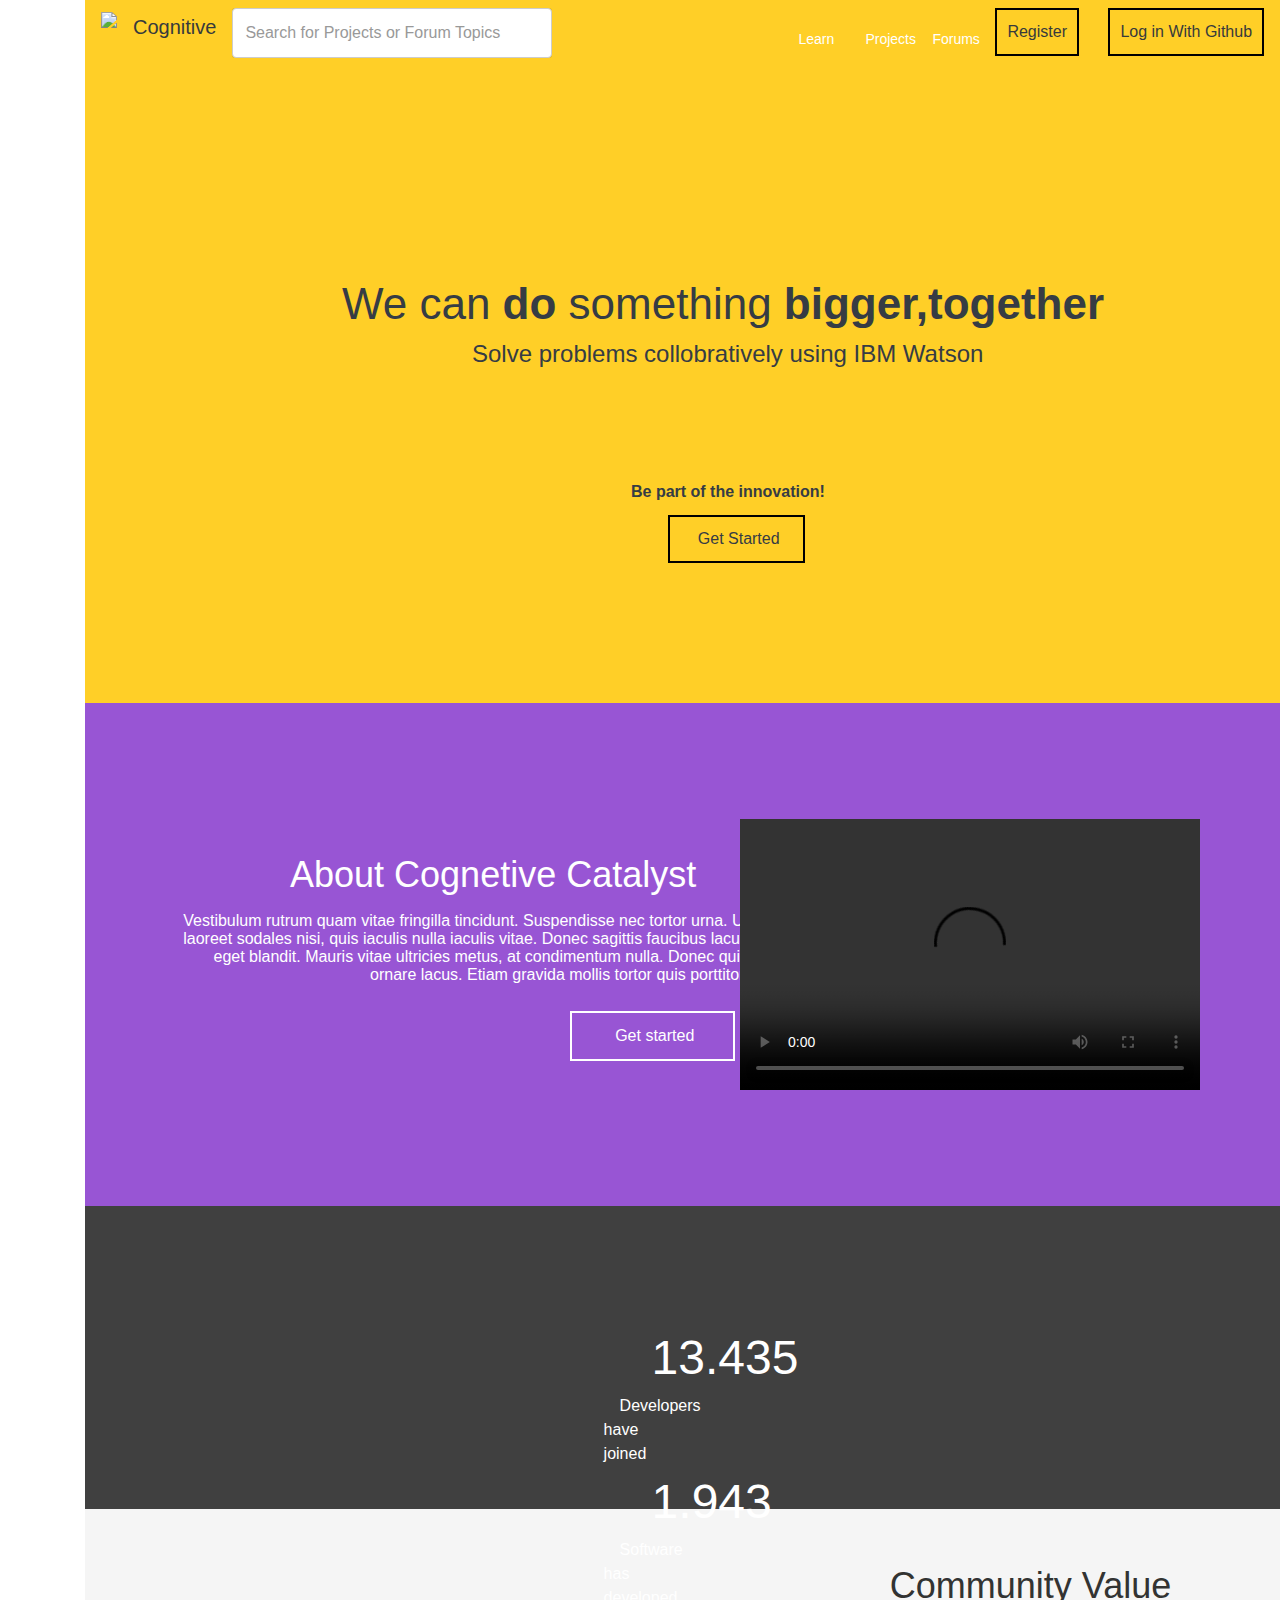
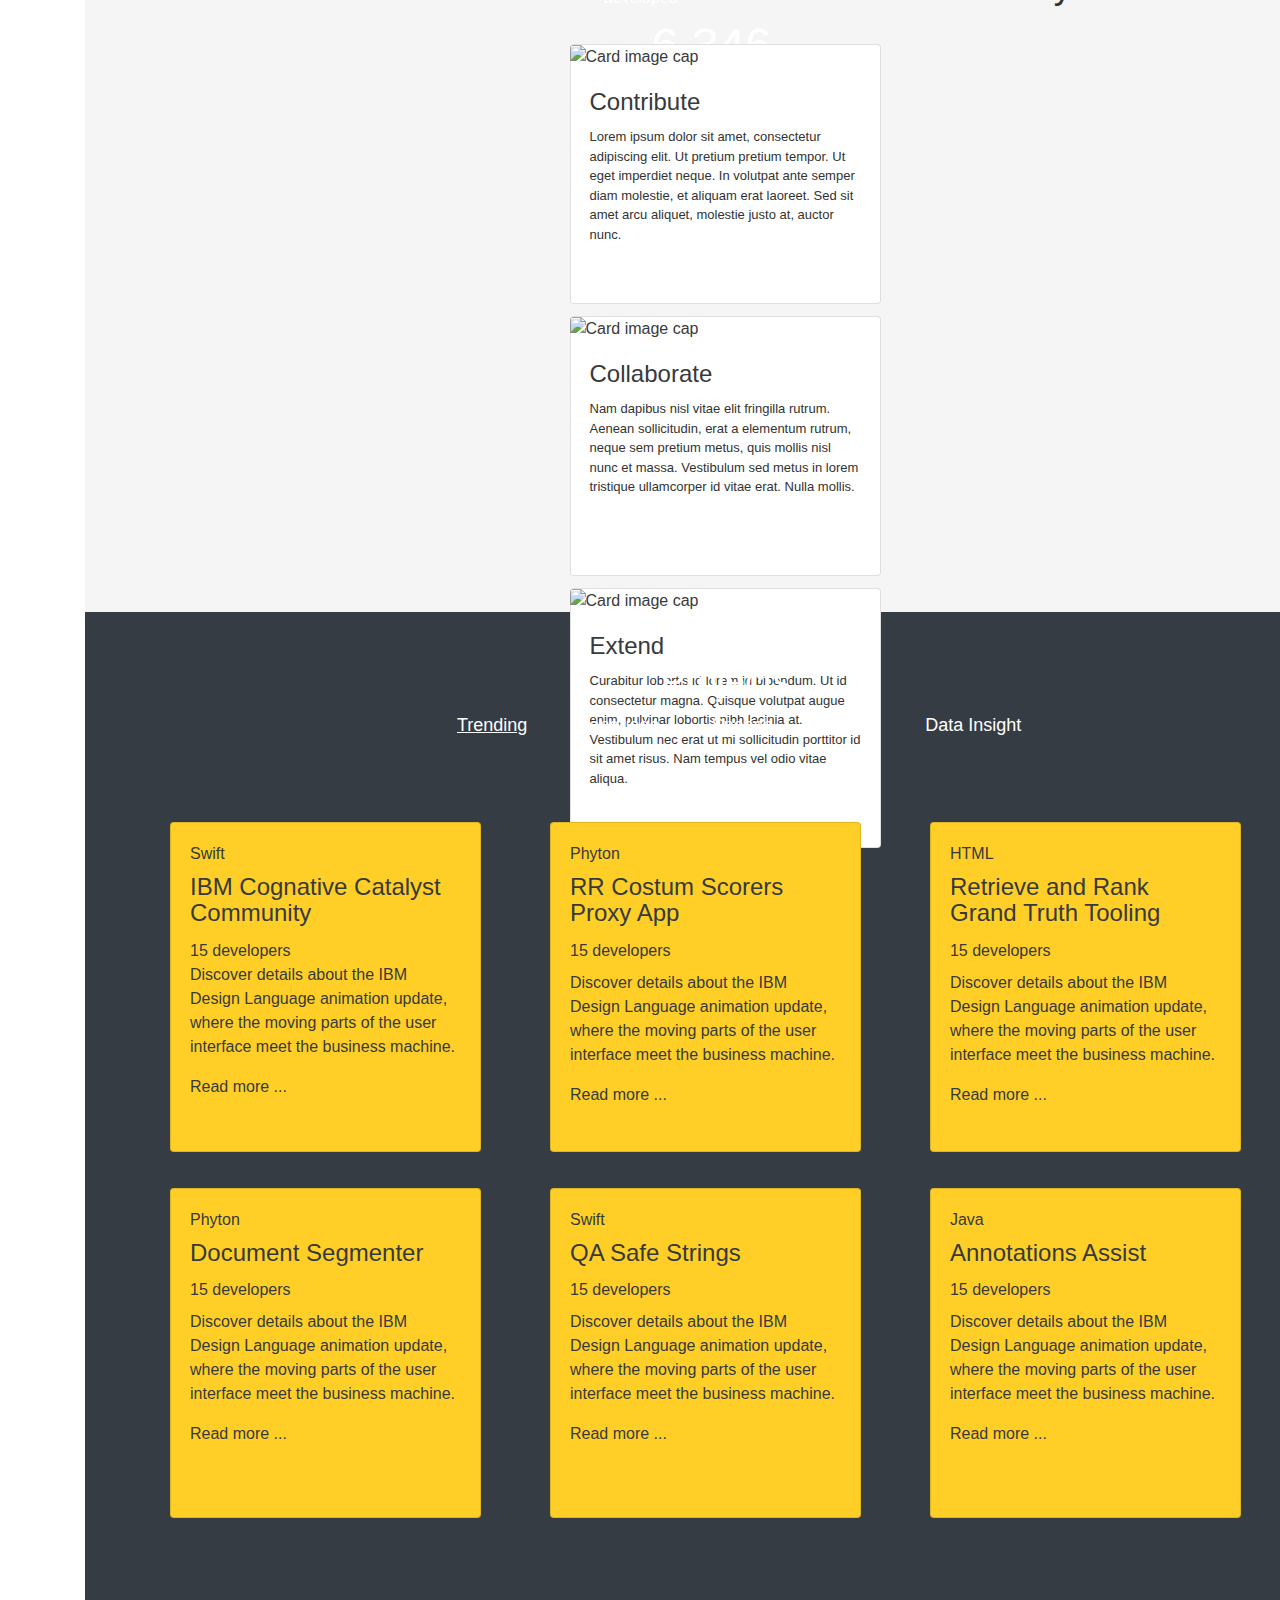
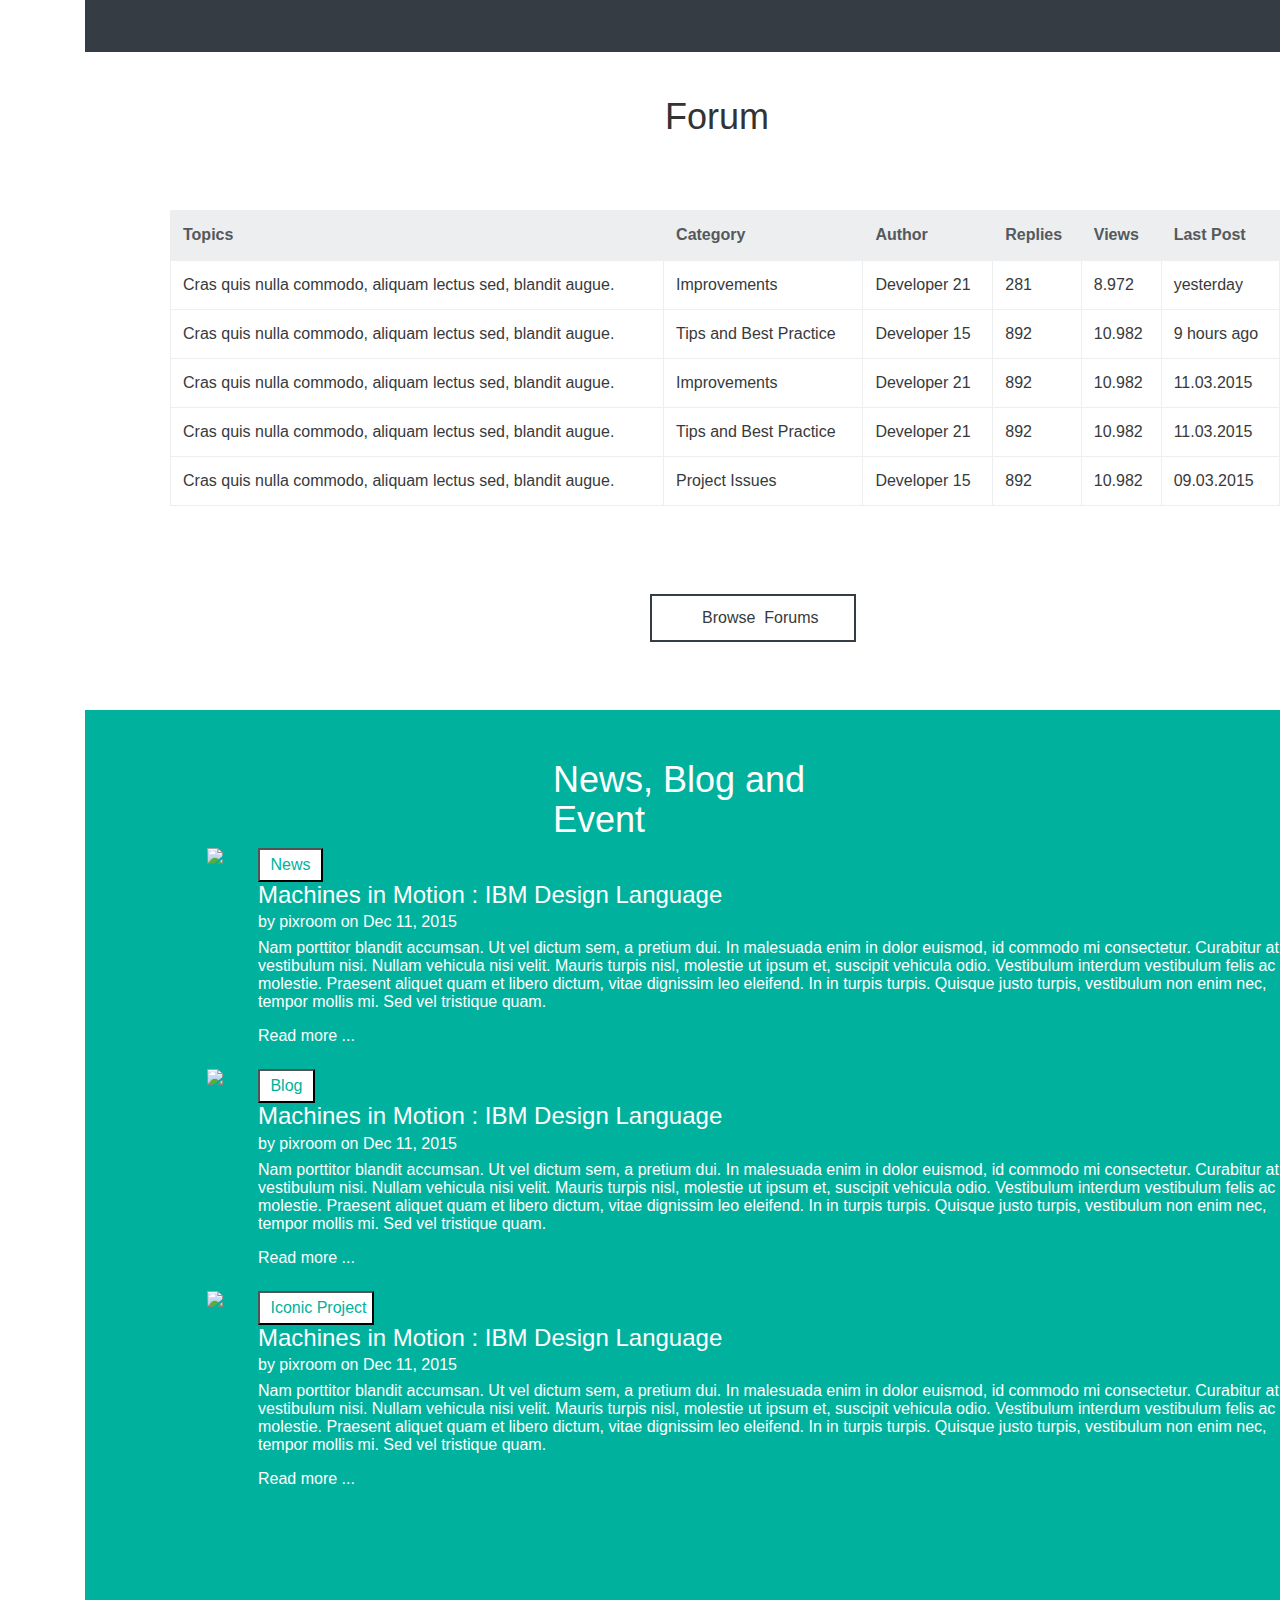
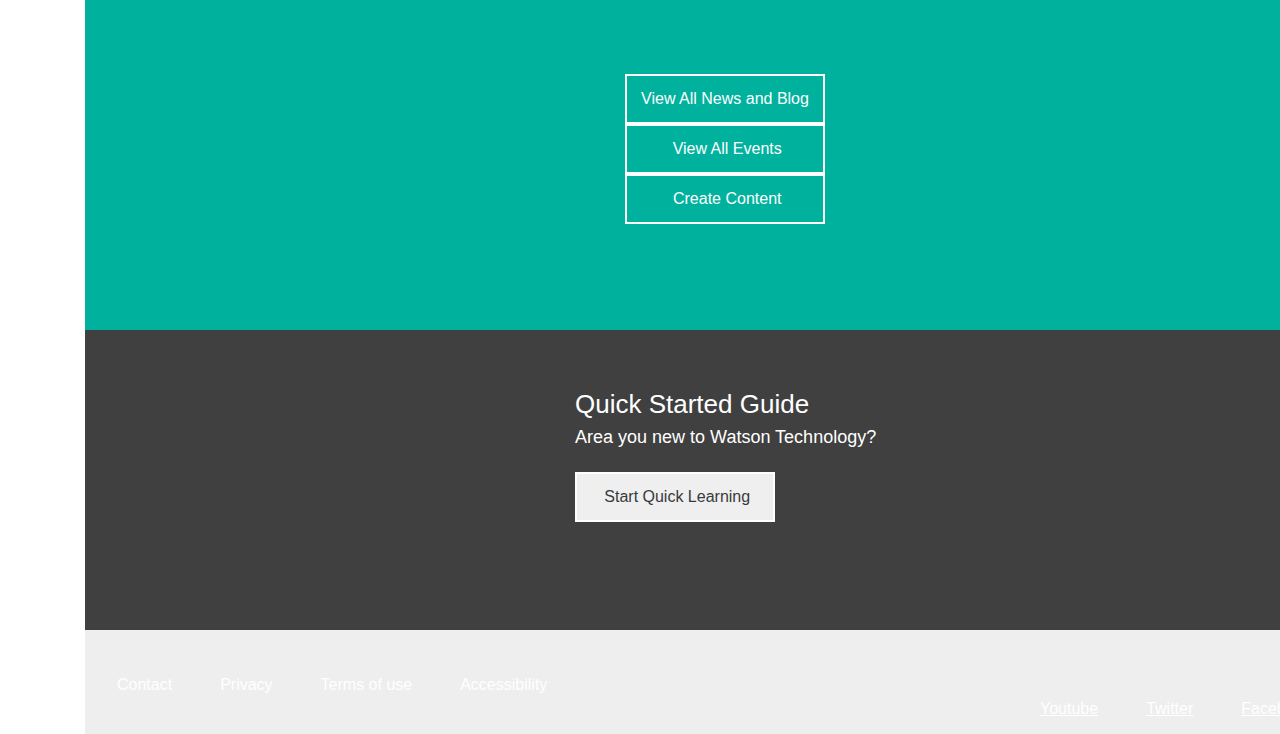
==== cognitive.html @ 129643a5 "files added" ====
<!DOCTYPE html>
<html lang="en">
<head>
	<meta charset="UTF-8">
	<title>Cognitive</title>
	<meta name="viewport" content="width=device-width, initial-scale=1">
    <meta http-equiv="x-ua-compatible" content="ie=edge">
    <!-- Bootstrap CSS -->
    <link rel="stylesheet" href="https://maxcdn.bootstrapcdn.com/bootstrap/4.0.0-alpha.2/css/bootstrap.min.css" integrity="sha384-y3tfxAZXuh4HwSYylfB+J125MxIs6mR5FOHamPBG064zB+AFeWH94NdvaCBm8qnd" crossorigin="anonymous"> 
    <link rel="stylesheet" type="text/css" href="css/cognitive.css">
    <link rel="stylesheet" type="text/css" href="css/main.css">

</head>
<body >
<div class="container">
	<section class="page1">
	<nav class="navbar static-top header" >
	  <ul class="nav navbar-nav ">
	  	<li class="navbar-brand"><img src="img/cognitive/c_logo.png"> </li>
	  	<li class="navbar-brand"> Cognitive </li>
	  	<li class="nav-item  search">
		   	<div class="input-group search">
			      <input type="text" class="form-control " placeholder="Search for Projects or Forum Topics">
		    </div>
		</li> 
		<li class="nav-item learn"></li>
		<li class="nav-item learn"></li>
		<li class="nav-item learn"></li>

	  	<li class="nav-item learn"> <a class="nav-link" href="#">Learn</a></li>
	    <li class="nav-item learn"><a class="nav-link" href="#">Projects</a> </li>
	    <li class="nav-item learn"> <a class="nav-link" href="#">Forums</a></li>
	     
	    <li class="nav-item ">
	    	<input type="button" class="button_border" value="Register">
	     	<input type="button" class="button_border" value="Log in With Github">
	    </li>


	  </ul>


	</nav>
		<div class="we-can-do-something" >
			<span >We can <b>do </b> something<b> bigger,together</b></span><br></div>
			<div class="solve-problems-colla">
			<center><span >Solve problems collobratively using IBM Watson</span></center>
		</div>
		<div class="be-part-of-the-innov ">Be part of the innovation! </div>
		<div class="text1"><center><input type="button" class="button_border" value="    Get Started   "></center></div>

</section>
<!-- page2 -->
		<section class="page2">
			<div class="row">
				<div class="col-md-6 ">
				<span class="about-cognetive-cata">About Cognetive Catalyst</span>
				<blockquote class="blockquote-reverse">
				<p class="lorem-text">
				Vestibulum rutrum quam vitae fringilla tincidunt. Suspendisse nec tortor urna. Ut laoreet sodales nisi, quis iaculis nulla iaculis vitae. Donec sagittis faucibus lacus eget blandit. Mauris vitae ultricies metus, at condimentum nulla. Donec quis ornare lacus. Etiam gravida mollis tortor quis porttitor.</p>
				</blockquote>
				<input type="button" class="get" value="  Get started ">
					
				</div>
				<div class="col-md-5 col-md-push-1 video ">
				<p class="introducing-cognitiv">Introducing Cognitive catalyst</p>
					<video width="460" height="271"  controls >

						  <source src="movie.mp4" type="video/mp4" >
					</video>
				</div>
			</div>
		</section>

 <!--  page3 -->
 <section class="page3">
 
 <div class="row ">
<div class="container">
 	<div class="col-lg-4 box">
 		<span class="number">13.435</span><br>
 		<span class="sub_text1">Developers have joined</span>
 	</div>
 	<div class="col-lg-4 box">
 		<span class="number">1.943</span><br>
 		<span class="sub_text1">Software has developed</span>
 	</div>
 	<div class="col-lg-4 box">
 		<span class="number">6.346</span><br>
 		<span class="sub_text1">Topics has been discussed</span>
 	</div>
 	</div>
 </div>
 
 </section>

		 
<!-- page4-->
 <section class="page4">
	<center><span class="community-value">Community Value</span></center>
	<div class="row">
	<div class="container ">
	<div class="col-lg-4">
		<div class="card thumbnail ">
		  	<img class="card-img-top " src="/img/cognitive/img1.png" alt="Card image cap">
		  	<div class="card-block ">
		    <h4 class="card-title">Contribute</h4>
		    <p class="card-text card_text ">Lorem ipsum dolor sit amet, consectetur adipiscing elit. Ut pretium pretium tempor. Ut eget imperdiet neque. In volutpat ante semper diam molestie, et aliquam erat laoreet. Sed sit amet arcu aliquet, molestie justo at, auctor nunc.</p>
 		 	</div>
 		 </div>
	</div>
	<div class="col-lg-4">
		<div class="card thumbnail">
		  	<img class="card-img-top " src="/img/cognitive/img1.png" alt="Card image cap">
		  	<div class="card-block">
		    <h4 class="card-title">Collaborate</h4>
		    <p class="card-text card_text ">Nam dapibus nisl vitae elit fringilla rutrum. Aenean sollicitudin, erat a elementum rutrum, neque sem pretium metus, quis mollis nisl nunc et massa. Vestibulum sed metus in lorem tristique ullamcorper id vitae erat. Nulla mollis.</p>
 		 	</div>
		</div>
	</div>
	<div class="col-lg-4">
		<div class="card thumbnail">
		  	<img class="card-img-top " src="/img/cognitive/img1.png" alt="Card image cap">
		  	<div class="card-block">
		    <h4 class="card-title">Extend</h4>
		    <p class="card-text card_text ">Curabitur lobortis id lorem id bibendum. Ut id consectetur magna. Quisque volutpat augue enim, pulvinar lobortis nibh lacinia at. Vestibulum nec erat ut mi sollicitudin porttitor id sit amet risus. Nam tempus vel odio vitae aliqua.</p>
 		 </div>
		</div>
	</div>

	</div>
</div>
</section>
<!--  page5 -->

<section class="page5">
<h1 class="projects"> Projects</h1>

 
<div class="links">
<ul class="nav navbar-nav ">
	<li class="nav-item "> <a  href="#"><u> Trending </u></a></li>
	<li class="nav-item"> <a   href="#">Language</a></li>
	<li class="nav-item "> <a   href="#">Speech</a></li>
	<li class="nav-item "> <a  href="#">Vision</a></li>
	<li class="nav-item ">  <a    href="#">Data Insight</a></li>
</ul>
	</div>
	

<!-- 	first row -->
	<div class="container">
<div class="row">
	<div class="col-lg-4 "> 
		
		<div class="card card-block base" style="background-color: #ffcf27;">
			<label>Swift</label>
		  	<h4 class="card-title">IBM Cognative Catalyst Community</h4>
		  	<span> 15 developers</span>
		  <p class="card-text">Discover details about the IBM Design Language animation update, where the moving parts of the user interface meet the business machine.</p>
		  <label>Read more ...</label>
  
  
		</div>
	</div>
	<div class="col-lg-4 "> 
		
		<div class="card card-block base" style="background-color: #ffcf27;">
			<label>Phyton</label>
		  	<h4 class="card-title">RR Costum Scorers Proxy App</h4>
		  	<label> 15 developers</label>
		  <p class="card-text">Discover details about the IBM Design Language animation update, where the moving parts of the user interface meet the business machine.</p>
		  <label>Read more ...</label>
  
  
		</div>
	</div>
	<div class="col-lg-4 "> 
		
		<div class="card card-block base" style="background-color: #ffcf27;">
			<label>HTML</label>
		  	<h4 class="card-title">Retrieve and Rank Grand Truth Tooling</h4>
		  	<label> 15 developers</label>
		  <p class="card-text">Discover details about the IBM Design Language animation update, where the moving parts of the user interface meet the business machine.</p>
		  <label>Read more ...</label>
  
		</div>
	</div>

</div><br>
<!-- second row
 -->
<div class="row">
	<div class="col-lg-4 "> 
		
		<div class="card card-block base"style="background-color: #ffcf27;">
			<label>Phyton</label>
		  	<h4 class="card-title">Document Segmenter</h4>
		  	<label> 15 developers</label>
		  <p class="card-text">Discover details about the IBM Design Language animation update, where the moving parts of the user interface meet the business machine.</p>
		  <label>Read more ...</label>
  
  
		</div>
	</div>
	<div class="col-lg-4 "> 
		
		<div class="card card-block base" style="background-color: #ffcf27;">
			<label>Swift</label>
		  	<h4 class="card-title">QA Safe Strings</h4>
		  	<label> 15 developers</label>
		  <p class="card-text">Discover details about the IBM Design Language animation update, where the moving parts of the user interface meet the business machine.</p>
		  <label>Read more ...</label>
  
  
		</div>
	</div>
	<div class="col-lg-4 "> 
		
		<div class="card card-block base" style="background-color: #ffcf27;">
			<label>Java</label>
		  	<h4 class="card-title">Annotations Assist</h4>
		  	<label> 15 developers</label>
		  <p class="card-text">Discover details about the IBM Design Language animation update, where the moving parts of the user interface meet the business machine.</p>
		  <label>Read more ...</label>
  
		</div>
	</div>

</div>

</div>

</section>
<!-- page 6 -->
<section class="page6">
<span class="forum">Forum</span>
	

<div class="container">

	<table class="table table-bordered  tab" >
  	<thead class="thead-default">
	  <th >Topics</th>
	  <th >Category</th>
	    <th >Author</th>
	    <th >Replies</th>
	    <th >Views</th>
	     <th >Last Post</th>
	  </thead>
  <tbody>
    <tr>
      <td>Cras quis nulla commodo, aliquam lectus sed, blandit augue.</td>
      <td>Improvements</td>
      <td>Developer 21</td>
      <td>281</td>
      <td>8.972</td>
      <td>yesterday</td>
      
    </tr>
    <tr>
      <td>Cras quis nulla commodo, aliquam lectus sed, blandit augue.</td>
      <td>Tips and Best Practice</td>
      <td>Developer 15</td>
      <td>892</td>
      <td>10.982</td>
      <td>9 hours ago</td>
    </tr>
    <tr>
      <td>Cras quis nulla commodo, aliquam lectus sed, blandit augue.</td>
      <td>Improvements</td>
      <td>Developer 21</td>
      <td>892</td>
      <td>10.982</td>
      <td>11.03.2015</td>
    </tr>
	 <tr>
     <td>Cras quis nulla commodo, aliquam lectus sed, blandit augue.</td>
      <td>Tips and Best Practice</td>
      <td>Developer 21</td>
      <td>892</td>
      <td>10.982</td>
      <td> 11.03.2015</td>
    </tr>
    <tr>
      <td>Cras quis nulla commodo, aliquam lectus sed, blandit augue.</td>
      <td>Project Issues</td>
      <td>Developer 15</td>
      <td>892</td>
      <td>10.982</td>
      <td>09.03.2015</td>
    </tr>

  </tbody>
</table>
<br><br><br>
<input type="button" class="border" value="	 Browse  Forums	 ">
</div>	


</section>
<!-- page7 -->
<section class="page7">
	<h1 class="news-blog-and-event"> News, Blog and Event</h1>
	<div class="row container ">
		<div class="col-md-12 img2">
			<div class="media">
  				<div class="media-left">
					    <a href="#">
					      <img class="media-object" src="/img/cognitive/img2.png" >
					    </a>
  				</div>
 				 <div class="media-body shift">
 				 	<input type="button" class="b-g " value=" News ">
   				 	<h4 class="media-heading"> Machines in Motion : IBM Design Language</h4>
   				 	<label>by pixroom on Dec 11, 2015</label>
   				 	<p>Nam porttitor blandit accumsan. Ut vel dictum sem, a pretium dui. In malesuada enim in dolor euismod, id commodo mi consectetur. Curabitur at vestibulum nisi. Nullam vehicula nisi velit. Mauris turpis nisl, molestie ut ipsum et, suscipit vehicula odio. Vestibulum interdum vestibulum 
   				 	felis ac molestie. Praesent aliquet quam et libero dictum, vitae dignissim leo eleifend. In in turpis turpis. Quisque justo turpis, vestibulum non enim nec, tempor mollis mi. Sed vel tristique quam.</p>
   				 	<label> Read more ...</label>
  				</div>
			</div>
		</div><br><br><br><br>
		<!--    -->
<div class="col-md-12 img2">
			<div class="media">
  				<div class="media-left">
					    <a href="#">
					      <img class="media-object" src="/img/cognitive/img2.png" >
					    </a>
  				</div>
 				 <div class="media-body shift">
 				 	<input type="button" class="b-g " value=" Blog ">
   				 	<h4 class="media-heading"> Machines in Motion : IBM Design Language</h4>
   				 	<label>by pixroom on Dec 11, 2015</label>
   				 	<p>Nam porttitor blandit accumsan. Ut vel dictum sem, a pretium dui. In malesuada enim in dolor euismod, id commodo mi consectetur. Curabitur at vestibulum nisi. Nullam vehicula nisi velit. Mauris turpis nisl, molestie ut ipsum et, suscipit vehicula odio. Vestibulum interdum vestibulum felis ac molestie. Praesent aliquet quam et libero dictum, vitae dignissim leo eleifend. In in turpis turpis. Quisque justo turpis, vestibulum non enim nec, tempor mollis mi. Sed vel tristique quam.</p>
   				 	<label> Read more ...</label>
  				</div>
			</div>
		</div><br><br><br><br>
<!--  -->
<div class="col-md-12 img2">
			<div class="media">
  				<div class="media-left">
					    <a href="#">
					      <img class="media-object" src="/img/cognitive/img2.png" >
					    </a>
  				</div>
 				 <div class="media-body shift">
 				 	<input type="button" class="b-g " value=" Iconic Project">
   				 	<h4 class="media-heading"> Machines in Motion : IBM Design Language</h4>
   				 	<label>by pixroom on Dec 11, 2015</label>
   				 	<p>Nam porttitor blandit accumsan. Ut vel dictum sem, a pretium dui. In malesuada enim in dolor euismod, id commodo mi consectetur. Curabitur at vestibulum nisi. Nullam vehicula nisi velit. Mauris turpis nisl, molestie ut ipsum et, suscipit vehicula odio. Vestibulum interdum vestibulum felis ac molestie. Praesent aliquet quam et libero dictum, vitae dignissim leo eleifend. In in turpis turpis. Quisque justo turpis, vestibulum non enim nec, tempor mollis mi. Sed vel tristique quam.</p>
   				 	<label> Read more ...</label>
  				</div>
			</div>
		</div>

	
	</div>

	<div class="row ">
	<div class="container view">
		<div class="col-lg-4 ">
			<input type="button" class="view_all" value=" View All News and Blog ">
		</div>
		<div class="col-lg-4 ">
			<input type="button"  class="view_all" value=" View All Events">
		</div>
		<div class="col-lg-4">
			<input type="button" class="view_all" value=" Create Content">
		</div>
		</div>
	</div>

</section>
<!-- page 8 -->
<section class="page8">
<div class="last">
	<span class="quick-started-guide">Quick Started Guide</span><br>
	<span class="area-you-new-to-wats ">Area you new to Watson Technology? </span><br><br>
	<input type="button" value=" Start Quick Learning" class="start_quick_learning">
</div>
	
</section>
<!-- page 9 -->
<section class="page9">
	<div class="last1">
	<nav class="navbar " >
	 	<ul class="nav navbar-nav ">
	 	
			<li class="nav-item" ><a href="#"> Contact </a></li>
			<li class="nav-item"><a href="#"> Privacy </a></li>
			<li class="nav-item"><a href="#"> Terms of use </a></li>
			<li class="nav-item"><a href="#"> Accessibility</a></li>
		
			<li class="nav-item pull-right"><a href="#"> <u>Youtube</u> </a></li>
			<li class="nav-item "><a href="#"> <u>Twitter</u></a></li>
			<li class="nav-item "><a href="#"> <u>Facebook</u></a></li>

		</ul>
		
	</nav>


	</div>

</section>





</div>
		<script src="https://ajax.googleapis.com/ajax/libs/jquery/2.1.4/jquery.min.js"></script>
	<script src="https://maxcdn.bootstrapcdn.com/bootstrap/4.0.0-alpha.2/js/bootstrap.min.js" integrity="sha384-vZ2WRJMwsjRMW/8U7i6PWi6AlO1L79snBrmgiDpgIWJ82z8eA5lenwvxbMV1PAh7" crossorigin="anonymous"></script>
		</body>

		</html>
---- css/cognitive.css ----
.header{
	position: fixed;
	top:0px;
	height: auto;
}
.button_border{
	border:2px solid black;
	padding: 10px 10px;
	margin-left: 25px;
	background-color: #ffcf27;
}
.search {
	width: 320px;
	height: 50px;
	border-radius: 3px;
	background-color: #e6bb22;
}
.learn {
	padding-left: 15px;
	margin-right: 15px;
	width: 36px;
	height: 17px;
	font-size: 14px;
	font-face: HelveticaNeue;
	color: #363c44;
}

.border {
	position: absolute;
	margin: -0px 540px 0px 480px;
    padding: 10px;
	background-color: #ffffff;
	border: solid 2px #363c44;
}
.page1{

	width: 1280px;
	height: 703px;
	background-color: #ffcf27;
}

.text {
	position: absolute;
	padding-left: 257px;
	padding-top: 205px; 
	font-size: 44px;
	font-face: HelveticaNeue-Light;
	color: #363c44;
}

.text1{
	position: absolute;
	padding-left: 558px;
	padding-top: 449px; 
	font-size: 16px;
	font-face: HelveticaNeue-Medium;
	color: #363c44;
}
.solve-problems-colla {
	position: absolute;
	padding-left: 387px;
	padding-top: 270px;
	font-size: 24px;
	font-face: HelveticaNeue-Light;
	color: #363c44;
}
.we-can-do-something {
	position: absolute;
	padding-left: 257px;
	padding-top: 205px;
	font-size: 44px;
	font-face: HelveticaNeue-Light;
	color: #363c44;
}
.be-part-of-the-innov {
	position: absolute;
	padding-left: 546px;
	padding-top: 414px; 
	font-size: 16px;
	font-weight: bold;
	font-face: HelveticaNeue-Medium;
	color: #363c44;
}

/*--------------------------*/
.page2 {
	width: 1280px;
	height: 503px;
	background-color: #9855d4;
}
.about-cognetive-cata {
	position: absolute;
	
	top:145px;
	left:220px;
	font-size: 36px;
	font-face: HelveticaNeue-Light;
	color: #ffffff;
}
.lorem-text {
	position: absolute;
	top:209px;
	left:98px;
	width: 580px;
	height: 73.9px;
	font-size: 16px;
	font-face: HelveticaNeue-Light;
	line-height: 18px;
	color: #ffffff;
}
.video {
	position: absolute;
	top:116px;
}
.introducing-cognitiv {
	position: absolute;
	top:20px;
	margin-left: 20px;
	margin-top: 20px;
	width: 260px;
	height: 23px;
	font-size: 18px;
	font-face: HelveticaNeue-Bold;
	color: #ffffff;
}
.get{
	position: absolute;
	color: white;
	top: 308px ;
	left:500px ;
	width: 165px;
	height: 50px;
	background-color: #9855d4;
	border: solid 2px #ffffff;
}
/*--------------------
*/	

.page3 {
	width: 1280px;
	height: 303px;
	background-color: rgba(0, 0, 0, 0.75);
	
}
.box{
	top: 116px;
	bottom: 118px;
}
.number{
	margin: 1em;
	width: 147px;
	height: 59px;
	font-size: 48px;
	font-face: HelveticaNeue-Bold;
	color: #ffffff;
}
.sub_text1 {
	/*top: 175px;
	bottom: 109px;*/
	width: 200px;
	height: 19px;
	text-align:right;
	margin: 1em;
	font-size: 16px;
	font-face: HelveticaNeue-Light;
	color: #ffffff;
	
}
.numbers{
	position: absolute;
	padding-top:116px;
	padding-left: 270px;
	font-size: 48px;
	font-face: HelveticaNeue-Bold;
	color: #ffffff;
	

}
.sub_text{
	position: absolute;
	text-align: left;
	padding-top: 170px;
	padding-left: 270px;
	width:40px;
	font-size: 16px;
	font-face: HelveticaNeue-Light;
	color: #ffffff;
	margin: 1em;
	
}
/*--------------*/
.page4 {
	width: 1280px;
	height: 703px;
	background-color: #f5f5f5;
	
}
.community-value {
	position: absolute;
	padding-top: 50px;
	left:880px;
	width: 301px;
	height: 45px;
	font-size: 36px;
	font-face: HelveticaNeue-Light;
	color: #323332;
}
.community-value1{
	position: absolute;
	padding-top: 50px 504px 608px 505px;
	
	width: 300px;
	height: 45px;
	font-size: 36px;
	font-face: HelveticaNeue-Light;
	color: #323332;
}
.thumbnail {
	position: absolute;
	top:135px;
	
	width: 311px;
	height: 260px;
	background-color: #c7c7c7;
}
.card_text {
	
	width: 271px;
	height: 92.2px;
	font-size: 13px;
	font-face: HelveticaNeue;
	color: #323332;

}
/*-------------*/
.page5 {
	width: 1280px;
	height: 1040px;
	background-color: #363c44;
}
.projects {
	position: absolute;
	padding: 50px 576px 945px 576px;
	width: 126px;
	height: 45px;
	font-size: 36px;
	font-face: HelveticaNeue-Light;
	color: #ffffff;
}
.links {
	position: absolute;
	padding: 100px 89px 898px 354px;
	
	font-size: 18px;
	
	
}
 ul li a{ color: white;
	margin: 1em;

}
ul li a:hover{
	color:black;
}
.base {
	position: absolute;
	top: 210px;
	width: 311px;
	height: 330px;
	background-color: #ffcf27;
}
.browse-all-projects {
	position: absolute;
	top:930px;
	background-color: #363c44;
	border: solid 2px #ffffff;
}
/*-------------------*/
.page6 {
	width: 1280px;
	height: 500px;
	background-color: #ffffff;

}
.tab{
	margin-top: 158px;

	
}
.forums {
	position: absolute;
	text-align: center;
	margin-top: 50px;
	width: 118px;
	height: 45px;
	font-size: 36px;
	font-face: HelveticaNeue-Light;
	color: #323332;
}
.forum {
	position: absolute;
	    margin: -120px 580px 590px 580px;
	width: 118px;
	height: 45px;
	font-size: 36px;
	font-face: HelveticaNeue-Light;
	color: #323332;
}

/*---------------------*/
.page7 {
	width: 1280px;
	height: 1220px;
	background-color: #00b29e;
}
.news-blog-and-event {
	position: absolute;
	padding:50px 467px 1125px 468px;
	
	font-size: 36px;
	font-face: HelveticaNeue-Light;
	color: #ffffff;
}
.shift{
	padding-left: 25px;
    line-height: initial;
    color:white;
}
.img2{
	position: absolute;
	top: 138px;
	left: 107px;

}
.b-g {
	width: auto;
	height: 34px;
	color: #00b29e;
	background-color: #ffffff;
}
.box1 {
	width: 200px;
	height: 50px;
	background-color: #00b29e;
	border: solid 2px #ffffff;
}

.border_color{
	position: absolute;
	background-color: #ffffff;
	border: solid 2px #363c44;
}
.view{
	    padding-left: 1em;
    padding-top: 300px;

}
.view_all {
	width: 200px;
	height: 50px;
	color: white;
	background-color: #00b29e;
	border: solid 2px #ffffff;
}
/*----------------*/
.page8{
	width: 1280px;
	height: 300px;
	background-color: rgba(0, 0, 0, 0.75);
}
.quick-started-guide {
	width: 244px;
	height: 32px;
	padding-bottom: 30px;

	font-size: 26px;
	font-face: HelveticaNeue-Medium;
	color: #ffffff;
}
.area-you-new-to-wats {
	position: absolute;

	width: 321px;
	height: 26px;
	font-size: 18px;
	margin-bottom: 56px;
	font-face: HelveticaNeue;
	color: #ffffff;
}
.start_quick_learning {
	top:117px;
	width: 200px;
	height: 50px;
	border: solid 2px #ffffff;
}

.last{
	padding: 55px 489px 0px 490px;


}
/*--------------*/
.page9{
	width: 1280px;
	height: 104px;
	background-color: #eeeeee;
}
.last1{
	padding-top:35px;
	padding-left: 0px;

}
.pull-right{
	padding-left:907px;

}
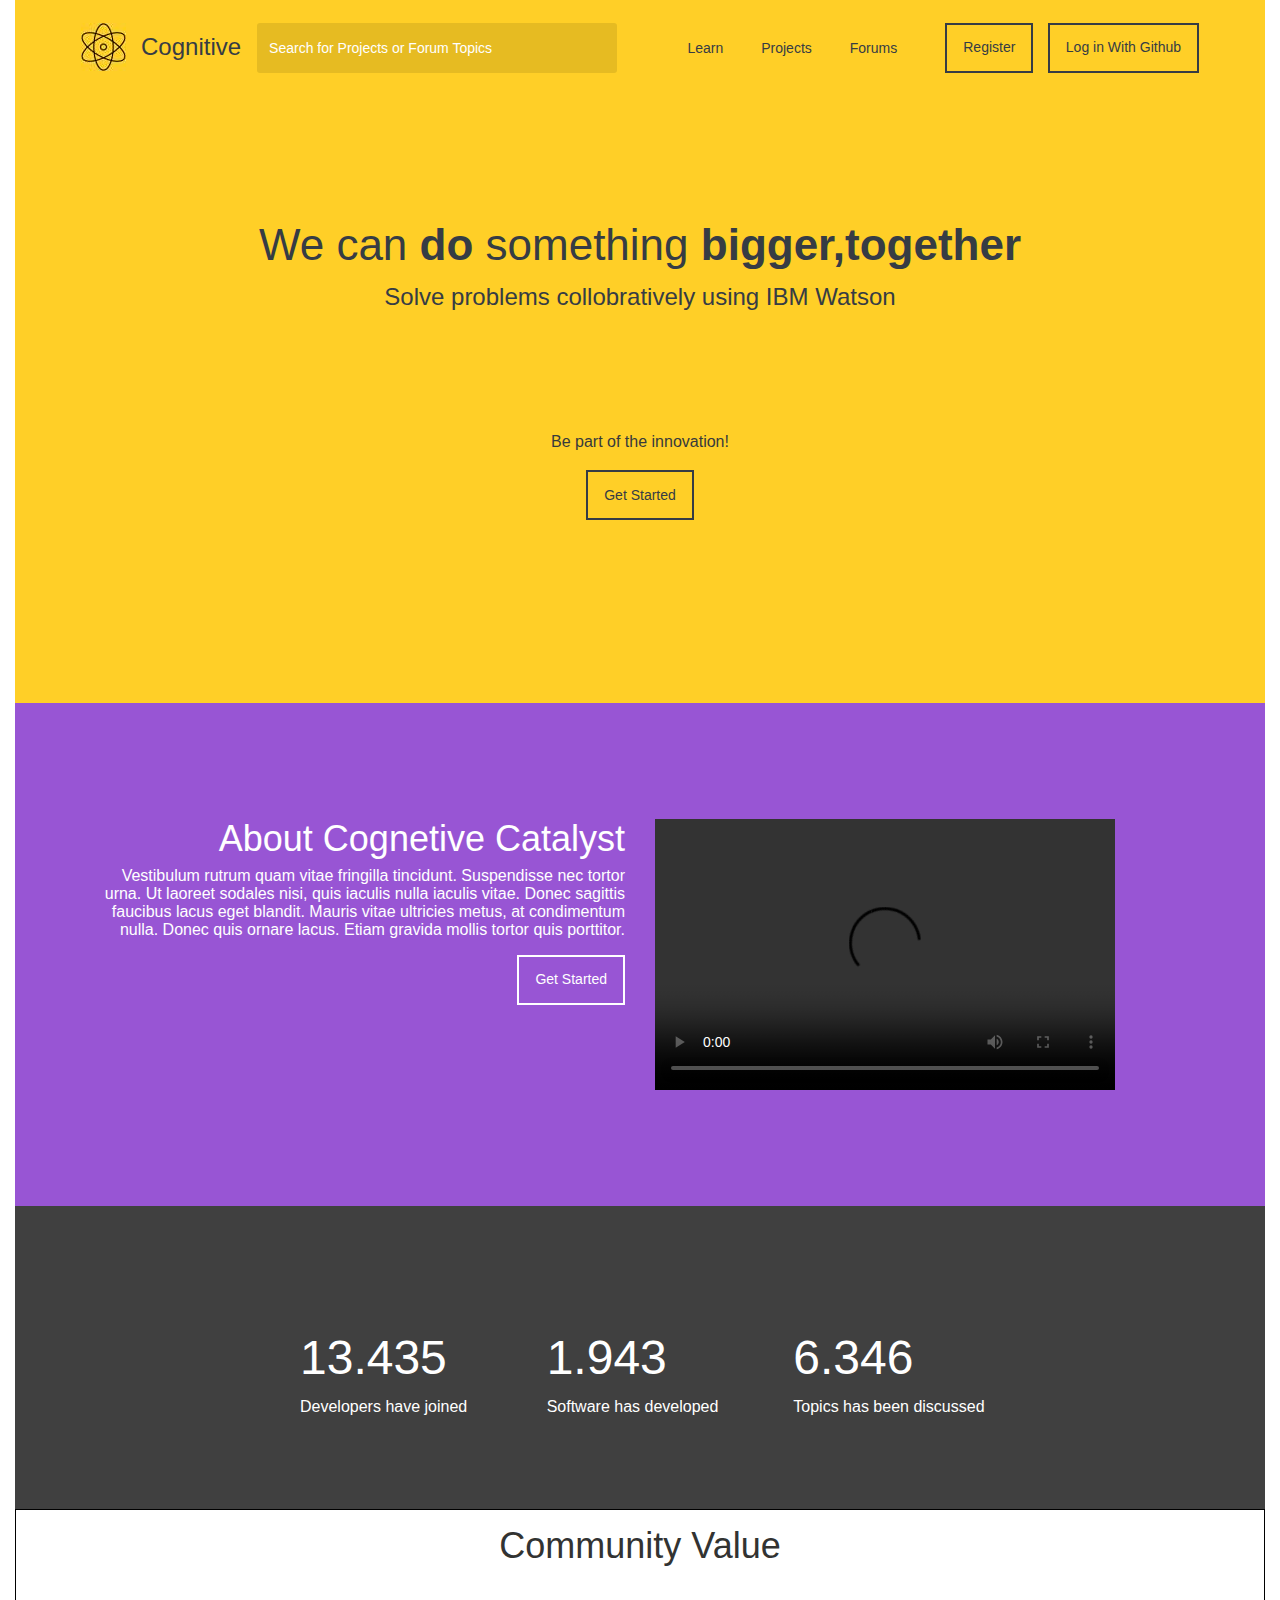
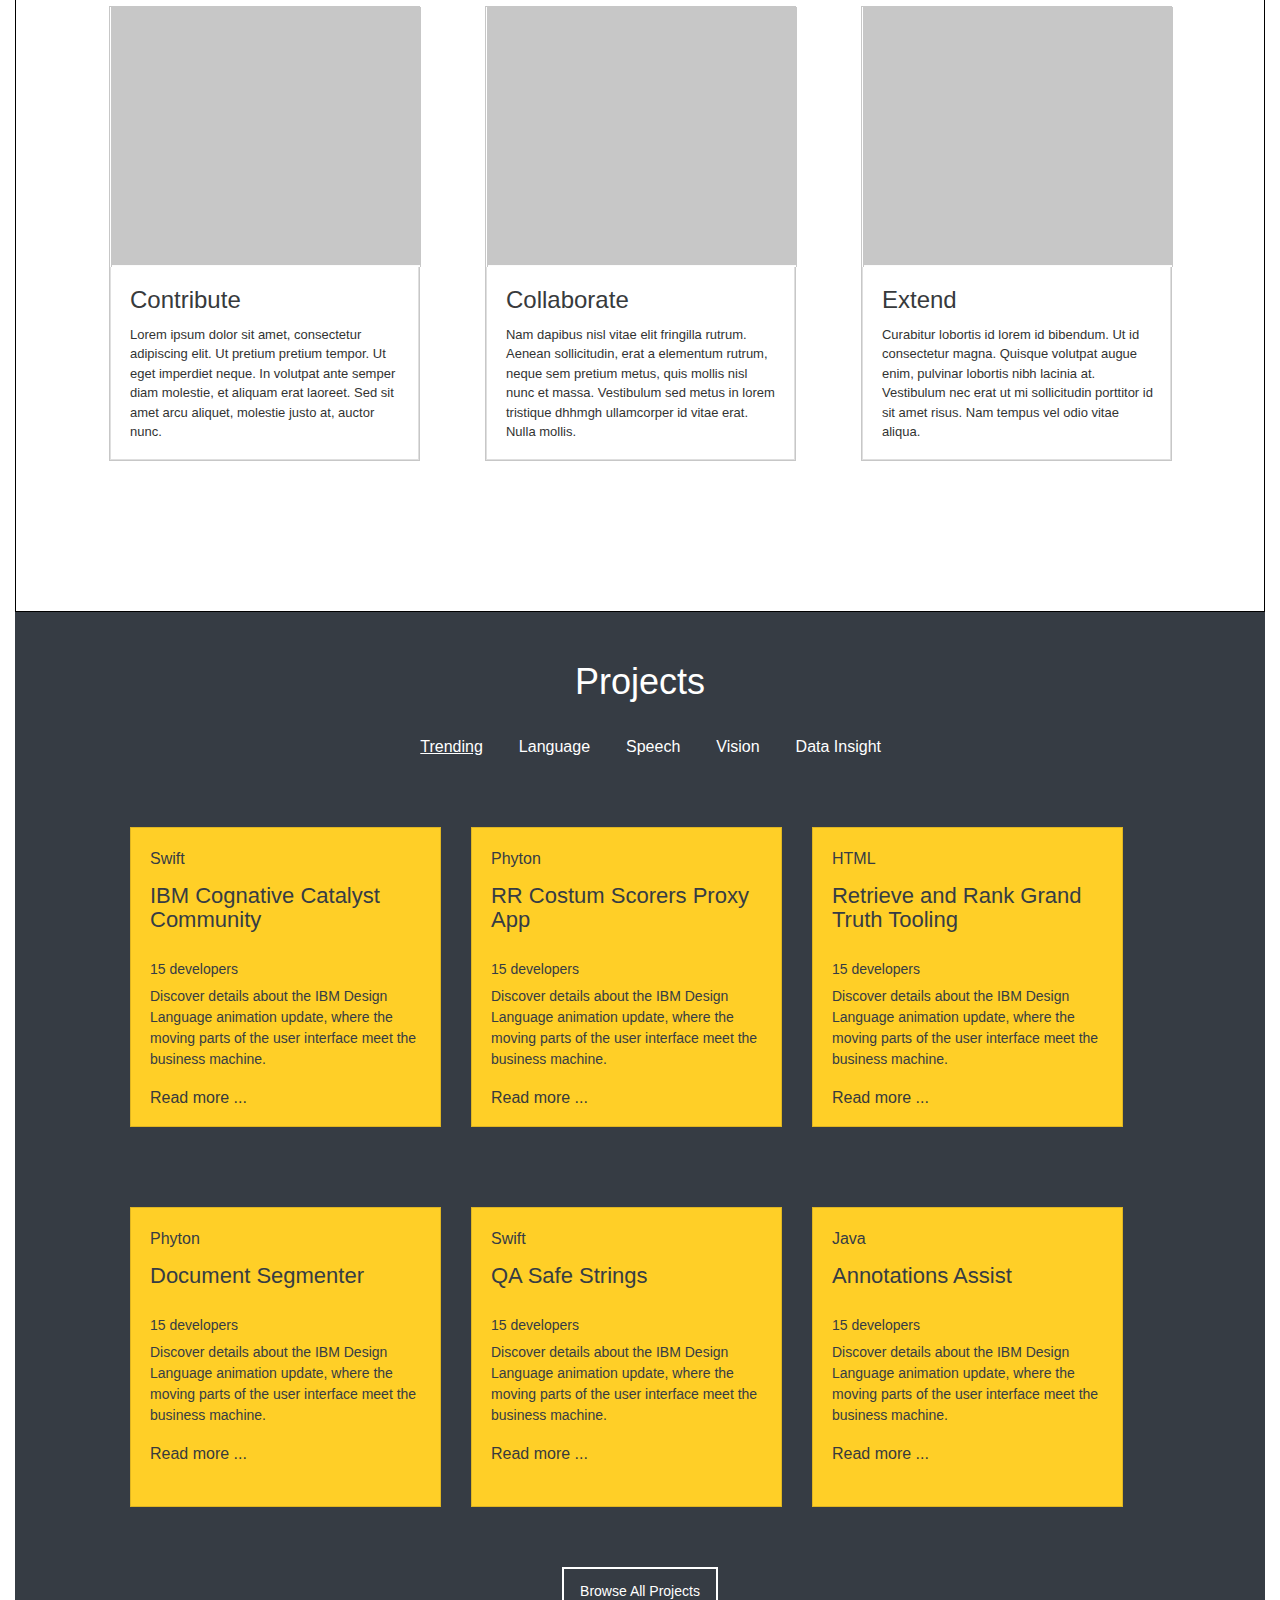
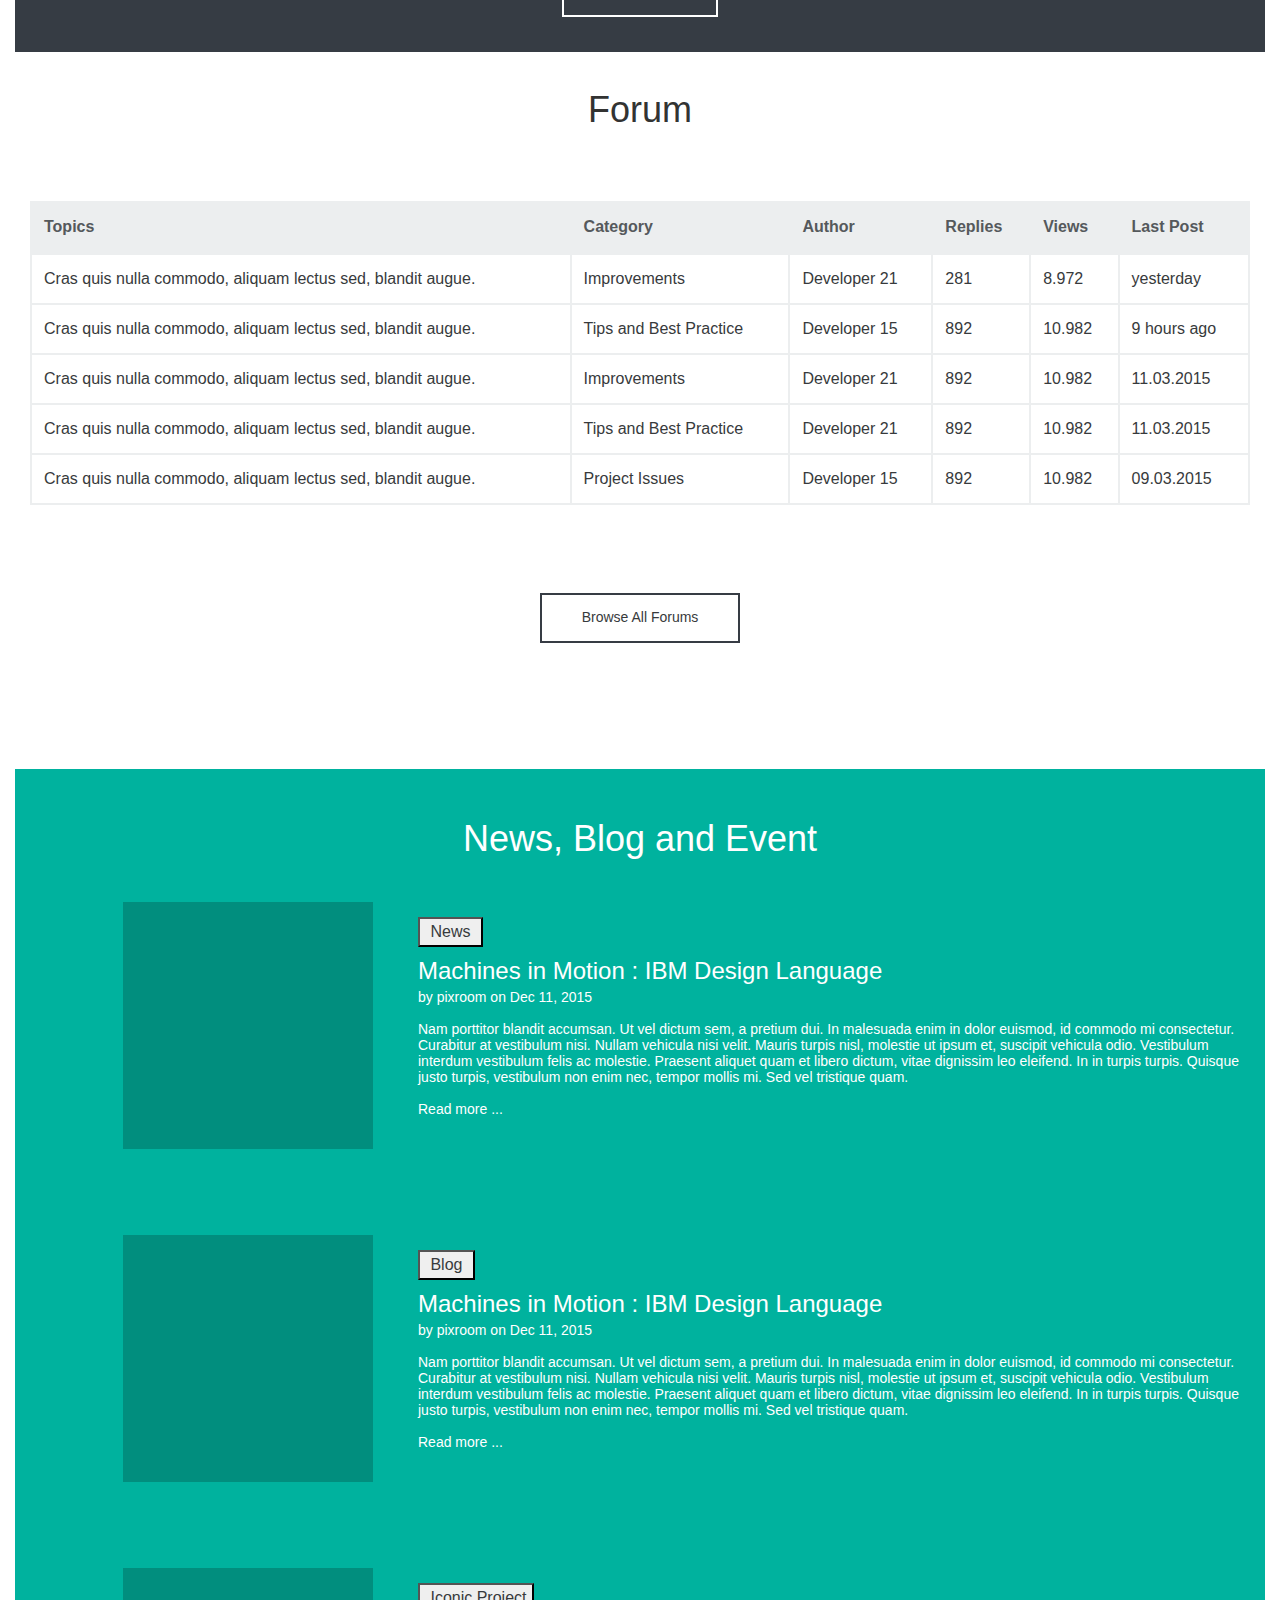
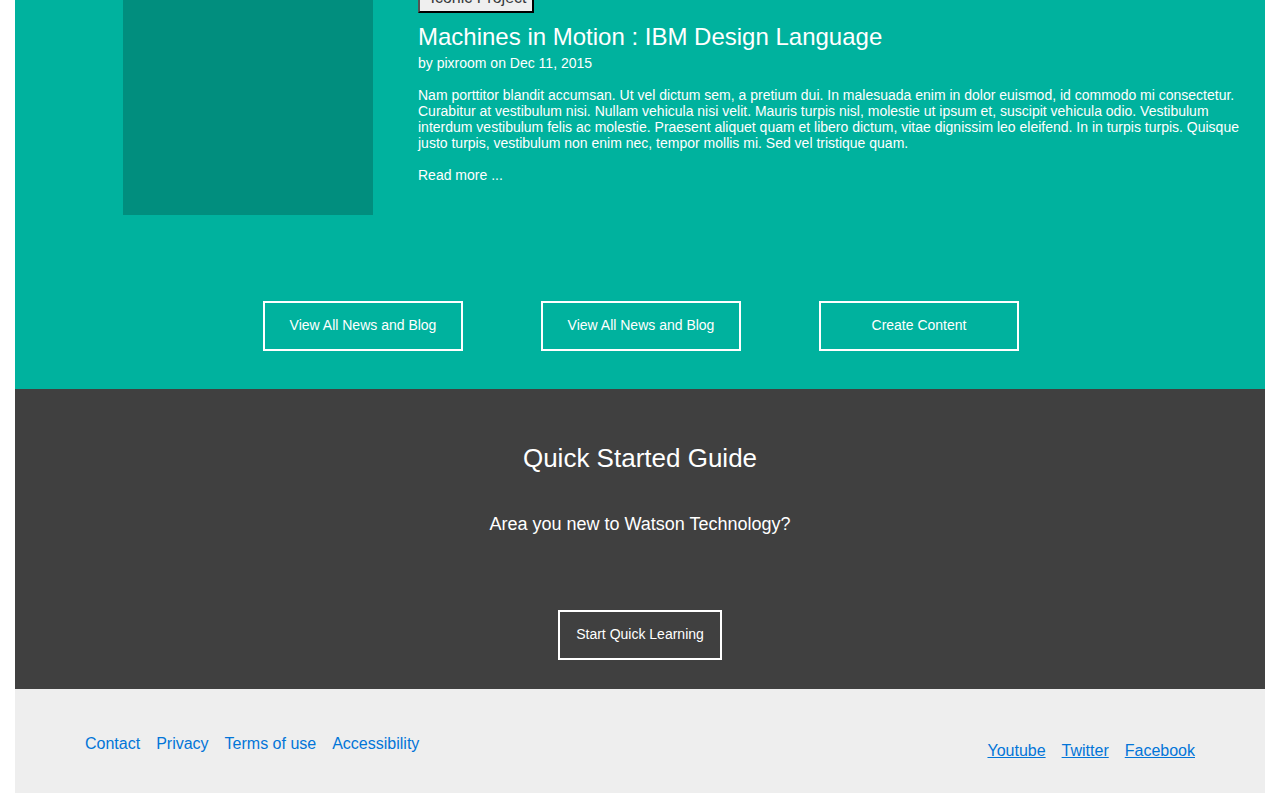
==== commit 3fd85ee0: "changes" ====
--- a/cognitive.html
+++ b/cognitive.html
@@ -7,124 +7,105 @@
 	<meta name="viewport" content="width=device-width, initial-scale=1">
     <meta http-equiv="x-ua-compatible" content="ie=edge">
     <!-- Bootstrap CSS -->
-    <link rel="stylesheet" href="https://maxcdn.bootstrapcdn.com/bootstrap/4.0.0-alpha.2/css/bootstrap.min.css" integrity="sha384-y3tfxAZXuh4HwSYylfB+J125MxIs6mR5FOHamPBG064zB+AFeWH94NdvaCBm8qnd" crossorigin="anonymous"> 
     <link rel="stylesheet" type="text/css" href="css/cognitive.css">
-    <link rel="stylesheet" type="text/css" href="css/main.css">
 
 </head>
 <body >
-<div class="container">
-	<section class="page1">
-	<nav class="navbar static-top header" >
-	  <ul class="nav navbar-nav ">
-	  	<li class="navbar-brand"><img src="img/cognitive/c_logo.png"> </li>
-	  	<li class="navbar-brand"> Cognitive </li>
-	  	<li class="nav-item  search">
-		   	<div class="input-group search">
-			      <input type="text" class="form-control " placeholder="Search for Projects or Forum Topics">
-		    </div>
-		</li> 
-		<li class="nav-item learn"></li>
-		<li class="nav-item learn"></li>
-		<li class="nav-item learn"></li>
-
-	  	<li class="nav-item learn"> <a class="nav-link" href="#">Learn</a></li>
-	    <li class="nav-item learn"><a class="nav-link" href="#">Projects</a> </li>
-	    <li class="nav-item learn"> <a class="nav-link" href="#">Forums</a></li>
-	     
-	    <li class="nav-item ">
-	    	<input type="button" class="button_border" value="Register">
-	     	<input type="button" class="button_border" value="Log in With Github">
-	    </li>
-
-
-	  </ul>
-
-
-	</nav>
-		<div class="we-can-do-something" >
-			<span >We can <b>do </b> something<b> bigger,together</b></span><br></div>
-			<div class="solve-problems-colla">
-			<center><span >Solve problems collobratively using IBM Watson</span></center>
-		</div>
-		<div class="be-part-of-the-innov ">Be part of the innovation! </div>
-		<div class="text1"><center><input type="button" class="button_border" value="    Get Started   "></center></div>
-
-</section>
-<!-- page2 -->
-		<section class="page2">
+	<div class="container">
+		<section class="hero-sec">
+			<nav class="navbar">
+				<a class="navbar-brand" href="#">Cognitive</a>
+				<ul class="nav navbar-nav ">
+				  	<li class="nav-item">
+						<input type="text" class="form-control search" placeholder="Search for Projects or Forum Topics">
+					</li> 
+				</ul>
+				<ul class="nav navbar-nav pull-md-right">
+				  	<li class="nav-item"> <a class="nav-link" href="#">Learn</a></li>
+				    <li class="nav-item"> <a class="nav-link" href="#">Projects</a> </li>
+				    <li class="nav-item"> <a class="nav-link" href="#">Forums</a></li>
+				    <li class="nav-item">
+				    	<button class="btn btn-primary">Register</button>
+				    	<button class="btn btn-primary">Log in With Github</button>
+				    </li>
+			  </ul>
+			</nav>
+			<h1 class="text-md-center">We can <b>do </b> something<b> bigger,together</b></h1>
+			<p class="h1-sub text-md-center">
+				Solve problems collobratively using IBM Watson
+			</p>
+			<p class="get-startes-help text-md-center">Be part of the innovation!</p>
+			<p class="text-md-center"><button class="btn btn-primary">Get Started</button></p>
+		</section>
+
+		<!-- page2 -->
+		<section class="about">
 			<div class="row">
 				<div class="col-md-6 ">
-				<span class="about-cognetive-cata">About Cognetive Catalyst</span>
-				<blockquote class="blockquote-reverse">
-				<p class="lorem-text">
-				Vestibulum rutrum quam vitae fringilla tincidunt. Suspendisse nec tortor urna. Ut laoreet sodales nisi, quis iaculis nulla iaculis vitae. Donec sagittis faucibus lacus eget blandit. Mauris vitae ultricies metus, at condimentum nulla. Donec quis ornare lacus. Etiam gravida mollis tortor quis porttitor.</p>
-				</blockquote>
-				<input type="button" class="get" value="  Get started ">
-					
-				</div>
-				<div class="col-md-5 col-md-push-1 video ">
-				<p class="introducing-cognitiv">Introducing Cognitive catalyst</p>
-					<video width="460" height="271"  controls >
-
-						  <source src="movie.mp4" type="video/mp4" >
-					</video>
+					<h2 class="text-md-right">About Cognetive Catalyst</h2>
+					<p class="text-md-right">Vestibulum rutrum quam vitae fringilla tincidunt. Suspendisse nec tortor urna. Ut laoreet sodales nisi, quis iaculis nulla iaculis vitae. Donec sagittis faucibus lacus eget blandit. Mauris vitae ultricies metus, at condimentum nulla. Donec quis ornare lacus. Etiam gravida mollis tortor quis porttitor.</p>
+					<p class="text-md-right"><button class="btn btn-secondary">Get Started</button></p>
+				</div>
+				<div class="col-md-5 col-md-push-1 video">
+					<p class="cog-intro">Introducing Cognitive catalyst</p>
+					<video width="460" height="271"  controls ><source src="movie.mp4" type="video/mp4"  ></video>
 				</div>
 			</div>
 		</section>
 
  <!--  page3 -->
- <section class="page3">
- 
- <div class="row ">
-<div class="container">
- 	<div class="col-lg-4 box">
- 		<span class="number">13.435</span><br>
- 		<span class="sub_text1">Developers have joined</span>
- 	</div>
- 	<div class="col-lg-4 box">
- 		<span class="number">1.943</span><br>
- 		<span class="sub_text1">Software has developed</span>
- 	</div>
- 	<div class="col-lg-4 box">
- 		<span class="number">6.346</span><br>
- 		<span class="sub_text1">Topics has been discussed</span>
- 	</div>
- 	</div>
- </div>
- 
- </section>
+		 <section class="base">
+		 <div class="container">
+		 	<div class="row ">
+				
+				 	<div class="col-md-4 ">
+				 		<p class="number">13.435</p>
+				 		<p class="sub_text">Developers have joined</p>
+				 	</div>
+				 	<div class="col-md-4 ">
+				 		<p class="number">1.943</p>
+				 		<p class="sub_text">Software has developed</p>
+				 	</div>
+				 	<div class="col-md-4 ">
+				 		<p class="number">6.346</p>
+				 		<p class="sub_text">Topics has been discussed</p>
+				 	</div>
+				</div>
+ 			</div>
+		 
+		</section>
 
 		 
 <!-- page4-->
- <section class="page4">
-	<center><span class="community-value">Community Value</span></center>
+	
+ <section class="community">
+	<p class="text-md-right"><h3> Community Value</h3></p>
+	<div class="container ">
 	<div class="row">
-	<div class="container ">
-	<div class="col-lg-4">
-		<div class="card thumbnail ">
-		  	<img class="card-img-top " src="/img/cognitive/img1.png" alt="Card image cap">
+	<div class="col-md-4">
+		<div class="card ">
+		  	<img class="card-img-top " src="/img/cognitive/img1.png" width="311" height="260" alt="Card image cap">
 		  	<div class="card-block ">
-		    <h4 class="card-title">Contribute</h4>
-		    <p class="card-text card_text ">Lorem ipsum dolor sit amet, consectetur adipiscing elit. Ut pretium pretium tempor. Ut eget imperdiet neque. In volutpat ante semper diam molestie, et aliquam erat laoreet. Sed sit amet arcu aliquet, molestie justo at, auctor nunc.</p>
+			    <h4 class="card-title">Contribute</h4>
+			    <p class="card-text ">Lorem ipsum dolor sit amet, consectetur adipiscing elit. Ut pretium pretium tempor. Ut eget imperdiet neque. In volutpat ante semper diam molestie, et aliquam erat laoreet. Sed sit amet arcu aliquet, molestie justo at, auctor nunc.</p>
  		 	</div>
- 		 </div>
-	</div>
-	<div class="col-lg-4">
-		<div class="card thumbnail">
-		  	<img class="card-img-top " src="/img/cognitive/img1.png" alt="Card image cap">
+ 		</div>
+	</div>
+	<div class="col-md-4">
+		<div class="card ">
+		  	<img class="card-img-top " src="/img/cognitive/img1.png" width="311" height="260" alt="Card image cap">
 		  	<div class="card-block">
 		    <h4 class="card-title">Collaborate</h4>
-		    <p class="card-text card_text ">Nam dapibus nisl vitae elit fringilla rutrum. Aenean sollicitudin, erat a elementum rutrum, neque sem pretium metus, quis mollis nisl nunc et massa. Vestibulum sed metus in lorem tristique ullamcorper id vitae erat. Nulla mollis.</p>
+		    <p class="card-text ">Nam dapibus nisl vitae elit fringilla rutrum. Aenean sollicitudin, erat a elementum rutrum, neque sem pretium metus, quis mollis nisl nunc et massa. Vestibulum sed metus in lorem tristique dhhmgh ullamcorper id vitae erat. Nulla mollis.</p>
  		 	</div>
 		</div>
 	</div>
-	<div class="col-lg-4">
-		<div class="card thumbnail">
-		  	<img class="card-img-top " src="/img/cognitive/img1.png" alt="Card image cap">
+	<div class="col-md-4">
+		<div class="card ">
+		  	<img class="card-img-top " src="/img/cognitive/img1.png" width="311" height="260" alt="Card image cap">
 		  	<div class="card-block">
 		    <h4 class="card-title">Extend</h4>
-		    <p class="card-text card_text ">Curabitur lobortis id lorem id bibendum. Ut id consectetur magna. Quisque volutpat augue enim, pulvinar lobortis nibh lacinia at. Vestibulum nec erat ut mi sollicitudin porttitor id sit amet risus. Nam tempus vel odio vitae aliqua.</p>
+		    <p class="card-text ">Curabitur lobortis id lorem id bibendum. Ut id consectetur magna. Quisque volutpat augue enim, pulvinar lobortis nibh lacinia at. Vestibulum nec erat ut mi sollicitudin porttitor id sit amet risus. Nam tempus vel odio vitae aliqua.</p>
  		 </div>
 		</div>
 	</div>
@@ -134,111 +115,89 @@
 </section>
 <!--  page5 -->
 
-<section class="page5">
-<h1 class="projects"> Projects</h1>
-
- 
-<div class="links">
-<ul class="nav navbar-nav ">
-	<li class="nav-item "> <a  href="#"><u> Trending </u></a></li>
-	<li class="nav-item"> <a   href="#">Language</a></li>
-	<li class="nav-item "> <a   href="#">Speech</a></li>
-	<li class="nav-item "> <a  href="#">Vision</a></li>
-	<li class="nav-item ">  <a    href="#">Data Insight</a></li>
-</ul>
-	</div>
-	
-
+		<section class="projects">
+			<h4> Projects</h4>
+
+			<ul class="nav navbar-nav pull-md-right ">
+				<li class="nav-item "> <a  href="#"><u> Trending </u></a></li>
+				<li class="nav-item"> <a   href="#">Language</a></li>
+				<li class="nav-item "> <a   href="#">Speech</a></li>
+				<li class="nav-item "> <a  href="#">Vision</a></li>
+				<li class="nav-item ">  <a    href="#">Data Insight</a></li>
+			</ul>
+	
 <!-- 	first row -->
-	<div class="container">
-<div class="row">
-	<div class="col-lg-4 "> 
-		
-		<div class="card card-block base" style="background-color: #ffcf27;">
-			<label>Swift</label>
-		  	<h4 class="card-title">IBM Cognative Catalyst +	
+		<div class="row">
+			<div class="col-md-4 ">
+				<div class="card card-block  base1" >
+					<label>Swift</label>
+				  	<h4 class="card-title">IBM Cognative Catalyst  Community</h4>
-		  	<span> 15 developers</span>
-		  <p class="card-text">Discover details about the IBM Design Language animation update, where the moving parts of the user interface meet the business machine.</p>
-		  <label>Read more ...</label>
-  
-  
-		</div>
-	</div>
-	<div class="col-lg-4 "> 
-		
-		<div class="card card-block base" style="background-color: #ffcf27;">
-			<label>Phyton</label>
-		  	<h4 class="card-title">RR Costum Scorers Proxy App</h4>
-		  	<label> 15 developers</label>
-		  <p class="card-text">Discover details about the IBM Design Language animation update, where the moving parts of the user interface meet the business machine.</p>
-		  <label>Read more ...</label>
-  
-  
-		</div>
-	</div>
-	<div class="col-lg-4 "> 
-		
-		<div class="card card-block base" style="background-color: #ffcf27;">
-			<label>HTML</label>
-		  	<h4 class="card-title">Retrieve and Rank Grand Truth Tooling</h4>
-		  	<label> 15 developers</label>
-		  <p class="card-text">Discover details about the IBM Design Language animation update, where the moving parts of the user interface meet the business machine.</p>
-		  <label>Read more ...</label>
-  
-		</div>
-	</div>
-
-</div><br>
-<!-- second row
- -->
-<div class="row">
-	<div class="col-lg-4 "> 
-		
-		<div class="card card-block base"style="background-color: #ffcf27;">
-			<label>Phyton</label>
-		  	<h4 class="card-title">Document Segmenter</h4>
-		  	<label> 15 developers</label>
-		  <p class="card-text">Discover details about the IBM Design Language animation update, where the moving parts of the user interface meet the business machine.</p>
-		  <label>Read more ...</label>
-  
-  
-		</div>
-	</div>
-	<div class="col-lg-4 "> 
-		
-		<div class="card card-block base" style="background-color: #ffcf27;">
-			<label>Swift</label>
-		  	<h4 class="card-title">QA Safe Strings</h4>
-		  	<label> 15 developers</label>
-		  <p class="card-text">Discover details about the IBM Design Language animation update, where the moving parts of the user interface meet the business machine.</p>
-		  <label>Read more ...</label>
-  
-  
-		</div>
-	</div>
-	<div class="col-lg-4 "> 
-		
-		<div class="card card-block base" style="background-color: #ffcf27;">
-			<label>Java</label>
-		  	<h4 class="card-title">Annotations Assist</h4>
-		  	<label> 15 developers</label>
-		  <p class="card-text">Discover details about the IBM Design Language animation update, where the moving parts of the user interface meet the business machine.</p>
-		  <label>Read more ...</label>
-  
-		</div>
-	</div>
-
-</div>
-
-</div>
+				  	 <p>15 developers </p>
+					<p class="card-text">Discover details about the IBM Design Language animation update, where the moving parts of the user interface meet the business machine.</p>
+					<span>Read more ...</span>
+				</div>
+			</div>
+
+			<div class="col-md-4 "> 
+				<div class="card card-block base1 " >
+					<label>Phyton</label>
+				  	<h4 class="card-title">RR Costum Scorers Proxy App</h4>
+				  	<p>15 developers </p>
+				  	<p class="card-text">Discover details about the IBM Design Language animation update, where the moving parts of the user interface meet the business machine.</p>
+				  	<span>Read more ...</span>
+				</div>
+			</div>
+			<div class="col-md-4 "> 
+				<div class="card card-block base1" >
+					<label>HTML</label>
+				  	<h4 class="card-title">Retrieve and Rank Grand Truth Tooling</h4>
+				  	 <p>15 developers </p>
+				  	<p class="card-text">Discover details about the IBM Design Language animation update, where the moving parts of the user interface meet the business machine.</p>
+				  	<span>Read more ...</span>
+				</div>
+			</div>
+
+	</div>
+<!-- second row -->
+
+ 	<div class="row">
+		<div class="col-md-4 "> 
+			<div class="card card-block base1 ">
+				<label>Phyton</label>
+			  	<h4 class="card-title">Document Segmenter</h4>
+			  	<p>15 developers </p>
+			  	<p class="card-text">Discover details about the IBM Design Language animation update, where the moving parts of the user interface meet the business machine.</p>
+			    <span>Read more ...</span>
+			</div>
+		</div>
+		<div class="col-md-4 "> 
+			<div class="card card-block base1" >
+				<label>Swift</label>
+			  	<h4 class="card-title">QA Safe Strings</h4>
+			  	<p>15 developers </p>
+			  	<p class="card-text">Discover details about the IBM Design Language animation update, where the moving parts of the user interface meet the business machine.</p>
+			  	<span>Read more ...</span>
+  			</div>
+		</div>
+		<div class="col-md-4 "> 
+			<div class="card card-block base1 " >
+				<label>Java</label>
+			  	<h4 class="card-title">Annotations Assist</h4>
+			  	<p>15 developers </p>
+			  	<p class="card-text">Discover details about the IBM Design Language animation update, where the moving parts of the user interface meet the business machine.</p>
+			    <span>Read more ...</span>
+			</div>
+		</div>
+
+	</div><br><br><br>
+<p class="text-md-center"><button class="btn btn-secondary ">Browse All Projects</button></p>
 
 </section>
 <!-- page 6 -->
-<section class="page6">
-<span class="forum">Forum</span>
-	
-
+<section class="forum">
+<h4 > Forum</h4>
 <div class="container">
 
 	<table class="table table-bordered  tab" >
@@ -296,97 +255,98 @@
   </tbody>
 </table>
 <br><br><br>
-<input type="button" class="border" value="	 Browse  Forums	 ">
+<p class="text-md-center"><button class="btn btn-tritary">Browse All Forums</button></p>
 </div>	
 
 
 </section>
 <!-- page7 -->
-<section class="page7">
-	<h1 class="news-blog-and-event"> News, Blog and Event</h1>
+<section class="blog">
+	<h5> News, Blog and Event</h5>
 	<div class="row container ">
-		<div class="col-md-12 img2">
+		<div class="col-md-12 ">
 			<div class="media">
   				<div class="media-left">
 					    <a href="#">
 					      <img class="media-object" src="/img/cognitive/img2.png" >
 					    </a>
   				</div>
- 				 <div class="media-body shift">
- 				 	<input type="button" class="b-g " value=" News ">
+ 				 <div class="media-body ">
+ 				 	<input type="button"  value=" News ">
    				 	<h4 class="media-heading"> Machines in Motion : IBM Design Language</h4>
-   				 	<label>by pixroom on Dec 11, 2015</label>
+   				 	<p>by pixroom on Dec 11, 2015</p>
    				 	<p>Nam porttitor blandit accumsan. Ut vel dictum sem, a pretium dui. In malesuada enim in dolor euismod, id commodo mi consectetur. Curabitur at vestibulum nisi. Nullam vehicula nisi velit. Mauris turpis nisl, molestie ut ipsum et, suscipit vehicula odio. Vestibulum interdum vestibulum 
    				 	felis ac molestie. Praesent aliquet quam et libero dictum, vitae dignissim leo eleifend. In in turpis turpis. Quisque justo turpis, vestibulum non enim nec, tempor mollis mi. Sed vel tristique quam.</p>
-   				 	<label> Read more ...</label>
-  				</div>
-			</div>
-		</div><br><br><br><br>
-		<!--    -->
-<div class="col-md-12 img2">
+   				 	<p> Read more ...</p>
+  				</div>
+			</div>
+		</div><br>
+		
+ <div class="col-md-12 ">
 			<div class="media">
   				<div class="media-left">
 					    <a href="#">
 					      <img class="media-object" src="/img/cognitive/img2.png" >
 					    </a>
   				</div>
- 				 <div class="media-body shift">
- 				 	<input type="button" class="b-g " value=" Blog ">
+ 				 <div class="media-body ">
+ 				 	<input type="button" value=" Blog ">
    				 	<h4 class="media-heading"> Machines in Motion : IBM Design Language</h4>
-   				 	<label>by pixroom on Dec 11, 2015</label>
+   				 	<p>by pixroom on Dec 11, 2015</p>
    				 	<p>Nam porttitor blandit accumsan. Ut vel dictum sem, a pretium dui. In malesuada enim in dolor euismod, id commodo mi consectetur. Curabitur at vestibulum nisi. Nullam vehicula nisi velit. Mauris turpis nisl, molestie ut ipsum et, suscipit vehicula odio. Vestibulum interdum vestibulum felis ac molestie. Praesent aliquet quam et libero dictum, vitae dignissim leo eleifend. In in turpis turpis. Quisque justo turpis, vestibulum non enim nec, tempor mollis mi. Sed vel tristique quam.</p>
-   				 	<label> Read more ...</label>
-  				</div>
-			</div>
-		</div><br><br><br><br>
-<!--  -->
-<div class="col-md-12 img2">
+   				 	<p> Read more ...</p>
+  				</div>
+			</div>
+		</div><br>
+<div class="col-md-12 ">
 			<div class="media">
   				<div class="media-left">
 					    <a href="#">
 					      <img class="media-object" src="/img/cognitive/img2.png" >
 					    </a>
   				</div>
- 				 <div class="media-body shift">
- 				 	<input type="button" class="b-g " value=" Iconic Project">
+ 				 <div class="media-body ">
+ 				 	<input type="button"  value=" Iconic Project">
    				 	<h4 class="media-heading"> Machines in Motion : IBM Design Language</h4>
-   				 	<label>by pixroom on Dec 11, 2015</label>
+   				 	<p>by pixroom on Dec 11, 2015</p>
    				 	<p>Nam porttitor blandit accumsan. Ut vel dictum sem, a pretium dui. In malesuada enim in dolor euismod, id commodo mi consectetur. Curabitur at vestibulum nisi. Nullam vehicula nisi velit. Mauris turpis nisl, molestie ut ipsum et, suscipit vehicula odio. Vestibulum interdum vestibulum felis ac molestie. Praesent aliquet quam et libero dictum, vitae dignissim leo eleifend. In in turpis turpis. Quisque justo turpis, vestibulum non enim nec, tempor mollis mi. Sed vel tristique quam.</p>
-   				 	<label> Read more ...</label>
-  				</div>
-			</div>
-		</div>
-
-	
-	</div>
-
+   				 	<p> Read more ...</p>
+  				</div>
+			</div>
+		</div>
+
+	
+	</div>
+	
 	<div class="row ">
-	<div class="container view">
-		<div class="col-lg-4 ">
-			<input type="button" class="view_all" value=" View All News and Blog ">
-		</div>
-		<div class="col-lg-4 ">
-			<input type="button"  class="view_all" value=" View All Events">
-		</div>
-		<div class="col-lg-4">
-			<input type="button" class="view_all" value=" Create Content">
-		</div>
-		</div>
+
+		<div class="col-md-4 ">
+			<button class="btn btn-secondary">View All News and Blog </button>
+		</div>
+		<div class="col-md-4 ">
+			<button class="btn btn-secondary">View All News and Blog </button>
+
+		</div>
+		<div class="col-md-4">
+			<button class="btn btn-secondary">Create Content </button>
+			
+		</div>
+		
 	</div>
 
 </section>
 <!-- page 8 -->
-<section class="page8">
-<div class="last">
-	<span class="quick-started-guide">Quick Started Guide</span><br>
-	<span class="area-you-new-to-wats ">Area you new to Watson Technology? </span><br><br>
-	<input type="button" value=" Start Quick Learning" class="start_quick_learning">
-</div>
+<section class="quick">
+
+	<h3 >Quick Started Guide</h3>
+	<p>Area you new to Watson Technology? </p>
+	<p class="text-md-center"><button class="btn btn-secondary"> Start Quick Learning </button></p>
+
 	
 </section>
 <!-- page 9 -->
-<section class="page9">
-	<div class="last1">
+<section class="footer_sec">
+	
 	<nav class="navbar " >
 	 	<ul class="nav navbar-nav ">
 	 	
@@ -394,10 +354,11 @@
 			<li class="nav-item"><a href="#"> Privacy </a></li>
 			<li class="nav-item"><a href="#"> Terms of use </a></li>
 			<li class="nav-item"><a href="#"> Accessibility</a></li>
-		
-			<li class="nav-item pull-right"><a href="#"> <u>Youtube</u> </a></li>
-			<li class="nav-item "><a href="#"> <u>Twitter</u></a></li>
-			<li class="nav-item "><a href="#"> <u>Facebook</u></a></li>
+		</ul>
+		<ul class="nav navbar-nav pull-md-right">
+			<li class="nav-item "><a class="nav-link" href="#"> <u>Youtube</u> </a></li>
+			<li class="nav-item "><a class="nav-link" href="#"> <u>Twitter</u></a></li>
+			<li class="nav-item "><a  class="nav-link" href="#"> <u>Facebook</u></a></li>
 
 		</ul>
 		
@@ -413,8 +374,7 @@
 
 
 </div>
-		<script src="https://ajax.googleapis.com/ajax/libs/jquery/2.1.4/jquery.min.js"></script>
-	<script src="https://maxcdn.bootstrapcdn.com/bootstrap/4.0.0-alpha.2/js/bootstrap.min.js" integrity="sha384-vZ2WRJMwsjRMW/8U7i6PWi6AlO1L79snBrmgiDpgIWJ82z8eA5lenwvxbMV1PAh7" crossorigin="anonymous"></script>
+
 		</body>
 
 		</html>--- a/css/cognitive.css
+++ b/css/cognitive.css
@@ -1,416 +1,5148 @@
-.header{
-	position: fixed;
-	top:0px;
-	height: auto;
-}
-.button_border{
-	border:2px solid black;
-	padding: 10px 10px;
-	margin-left: 25px;
-	background-color: #ffcf27;
-}
-.search {
-	width: 320px;
-	height: 50px;
-	border-radius: 3px;
-	background-color: #e6bb22;
-}
-.learn {
-	padding-left: 15px;
-	margin-right: 15px;
-	width: 36px;
-	height: 17px;
-	font-size: 14px;
-	font-face: HelveticaNeue;
-	color: #363c44;
-}
-
-.border {
-	position: absolute;
-	margin: -0px 540px 0px 480px;
-    padding: 10px;
-	background-color: #ffffff;
-	border: solid 2px #363c44;
-}
-.page1{
-
-	width: 1280px;
-	height: 703px;
-	background-color: #ffcf27;
-}
-
-.text {
-	position: absolute;
-	padding-left: 257px;
-	padding-top: 205px; 
-	font-size: 44px;
-	font-face: HelveticaNeue-Light;
-	color: #363c44;
-}
-
-.text1{
-	position: absolute;
-	padding-left: 558px;
-	padding-top: 449px; 
-	font-size: 16px;
-	font-face: HelveticaNeue-Medium;
-	color: #363c44;
-}
-.solve-problems-colla {
-	position: absolute;
-	padding-left: 387px;
-	padding-top: 270px;
-	font-size: 24px;
-	font-face: HelveticaNeue-Light;
-	color: #363c44;
-}
-.we-can-do-something {
-	position: absolute;
-	padding-left: 257px;
-	padding-top: 205px;
-	font-size: 44px;
-	font-face: HelveticaNeue-Light;
-	color: #363c44;
-}
-.be-part-of-the-innov {
-	position: absolute;
-	padding-left: 546px;
-	padding-top: 414px; 
-	font-size: 16px;
-	font-weight: bold;
-	font-face: HelveticaNeue-Medium;
-	color: #363c44;
-}
-
-/*--------------------------*/
-.page2 {
-	width: 1280px;
-	height: 503px;
-	background-color: #9855d4;
-}
-.about-cognetive-cata {
-	position: absolute;
-	
-	top:145px;
-	left:220px;
-	font-size: 36px;
-	font-face: HelveticaNeue-Light;
-	color: #ffffff;
-}
-.lorem-text {
-	position: absolute;
-	top:209px;
-	left:98px;
-	width: 580px;
-	height: 73.9px;
-	font-size: 16px;
-	font-face: HelveticaNeue-Light;
-	line-height: 18px;
-	color: #ffffff;
-}
-.video {
-	position: absolute;
-	top:116px;
-}
-.introducing-cognitiv {
-	position: absolute;
-	top:20px;
-	margin-left: 20px;
-	margin-top: 20px;
-	width: 260px;
-	height: 23px;
-	font-size: 18px;
-	font-face: HelveticaNeue-Bold;
-	color: #ffffff;
-}
-.get{
-	position: absolute;
-	color: white;
-	top: 308px ;
-	left:500px ;
-	width: 165px;
-	height: 50px;
-	background-color: #9855d4;
-	border: solid 2px #ffffff;
-}
-/*--------------------
-*/	
-
-.page3 {
-	width: 1280px;
-	height: 303px;
-	background-color: rgba(0, 0, 0, 0.75);
-	
-}
-.box{
-	top: 116px;
-	bottom: 118px;
-}
-.number{
-	margin: 1em;
-	width: 147px;
-	height: 59px;
-	font-size: 48px;
-	font-face: HelveticaNeue-Bold;
-	color: #ffffff;
-}
-.sub_text1 {
-	/*top: 175px;
-	bottom: 109px;*/
-	width: 200px;
-	height: 19px;
-	text-align:right;
-	margin: 1em;
-	font-size: 16px;
-	font-face: HelveticaNeue-Light;
-	color: #ffffff;
-	
-}
-.numbers{
-	position: absolute;
-	padding-top:116px;
-	padding-left: 270px;
-	font-size: 48px;
-	font-face: HelveticaNeue-Bold;
-	color: #ffffff;
-	
-
-}
-.sub_text{
-	position: absolute;
-	text-align: left;
-	padding-top: 170px;
-	padding-left: 270px;
-	width:40px;
-	font-size: 16px;
-	font-face: HelveticaNeue-Light;
-	color: #ffffff;
-	margin: 1em;
-	
-}
-/*--------------*/
-.page4 {
-	width: 1280px;
-	height: 703px;
-	background-color: #f5f5f5;
-	
-}
-.community-value {
-	position: absolute;
-	padding-top: 50px;
-	left:880px;
-	width: 301px;
-	height: 45px;
-	font-size: 36px;
-	font-face: HelveticaNeue-Light;
-	color: #323332;
-}
-.community-value1{
-	position: absolute;
-	padding-top: 50px 504px 608px 505px;
-	
-	width: 300px;
-	height: 45px;
-	font-size: 36px;
-	font-face: HelveticaNeue-Light;
-	color: #323332;
-}
-.thumbnail {
-	position: absolute;
-	top:135px;
-	
-	width: 311px;
-	height: 260px;
-	background-color: #c7c7c7;
-}
-.card_text {
-	
-	width: 271px;
-	height: 92.2px;
-	font-size: 13px;
-	font-face: HelveticaNeue;
-	color: #323332;
-
-}
-/*-------------*/
-.page5 {
-	width: 1280px;
-	height: 1040px;
-	background-color: #363c44;
-}
+/*!
+ * Bootstrap v4.0.0-alpha.2 (http://getbootstrap.com)
+ * Copyright 2011-2016 Twitter, Inc.
+ * Licensed under MIT (https://github.com/twbs/bootstrap/blob/master/LICENSE)
+ */
+/*! normalize.css commit fe56763 | MIT License | github.com/necolas/normalize.css */
+html {
+  font-family: sans-serif;
+  -ms-text-size-adjust: 100%;
+  -webkit-text-size-adjust: 100%; }
+
+body {
+  margin: 0; }
+
+article,
+aside,
+details,
+figcaption,
+figure,
+footer,
+header,
+main,
+menu,
+nav,
+section,
+summary {
+  display: block; }
+
+audio,
+canvas,
+progress,
+video {
+  display: inline-block;
+  vertical-align: baseline; }
+
+audio:not([controls]) {
+  display: none;
+  height: 0; }
+
+[hidden],
+template {
+  display: none; }
+
+a {
+  background-color: transparent; }
+
+a:active {
+  outline: 0; }
+a:hover {
+  outline: 0; }
+
+abbr[title] {
+  border-bottom: 1px dotted; }
+
+b,
+strong {
+  font-weight: bold; }
+
+dfn {
+  font-style: italic; }
+
+h1 {
+  font-size: 2em;
+  margin: 0.67em 0; }
+
+mark {
+  background: #ff0;
+  color: #000; }
+
+small {
+  font-size: 80%; }
+
+sub,
+sup {
+  font-size: 75%;
+  line-height: 0;
+  position: relative;
+  vertical-align: baseline; }
+
+sup {
+  top: -0.5em; }
+
+sub {
+  bottom: -0.25em; }
+
+img {
+  border: 0; }
+
+svg:not(:root) {
+  overflow: hidden; }
+
+figure {
+  margin: 1em 40px; }
+
+hr {
+  box-sizing: content-box;
+  height: 0; }
+
+pre {
+  overflow: auto; }
+
+code,
+kbd,
+pre,
+samp {
+  font-family: monospace, monospace;
+  font-size: 1em; }
+
+button,
+input,
+optgroup,
+select,
+textarea {
+  color: inherit;
+  font: inherit;
+  margin: 0; }
+
+button {
+  overflow: visible; }
+
+button,
+select {
+  text-transform: none; }
+
+button,
+html input[type="button"],
+input[type="reset"],
+input[type="submit"] {
+  -webkit-appearance: button;
+  cursor: pointer; }
+
+button[disabled],
+html input[disabled] {
+  cursor: default; }
+
+button::-moz-focus-inner,
+input::-moz-focus-inner {
+  border: 0;
+  padding: 0; }
+
+input {
+  line-height: normal; }
+
+input[type="checkbox"],
+input[type="radio"] {
+  box-sizing: border-box;
+  padding: 0; }
+
+input[type="number"]::-webkit-inner-spin-button,
+input[type="number"]::-webkit-outer-spin-button {
+  height: auto; }
+
+input[type="search"] {
+  -webkit-appearance: textfield; }
+
+input[type="search"]::-webkit-search-cancel-button,
+input[type="search"]::-webkit-search-decoration {
+  -webkit-appearance: none; }
+
+fieldset {
+  border: 1px solid #c0c0c0;
+  margin: 0 2px;
+  padding: 0.35em 0.625em 0.75em; }
+
+legend {
+  border: 0;
+  padding: 0; }
+
+textarea {
+  overflow: auto; }
+
+optgroup {
+  font-weight: bold; }
+
+table {
+  border-collapse: collapse;
+  border-spacing: 0; }
+
+td,
+th {
+  padding: 0; }
+
+@media print {
+  *,
+  *::before,
+  *::after,
+  *::first-letter,
+  *::first-line {
+    text-shadow: none !important;
+    box-shadow: none !important; }
+
+  a,
+  a:visited {
+    text-decoration: underline; }
+
+  abbr[title]::after {
+    content: " (" attr(title) ")"; }
+
+  pre,
+  blockquote {
+    border: 2px solid #999;
+    page-break-inside: avoid; }
+
+  thead {
+    display: table-header-group; }
+
+  tr,
+  img {
+    page-break-inside: avoid; }
+
+  p,
+  h2,
+  h3 {
+    orphans: 3;
+    widows: 3; }
+
+  h2,
+  h3 {
+    page-break-after: avoid; }
+
+  .navbar {
+    display: none; }
+
+  .btn > .caret,
+  .dropup > .btn > .caret {
+    border-top-color: #000 !important; }
+
+  .label {
+    border: 2px solid #000; }
+
+  .table {
+    border-collapse: collapse !important; }
+    .table td,
+    .table th {
+      background-color: #fff !important; }
+
+  .table-bordered th,
+  .table-bordered td {
+    border: 1px solid #ddd !important; } }
+html {
+  box-sizing: border-box; }
+
+*,
+*::before,
+*::after {
+  box-sizing: inherit; }
+
+@-ms-viewport {
+  width: device-width; }
+html {
+  font-size: 16px;
+  -ms-overflow-style: scrollbar;
+  -webkit-tap-highlight-color: transparent; }
+
+body {
+  font-family: -apple-system, BlinkMacSystemFont, "Segoe UI", "Roboto", "Oxygen", "Ubuntu", "Cantarell", "Fira Sans", "Droid Sans", "Helvetica Neue", Arial, sans-serif;
+  font-size: 1rem;
+  line-height: 1.5;
+  color: #373a3c;
+  background-color: #fff; }
+
+[tabindex="-1"]:focus {
+  outline: none !important; }
+
+h1, h2, h3, h4, h5, h6 {
+  margin-top: 0;
+  margin-bottom: .5rem; }
+
+p {
+  margin-top: 0;
+  margin-bottom: 1rem; }
+
+abbr[title],
+abbr[data-original-title] {
+  cursor: help;
+  border-bottom: 1px dotted #818a91; }
+
+address {
+  margin-bottom: 1rem;
+  font-style: normal;
+  line-height: inherit; }
+
+ol,
+ul,
+dl {
+  margin-top: 0;
+  margin-bottom: 1rem; }
+
+ol ol,
+ul ul,
+ol ul,
+ul ol {
+  margin-bottom: 0; }
+
+dt {
+  font-weight: bold; }
+
+dd {
+  margin-bottom: .5rem;
+  margin-left: 0; }
+
+blockquote {
+  margin: 0 0 1rem; }
+
+a {
+  color: #0275d8;
+  text-decoration: none; }
+  a:focus, a:hover {
+    color: #014c8c;
+    text-decoration: underline; }
+  a:focus {
+    outline: thin dotted;
+    outline: 5px auto -webkit-focus-ring-color;
+    outline-offset: -2px; }
+
+pre {
+  margin-top: 0;
+  margin-bottom: 1rem; }
+
+figure {
+  margin: 0 0 1rem; }
+
+img {
+  vertical-align: middle; }
+
+[role="button"] {
+  cursor: pointer; }
+
+a,
+area,
+button,
+[role="button"],
+input,
+label,
+select,
+summary,
+textarea {
+  touch-action: manipulation; }
+
+table {
+  background-color: transparent; }
+
+caption {
+  padding-top: 0.75rem;
+  padding-bottom: 0.75rem;
+  color: #818a91;
+  text-align: left;
+  caption-side: bottom; }
+
+th {
+  text-align: left; }
+
+label {
+  display: inline-block;
+  margin-bottom: .5rem; }
+
+button:focus {
+  outline: 1px dotted;
+  outline: 5px auto -webkit-focus-ring-color; }
+
+input,
+button,
+select,
+textarea {
+  margin: 0;
+  line-height: inherit;
+  border-radius: 0; }
+
+textarea {
+  resize: vertical; }
+
+fieldset {
+  min-width: 0;
+  padding: 0;
+  margin: 0;
+  border: 0; }
+
+legend {
+  display: block;
+  width: 100%;
+  padding: 0;
+  margin-bottom: .5rem;
+  font-size: 1.5rem;
+  line-height: inherit; }
+
+input[type="search"] {
+  -webkit-appearance: none; }
+
+output {
+  display: inline-block; }
+
+[hidden] {
+  display: none !important; }
+
+h1, h2, h3, h4, h5, h6,
+.h1, .h2, .h3, .h4, .h5, .h6 {
+  margin-bottom: 0.5rem;
+  font-family: inherit;
+  font-weight: 500;
+  line-height: 1.1;
+  color: inherit; }
+
+h1, .h1 {
+  font-size: 2.5rem; }
+
+h2, .h2 {
+  font-size: 2rem; }
+
+h3, .h3 {
+  font-size: 1.75rem; }
+
+h4, .h4 {
+  font-size: 1.5rem; }
+
+h5, .h5 {
+  font-size: 1.25rem; }
+
+h6, .h6 {
+  font-size: 1rem; }
+
+.lead {
+  font-size: 1.25rem;
+  font-weight: 300; }
+
+.display-1 {
+  font-size: 6rem;
+  font-weight: 300; }
+
+.display-2 {
+  font-size: 5.5rem;
+  font-weight: 300; }
+
+.display-3 {
+  font-size: 4.5rem;
+  font-weight: 300; }
+
+.display-4 {
+  font-size: 3.5rem;
+  font-weight: 300; }
+
+hr {
+  margin-top: 1rem;
+  margin-bottom: 1rem;
+  border: 0;
+  border-top: 2px solid rgba(0, 0, 0, 0.1); }
+
+small,
+.small {
+  font-size: 80%;
+  font-weight: normal; }
+
+mark,
+.mark {
+  padding: .2em;
+  background-color: #fcf8e3; }
+
+.list-unstyled {
+  padding-left: 0;
+  list-style: none; }
+
+.list-inline {
+  padding-left: 0;
+  list-style: none; }
+
+.list-inline-item {
+  display: inline-block; }
+  .list-inline-item:not(:last-child) {
+    margin-right: 5px; }
+
+.initialism {
+  font-size: 90%;
+  text-transform: uppercase; }
+
+.blockquote {
+  padding: 0.5rem 1rem;
+  margin-bottom: 1rem;
+  font-size: 1.25rem;
+  border-left: 0.25rem solid #eceeef; }
+
+.blockquote-footer {
+  display: block;
+  font-size: 80%;
+  color: #818a91; }
+  .blockquote-footer::before {
+    content: "\2014 \00A0"; }
+
+.blockquote-reverse {
+  padding-right: 1rem;
+  padding-left: 0;
+  text-align: right;
+  border-right: 0.25rem solid #eceeef;
+  border-left: 0; }
+
+.blockquote-reverse .blockquote-footer::before {
+  content: ""; }
+.blockquote-reverse .blockquote-footer::after {
+  content: "\00A0 \2014"; }
+
+.img-fluid, .carousel-inner > .carousel-item > img,
+.carousel-inner > .carousel-item > a > img {
+  display: block;
+  max-width: 100%;
+  height: auto; }
+
+.img-thumbnail {
+  padding: 0.25rem;
+  background-color: #fff;
+  border: 2px solid #ddd;
+  border-radius: 0.25rem;
+  transition: all .2s ease-in-out;
+  display: inline-block;
+  max-width: 100%;
+  height: auto; }
+
+.img-circle {
+  border-radius: 50%; }
+
+.figure {
+  display: inline-block; }
+
+.figure-img {
+  margin-bottom: 0.5rem;
+  line-height: 1; }
+
+.figure-caption {
+  font-size: 90%;
+  color: #818a91; }
+
+code,
+kbd,
+pre,
+samp {
+  font-family: Menlo, Monaco, Consolas, "Liberation Mono", "Courier New", monospace; }
+
+code {
+  padding: .2rem .4rem;
+  font-size: 90%;
+  color: #bd4147;
+  background-color: #f7f7f9; }
+
+kbd {
+  padding: .2rem .4rem;
+  font-size: 90%;
+  color: #fff;
+  background-color: #333; }
+  kbd kbd {
+    padding: 0;
+    font-size: 100%;
+    font-weight: bold; }
+
+pre {
+  display: block;
+  margin-top: 0;
+  margin-bottom: 1rem;
+  font-size: 90%;
+  color: #373a3c; }
+  pre code {
+    padding: 0;
+    font-size: inherit;
+    color: inherit;
+    background-color: transparent;
+    border-radius: 0; }
+
+.pre-scrollable {
+  max-height: 340px;
+  overflow-y: scroll; }
+
+.container {
+  margin-left: auto;
+  margin-right: auto;
+  padding-left: 15px;
+  padding-right: 15px; }
+  @media (min-width: 544px) {
+    .container {
+      max-width: 576px; } }
+  @media (min-width: 768px) {
+    .container {
+      max-width: 720px; } }
+  @media (min-width: 992px) {
+    .container {
+      max-width: 940px; } }
+  @media (min-width: 1200px) {
+    .container {
+      max-width: 1140px; } }
+
+.container-fluid {
+  margin-left: auto;
+  margin-right: auto;
+  padding-left: 15px;
+  padding-right: 15px; }
+
+.row {
+  display: flex;
+  flex-wrap: wrap;
+  margin-left: -15px;
+  margin-right: -15px; }
+
+.col-xs {
+  position: relative;
+  flex-basis: 0;
+  flex-grow: 1;
+  max-width: 100%;
+  min-height: 1px;
+  padding-right: 15px;
+  padding-left: 15px; }
+
+.col-xs-1 {
+  position: relative;
+  min-height: 1px;
+  padding-right: 15px;
+  padding-left: 15px;
+  flex: 0 0 8.33333%;
+  max-width: 8.33333%; }
+
+.col-xs-2 {
+  position: relative;
+  min-height: 1px;
+  padding-right: 15px;
+  padding-left: 15px;
+  flex: 0 0 16.66667%;
+  max-width: 16.66667%; }
+
+.col-xs-3 {
+  position: relative;
+  min-height: 1px;
+  padding-right: 15px;
+  padding-left: 15px;
+  flex: 0 0 25%;
+  max-width: 25%; }
+
+.col-xs-4 {
+  position: relative;
+  min-height: 1px;
+  padding-right: 15px;
+  padding-left: 15px;
+  flex: 0 0 33.33333%;
+  max-width: 33.33333%; }
+
+.col-xs-5 {
+  position: relative;
+  min-height: 1px;
+  padding-right: 15px;
+  padding-left: 15px;
+  flex: 0 0 41.66667%;
+  max-width: 41.66667%; }
+
+.col-xs-6 {
+  position: relative;
+  min-height: 1px;
+  padding-right: 15px;
+  padding-left: 15px;
+  flex: 0 0 50%;
+  max-width: 50%; }
+
+.col-xs-7 {
+  position: relative;
+  min-height: 1px;
+  padding-right: 15px;
+  padding-left: 15px;
+  flex: 0 0 58.33333%;
+  max-width: 58.33333%; }
+
+.col-xs-8 {
+  position: relative;
+  min-height: 1px;
+  padding-right: 15px;
+  padding-left: 15px;
+  flex: 0 0 66.66667%;
+  max-width: 66.66667%; }
+
+.col-xs-9 {
+  position: relative;
+  min-height: 1px;
+  padding-right: 15px;
+  padding-left: 15px;
+  flex: 0 0 75%;
+  max-width: 75%; }
+
+.col-xs-10 {
+  position: relative;
+  min-height: 1px;
+  padding-right: 15px;
+  padding-left: 15px;
+  flex: 0 0 83.33333%;
+  max-width: 83.33333%; }
+
+.col-xs-11 {
+  position: relative;
+  min-height: 1px;
+  padding-right: 15px;
+  padding-left: 15px;
+  flex: 0 0 91.66667%;
+  max-width: 91.66667%; }
+
+.col-xs-12 {
+  position: relative;
+  min-height: 1px;
+  padding-right: 15px;
+  padding-left: 15px;
+  flex: 0 0 100%;
+  max-width: 100%; }
+
+.pull-xs-0 {
+  right: auto; }
+
+.pull-xs-1 {
+  right: 8.33333%; }
+
+.pull-xs-2 {
+  right: 16.66667%; }
+
+.pull-xs-3 {
+  right: 25%; }
+
+.pull-xs-4 {
+  right: 33.33333%; }
+
+.pull-xs-5 {
+  right: 41.66667%; }
+
+.pull-xs-6 {
+  right: 50%; }
+
+.pull-xs-7 {
+  right: 58.33333%; }
+
+.pull-xs-8 {
+  right: 66.66667%; }
+
+.pull-xs-9 {
+  right: 75%; }
+
+.pull-xs-10 {
+  right: 83.33333%; }
+
+.pull-xs-11 {
+  right: 91.66667%; }
+
+.pull-xs-12 {
+  right: 100%; }
+
+.push-xs-0 {
+  left: auto; }
+
+.push-xs-1 {
+  left: 8.33333%; }
+
+.push-xs-2 {
+  left: 16.66667%; }
+
+.push-xs-3 {
+  left: 25%; }
+
+.push-xs-4 {
+  left: 33.33333%; }
+
+.push-xs-5 {
+  left: 41.66667%; }
+
+.push-xs-6 {
+  left: 50%; }
+
+.push-xs-7 {
+  left: 58.33333%; }
+
+.push-xs-8 {
+  left: 66.66667%; }
+
+.push-xs-9 {
+  left: 75%; }
+
+.push-xs-10 {
+  left: 83.33333%; }
+
+.push-xs-11 {
+  left: 91.66667%; }
+
+.push-xs-12 {
+  left: 100%; }
+
+.offset-xs-1 {
+  margin-left: 8.33333%; }
+
+.offset-xs-2 {
+  margin-left: 16.66667%; }
+
+.offset-xs-3 {
+  margin-left: 25%; }
+
+.offset-xs-4 {
+  margin-left: 33.33333%; }
+
+.offset-xs-5 {
+  margin-left: 41.66667%; }
+
+.offset-xs-6 {
+  margin-left: 50%; }
+
+.offset-xs-7 {
+  margin-left: 58.33333%; }
+
+.offset-xs-8 {
+  margin-left: 66.66667%; }
+
+.offset-xs-9 {
+  margin-left: 75%; }
+
+.offset-xs-10 {
+  margin-left: 83.33333%; }
+
+.offset-xs-11 {
+  margin-left: 91.66667%; }
+
+@media (min-width: 544px) {
+  .col-sm {
+    position: relative;
+    flex-basis: 0;
+    flex-grow: 1;
+    max-width: 100%;
+    min-height: 1px;
+    padding-right: 15px;
+    padding-left: 15px; }
+
+  .col-sm-1 {
+    position: relative;
+    min-height: 1px;
+    padding-right: 15px;
+    padding-left: 15px;
+    flex: 0 0 8.33333%;
+    max-width: 8.33333%; }
+
+  .col-sm-2 {
+    position: relative;
+    min-height: 1px;
+    padding-right: 15px;
+    padding-left: 15px;
+    flex: 0 0 16.66667%;
+    max-width: 16.66667%; }
+
+  .col-sm-3 {
+    position: relative;
+    min-height: 1px;
+    padding-right: 15px;
+    padding-left: 15px;
+    flex: 0 0 25%;
+    max-width: 25%; }
+
+  .col-sm-4 {
+    position: relative;
+    min-height: 1px;
+    padding-right: 15px;
+    padding-left: 15px;
+    flex: 0 0 33.33333%;
+    max-width: 33.33333%; }
+
+  .col-sm-5 {
+    position: relative;
+    min-height: 1px;
+    padding-right: 15px;
+    padding-left: 15px;
+    flex: 0 0 41.66667%;
+    max-width: 41.66667%; }
+
+  .col-sm-6 {
+    position: relative;
+    min-height: 1px;
+    padding-right: 15px;
+    padding-left: 15px;
+    flex: 0 0 50%;
+    max-width: 50%; }
+
+  .col-sm-7 {
+    position: relative;
+    min-height: 1px;
+    padding-right: 15px;
+    padding-left: 15px;
+    flex: 0 0 58.33333%;
+    max-width: 58.33333%; }
+
+  .col-sm-8 {
+    position: relative;
+    min-height: 1px;
+    padding-right: 15px;
+    padding-left: 15px;
+    flex: 0 0 66.66667%;
+    max-width: 66.66667%; }
+
+  .col-sm-9 {
+    position: relative;
+    min-height: 1px;
+    padding-right: 15px;
+    padding-left: 15px;
+    flex: 0 0 75%;
+    max-width: 75%; }
+
+  .col-sm-10 {
+    position: relative;
+    min-height: 1px;
+    padding-right: 15px;
+    padding-left: 15px;
+    flex: 0 0 83.33333%;
+    max-width: 83.33333%; }
+
+  .col-sm-11 {
+    position: relative;
+    min-height: 1px;
+    padding-right: 15px;
+    padding-left: 15px;
+    flex: 0 0 91.66667%;
+    max-width: 91.66667%; }
+
+  .col-sm-12 {
+    position: relative;
+    min-height: 1px;
+    padding-right: 15px;
+    padding-left: 15px;
+    flex: 0 0 100%;
+    max-width: 100%; }
+
+  .pull-sm-0 {
+    right: auto; }
+
+  .pull-sm-1 {
+    right: 8.33333%; }
+
+  .pull-sm-2 {
+    right: 16.66667%; }
+
+  .pull-sm-3 {
+    right: 25%; }
+
+  .pull-sm-4 {
+    right: 33.33333%; }
+
+  .pull-sm-5 {
+    right: 41.66667%; }
+
+  .pull-sm-6 {
+    right: 50%; }
+
+  .pull-sm-7 {
+    right: 58.33333%; }
+
+  .pull-sm-8 {
+    right: 66.66667%; }
+
+  .pull-sm-9 {
+    right: 75%; }
+
+  .pull-sm-10 {
+    right: 83.33333%; }
+
+  .pull-sm-11 {
+    right: 91.66667%; }
+
+  .pull-sm-12 {
+    right: 100%; }
+
+  .push-sm-0 {
+    left: auto; }
+
+  .push-sm-1 {
+    left: 8.33333%; }
+
+  .push-sm-2 {
+    left: 16.66667%; }
+
+  .push-sm-3 {
+    left: 25%; }
+
+  .push-sm-4 {
+    left: 33.33333%; }
+
+  .push-sm-5 {
+    left: 41.66667%; }
+
+  .push-sm-6 {
+    left: 50%; }
+
+  .push-sm-7 {
+    left: 58.33333%; }
+
+  .push-sm-8 {
+    left: 66.66667%; }
+
+  .push-sm-9 {
+    left: 75%; }
+
+  .push-sm-10 {
+    left: 83.33333%; }
+
+  .push-sm-11 {
+    left: 91.66667%; }
+
+  .push-sm-12 {
+    left: 100%; }
+
+  .offset-sm-0 {
+    margin-left: 0%; }
+
+  .offset-sm-1 {
+    margin-left: 8.33333%; }
+
+  .offset-sm-2 {
+    margin-left: 16.66667%; }
+
+  .offset-sm-3 {
+    margin-left: 25%; }
+
+  .offset-sm-4 {
+    margin-left: 33.33333%; }
+
+  .offset-sm-5 {
+    margin-left: 41.66667%; }
+
+  .offset-sm-6 {
+    margin-left: 50%; }
+
+  .offset-sm-7 {
+    margin-left: 58.33333%; }
+
+  .offset-sm-8 {
+    margin-left: 66.66667%; }
+
+  .offset-sm-9 {
+    margin-left: 75%; }
+
+  .offset-sm-10 {
+    margin-left: 83.33333%; }
+
+  .offset-sm-11 {
+    margin-left: 91.66667%; } }
+@media (min-width: 768px) {
+  .col-md {
+    position: relative;
+    flex-basis: 0;
+    flex-grow: 1;
+    max-width: 100%;
+    min-height: 1px;
+    padding-right: 15px;
+    padding-left: 15px; }
+
+  .col-md-1 {
+    position: relative;
+    min-height: 1px;
+    padding-right: 15px;
+    padding-left: 15px;
+    flex: 0 0 8.33333%;
+    max-width: 8.33333%; }
+
+  .col-md-2 {
+    position: relative;
+    min-height: 1px;
+    padding-right: 15px;
+    padding-left: 15px;
+    flex: 0 0 16.66667%;
+    max-width: 16.66667%; }
+
+  .col-md-3 {
+    position: relative;
+    min-height: 1px;
+    padding-right: 15px;
+    padding-left: 15px;
+    flex: 0 0 25%;
+    max-width: 25%; }
+
+  .col-md-4 {
+    position: relative;
+    min-height: 1px;
+    padding-right: 15px;
+    padding-left: 15px;
+    flex: 0 0 33.33333%;
+    max-width: 33.33333%; }
+
+  .col-md-5 {
+    position: relative;
+    min-height: 1px;
+    padding-right: 15px;
+    padding-left: 15px;
+    flex: 0 0 41.66667%;
+    max-width: 41.66667%; }
+
+  .col-md-6 {
+    position: relative;
+    min-height: 1px;
+    padding-right: 15px;
+    padding-left: 15px;
+    flex: 0 0 50%;
+    max-width: 50%; }
+
+  .col-md-7 {
+    position: relative;
+    min-height: 1px;
+    padding-right: 15px;
+    padding-left: 15px;
+    flex: 0 0 58.33333%;
+    max-width: 58.33333%; }
+
+  .col-md-8 {
+    position: relative;
+    min-height: 1px;
+    padding-right: 15px;
+    padding-left: 15px;
+    flex: 0 0 66.66667%;
+    max-width: 66.66667%; }
+
+  .col-md-9 {
+    position: relative;
+    min-height: 1px;
+    padding-right: 15px;
+    padding-left: 15px;
+    flex: 0 0 75%;
+    max-width: 75%; }
+
+  .col-md-10 {
+    position: relative;
+    min-height: 1px;
+    padding-right: 15px;
+    padding-left: 15px;
+    flex: 0 0 83.33333%;
+    max-width: 83.33333%; }
+
+  .col-md-11 {
+    position: relative;
+    min-height: 1px;
+    padding-right: 15px;
+    padding-left: 15px;
+    flex: 0 0 91.66667%;
+    max-width: 91.66667%; }
+
+  .col-md-12 {
+    position: relative;
+    min-height: 1px;
+    padding-right: 15px;
+    padding-left: 15px;
+    flex: 0 0 100%;
+    max-width: 100%; }
+
+  .pull-md-0 {
+    right: auto; }
+
+  .pull-md-1 {
+    right: 8.33333%; }
+
+  .pull-md-2 {
+    right: 16.66667%; }
+
+  .pull-md-3 {
+    right: 25%; }
+
+  .pull-md-4 {
+    right: 33.33333%; }
+
+  .pull-md-5 {
+    right: 41.66667%; }
+
+  .pull-md-6 {
+    right: 50%; }
+
+  .pull-md-7 {
+    right: 58.33333%; }
+
+  .pull-md-8 {
+    right: 66.66667%; }
+
+  .pull-md-9 {
+    right: 75%; }
+
+  .pull-md-10 {
+    right: 83.33333%; }
+
+  .pull-md-11 {
+    right: 91.66667%; }
+
+  .pull-md-12 {
+    right: 100%; }
+
+  .push-md-0 {
+    left: auto; }
+
+  .push-md-1 {
+    left: 8.33333%; }
+
+  .push-md-2 {
+    left: 16.66667%; }
+
+  .push-md-3 {
+    left: 25%; }
+
+  .push-md-4 {
+    left: 33.33333%; }
+
+  .push-md-5 {
+    left: 41.66667%; }
+
+  .push-md-6 {
+    left: 50%; }
+
+  .push-md-7 {
+    left: 58.33333%; }
+
+  .push-md-8 {
+    left: 66.66667%; }
+
+  .push-md-9 {
+    left: 75%; }
+
+  .push-md-10 {
+    left: 83.33333%; }
+
+  .push-md-11 {
+    left: 91.66667%; }
+
+  .push-md-12 {
+    left: 100%; }
+
+  .offset-md-0 {
+    margin-left: 0%; }
+
+  .offset-md-1 {
+    margin-left: 8.33333%; }
+
+  .offset-md-2 {
+    margin-left: 16.66667%; }
+
+  .offset-md-3 {
+    margin-left: 25%; }
+
+  .offset-md-4 {
+    margin-left: 33.33333%; }
+
+  .offset-md-5 {
+    margin-left: 41.66667%; }
+
+  .offset-md-6 {
+    margin-left: 50%; }
+
+  .offset-md-7 {
+    margin-left: 58.33333%; }
+
+  .offset-md-8 {
+    margin-left: 66.66667%; }
+
+  .offset-md-9 {
+    margin-left: 75%; }
+
+  .offset-md-10 {
+    margin-left: 83.33333%; }
+
+  .offset-md-11 {
+    margin-left: 91.66667%; } }
+@media (min-width: 992px) {
+  .col-lg {
+    position: relative;
+    flex-basis: 0;
+    flex-grow: 1;
+    max-width: 100%;
+    min-height: 1px;
+    padding-right: 15px;
+    padding-left: 15px; }
+
+  .col-lg-1 {
+    position: relative;
+    min-height: 1px;
+    padding-right: 15px;
+    padding-left: 15px;
+    flex: 0 0 8.33333%;
+    max-width: 8.33333%; }
+
+  .col-lg-2 {
+    position: relative;
+    min-height: 1px;
+    padding-right: 15px;
+    padding-left: 15px;
+    flex: 0 0 16.66667%;
+    max-width: 16.66667%; }
+
+  .col-lg-3 {
+    position: relative;
+    min-height: 1px;
+    padding-right: 15px;
+    padding-left: 15px;
+    flex: 0 0 25%;
+    max-width: 25%; }
+
+  .col-lg-4 {
+    position: relative;
+    min-height: 1px;
+    padding-right: 15px;
+    padding-left: 15px;
+    flex: 0 0 33.33333%;
+    max-width: 33.33333%; }
+
+  .col-lg-5 {
+    position: relative;
+    min-height: 1px;
+    padding-right: 15px;
+    padding-left: 15px;
+    flex: 0 0 41.66667%;
+    max-width: 41.66667%; }
+
+  .col-lg-6 {
+    position: relative;
+    min-height: 1px;
+    padding-right: 15px;
+    padding-left: 15px;
+    flex: 0 0 50%;
+    max-width: 50%; }
+
+  .col-lg-7 {
+    position: relative;
+    min-height: 1px;
+    padding-right: 15px;
+    padding-left: 15px;
+    flex: 0 0 58.33333%;
+    max-width: 58.33333%; }
+
+  .col-lg-8 {
+    position: relative;
+    min-height: 1px;
+    padding-right: 15px;
+    padding-left: 15px;
+    flex: 0 0 66.66667%;
+    max-width: 66.66667%; }
+
+  .col-lg-9 {
+    position: relative;
+    min-height: 1px;
+    padding-right: 15px;
+    padding-left: 15px;
+    flex: 0 0 75%;
+    max-width: 75%; }
+
+  .col-lg-10 {
+    position: relative;
+    min-height: 1px;
+    padding-right: 15px;
+    padding-left: 15px;
+    flex: 0 0 83.33333%;
+    max-width: 83.33333%; }
+
+  .col-lg-11 {
+    position: relative;
+    min-height: 1px;
+    padding-right: 15px;
+    padding-left: 15px;
+    flex: 0 0 91.66667%;
+    max-width: 91.66667%; }
+
+  .col-lg-12 {
+    position: relative;
+    min-height: 1px;
+    padding-right: 15px;
+    padding-left: 15px;
+    flex: 0 0 100%;
+    max-width: 100%; }
+
+  .pull-lg-0 {
+    right: auto; }
+
+  .pull-lg-1 {
+    right: 8.33333%; }
+
+  .pull-lg-2 {
+    right: 16.66667%; }
+
+  .pull-lg-3 {
+    right: 25%; }
+
+  .pull-lg-4 {
+    right: 33.33333%; }
+
+  .pull-lg-5 {
+    right: 41.66667%; }
+
+  .pull-lg-6 {
+    right: 50%; }
+
+  .pull-lg-7 {
+    right: 58.33333%; }
+
+  .pull-lg-8 {
+    right: 66.66667%; }
+
+  .pull-lg-9 {
+    right: 75%; }
+
+  .pull-lg-10 {
+    right: 83.33333%; }
+
+  .pull-lg-11 {
+    right: 91.66667%; }
+
+  .pull-lg-12 {
+    right: 100%; }
+
+  .push-lg-0 {
+    left: auto; }
+
+  .push-lg-1 {
+    left: 8.33333%; }
+
+  .push-lg-2 {
+    left: 16.66667%; }
+
+  .push-lg-3 {
+    left: 25%; }
+
+  .push-lg-4 {
+    left: 33.33333%; }
+
+  .push-lg-5 {
+    left: 41.66667%; }
+
+  .push-lg-6 {
+    left: 50%; }
+
+  .push-lg-7 {
+    left: 58.33333%; }
+
+  .push-lg-8 {
+    left: 66.66667%; }
+
+  .push-lg-9 {
+    left: 75%; }
+
+  .push-lg-10 {
+    left: 83.33333%; }
+
+  .push-lg-11 {
+    left: 91.66667%; }
+
+  .push-lg-12 {
+    left: 100%; }
+
+  .offset-lg-0 {
+    margin-left: 0%; }
+
+  .offset-lg-1 {
+    margin-left: 8.33333%; }
+
+  .offset-lg-2 {
+    margin-left: 16.66667%; }
+
+  .offset-lg-3 {
+    margin-left: 25%; }
+
+  .offset-lg-4 {
+    margin-left: 33.33333%; }
+
+  .offset-lg-5 {
+    margin-left: 41.66667%; }
+
+  .offset-lg-6 {
+    margin-left: 50%; }
+
+  .offset-lg-7 {
+    margin-left: 58.33333%; }
+
+  .offset-lg-8 {
+    margin-left: 66.66667%; }
+
+  .offset-lg-9 {
+    margin-left: 75%; }
+
+  .offset-lg-10 {
+    margin-left: 83.33333%; }
+
+  .offset-lg-11 {
+    margin-left: 91.66667%; } }
+@media (min-width: 1200px) {
+  .col-xl {
+    position: relative;
+    flex-basis: 0;
+    flex-grow: 1;
+    max-width: 100%;
+    min-height: 1px;
+    padding-right: 15px;
+    padding-left: 15px; }
+
+  .col-xl-1 {
+    position: relative;
+    min-height: 1px;
+    padding-right: 15px;
+    padding-left: 15px;
+    flex: 0 0 8.33333%;
+    max-width: 8.33333%; }
+
+  .col-xl-2 {
+    position: relative;
+    min-height: 1px;
+    padding-right: 15px;
+    padding-left: 15px;
+    flex: 0 0 16.66667%;
+    max-width: 16.66667%; }
+
+  .col-xl-3 {
+    position: relative;
+    min-height: 1px;
+    padding-right: 15px;
+    padding-left: 15px;
+    flex: 0 0 25%;
+    max-width: 25%; }
+
+  .col-xl-4 {
+    position: relative;
+    min-height: 1px;
+    padding-right: 15px;
+    padding-left: 15px;
+    flex: 0 0 33.33333%;
+    max-width: 33.33333%; }
+
+  .col-xl-5 {
+    position: relative;
+    min-height: 1px;
+    padding-right: 15px;
+    padding-left: 15px;
+    flex: 0 0 41.66667%;
+    max-width: 41.66667%; }
+
+  .col-xl-6 {
+    position: relative;
+    min-height: 1px;
+    padding-right: 15px;
+    padding-left: 15px;
+    flex: 0 0 50%;
+    max-width: 50%; }
+
+  .col-xl-7 {
+    position: relative;
+    min-height: 1px;
+    padding-right: 15px;
+    padding-left: 15px;
+    flex: 0 0 58.33333%;
+    max-width: 58.33333%; }
+
+  .col-xl-8 {
+    position: relative;
+    min-height: 1px;
+    padding-right: 15px;
+    padding-left: 15px;
+    flex: 0 0 66.66667%;
+    max-width: 66.66667%; }
+
+  .col-xl-9 {
+    position: relative;
+    min-height: 1px;
+    padding-right: 15px;
+    padding-left: 15px;
+    flex: 0 0 75%;
+    max-width: 75%; }
+
+  .col-xl-10 {
+    position: relative;
+    min-height: 1px;
+    padding-right: 15px;
+    padding-left: 15px;
+    flex: 0 0 83.33333%;
+    max-width: 83.33333%; }
+
+  .col-xl-11 {
+    position: relative;
+    min-height: 1px;
+    padding-right: 15px;
+    padding-left: 15px;
+    flex: 0 0 91.66667%;
+    max-width: 91.66667%; }
+
+  .col-xl-12 {
+    position: relative;
+    min-height: 1px;
+    padding-right: 15px;
+    padding-left: 15px;
+    flex: 0 0 100%;
+    max-width: 100%; }
+
+  .pull-xl-0 {
+    right: auto; }
+
+  .pull-xl-1 {
+    right: 8.33333%; }
+
+  .pull-xl-2 {
+    right: 16.66667%; }
+
+  .pull-xl-3 {
+    right: 25%; }
+
+  .pull-xl-4 {
+    right: 33.33333%; }
+
+  .pull-xl-5 {
+    right: 41.66667%; }
+
+  .pull-xl-6 {
+    right: 50%; }
+
+  .pull-xl-7 {
+    right: 58.33333%; }
+
+  .pull-xl-8 {
+    right: 66.66667%; }
+
+  .pull-xl-9 {
+    right: 75%; }
+
+  .pull-xl-10 {
+    right: 83.33333%; }
+
+  .pull-xl-11 {
+    right: 91.66667%; }
+
+  .pull-xl-12 {
+    right: 100%; }
+
+  .push-xl-0 {
+    left: auto; }
+
+  .push-xl-1 {
+    left: 8.33333%; }
+
+  .push-xl-2 {
+    left: 16.66667%; }
+
+  .push-xl-3 {
+    left: 25%; }
+
+  .push-xl-4 {
+    left: 33.33333%; }
+
+  .push-xl-5 {
+    left: 41.66667%; }
+
+  .push-xl-6 {
+    left: 50%; }
+
+  .push-xl-7 {
+    left: 58.33333%; }
+
+  .push-xl-8 {
+    left: 66.66667%; }
+
+  .push-xl-9 {
+    left: 75%; }
+
+  .push-xl-10 {
+    left: 83.33333%; }
+
+  .push-xl-11 {
+    left: 91.66667%; }
+
+  .push-xl-12 {
+    left: 100%; }
+
+  .offset-xl-0 {
+    margin-left: 0%; }
+
+  .offset-xl-1 {
+    margin-left: 8.33333%; }
+
+  .offset-xl-2 {
+    margin-left: 16.66667%; }
+
+  .offset-xl-3 {
+    margin-left: 25%; }
+
+  .offset-xl-4 {
+    margin-left: 33.33333%; }
+
+  .offset-xl-5 {
+    margin-left: 41.66667%; }
+
+  .offset-xl-6 {
+    margin-left: 50%; }
+
+  .offset-xl-7 {
+    margin-left: 58.33333%; }
+
+  .offset-xl-8 {
+    margin-left: 66.66667%; }
+
+  .offset-xl-9 {
+    margin-left: 75%; }
+
+  .offset-xl-10 {
+    margin-left: 83.33333%; }
+
+  .offset-xl-11 {
+    margin-left: 91.66667%; } }
+.table {
+  width: 100%;
+  max-width: 100%;
+  margin-bottom: 1rem; }
+  .table th,
+  .table td {
+    padding: 0.75rem;
+    vertical-align: top;
+    border-top: 2px solid #eceeef; }
+  .table thead th {
+    vertical-align: bottom;
+    border-bottom: 4px solid #eceeef; }
+  .table tbody + tbody {
+    border-top: 4px solid #eceeef; }
+  .table .table {
+    background-color: #fff; }
+
+.table-sm th,
+.table-sm td {
+  padding: 0.3rem; }
+
+.table-bordered {
+  border: 2px solid #eceeef; }
+  .table-bordered th,
+  .table-bordered td {
+    border: 2px solid #eceeef; }
+  .table-bordered thead th,
+  .table-bordered thead td {
+    border-bottom-width: 4px; }
+
+.table-striped tbody tr:nth-of-type(odd) {
+  background-color: #f9f9f9; }
+
+.table-hover tbody tr:hover {
+  background-color: #f5f5f5; }
+
+.table-active,
+.table-active > th,
+.table-active > td {
+  background-color: #f5f5f5; }
+
+.table-hover .table-active:hover {
+  background-color: #e8e8e8; }
+  .table-hover .table-active:hover > td,
+  .table-hover .table-active:hover > th {
+    background-color: #e8e8e8; }
+
+.table-success,
+.table-success > th,
+.table-success > td {
+  background-color: #dff0d8; }
+
+.table-hover .table-success:hover {
+  background-color: #d0e9c6; }
+  .table-hover .table-success:hover > td,
+  .table-hover .table-success:hover > th {
+    background-color: #d0e9c6; }
+
+.table-info,
+.table-info > th,
+.table-info > td {
+  background-color: #d9edf7; }
+
+.table-hover .table-info:hover {
+  background-color: #c4e3f3; }
+  .table-hover .table-info:hover > td,
+  .table-hover .table-info:hover > th {
+    background-color: #c4e3f3; }
+
+.table-warning,
+.table-warning > th,
+.table-warning > td {
+  background-color: #fcf8e3; }
+
+.table-hover .table-warning:hover {
+  background-color: #faf2cc; }
+  .table-hover .table-warning:hover > td,
+  .table-hover .table-warning:hover > th {
+    background-color: #faf2cc; }
+
+.table-danger,
+.table-danger > th,
+.table-danger > td {
+  background-color: #f2dede; }
+
+.table-hover .table-danger:hover {
+  background-color: #ebcccc; }
+  .table-hover .table-danger:hover > td,
+  .table-hover .table-danger:hover > th {
+    background-color: #ebcccc; }
+
+.table-responsive {
+  display: block;
+  width: 100%;
+  min-height: .01%;
+  overflow-x: auto; }
+
+.thead-inverse th {
+  color: #fff;
+  background-color: #373a3c; }
+
+.thead-default th {
+  color: #55595c;
+  background-color: #eceeef; }
+
+.table-inverse {
+  color: #eceeef;
+  background-color: #373a3c; }
+  .table-inverse.table-bordered {
+    border: 0; }
+  .table-inverse th,
+  .table-inverse td,
+  .table-inverse thead th {
+    border-color: #55595c; }
+
+.table-reflow thead {
+  float: left; }
+.table-reflow tbody {
+  display: block;
+  white-space: nowrap; }
+.table-reflow th,
+.table-reflow td {
+  border-top: 2px solid #eceeef;
+  border-left: 2px solid #eceeef; }
+  .table-reflow th:last-child,
+  .table-reflow td:last-child {
+    border-right: 2px solid #eceeef; }
+.table-reflow thead:last-child tr:last-child th,
+.table-reflow thead:last-child tr:last-child td,
+.table-reflow tbody:last-child tr:last-child th,
+.table-reflow tbody:last-child tr:last-child td,
+.table-reflow tfoot:last-child tr:last-child th,
+.table-reflow tfoot:last-child tr:last-child td {
+  border-bottom: 2px solid #eceeef; }
+.table-reflow tr {
+  float: left; }
+  .table-reflow tr th,
+  .table-reflow tr td {
+    display: block !important;
+    border: 2px solid #eceeef; }
+
+.form-control {
+  display: block;
+  width: 100%;
+  padding: 0.5rem 0.75rem;
+  font-size: 1rem;
+  line-height: 1.25;
+  color: #55595c;
+  background-color: #fff;
+  background-image: none;
+  border: 2px solid #ccc; }
+  .form-control::-ms-expand {
+    background-color: transparent;
+    border: 0; }
+  .form-control:focus {
+    border-color: #66afe9;
+    outline: none; }
+  .form-control::placeholder {
+    color: #999;
+    opacity: 1; }
+  .form-control:disabled, .form-control[readonly] {
+    background-color: #eceeef;
+    opacity: 1; }
+  .form-control:disabled {
+    cursor: not-allowed; }
+
+select.form-control:not([size]):not([multiple]) {
+  height: 2.5rem; }
+
+.form-control-file,
+.form-control-range {
+  display: block; }
+
+.form-control-label {
+  padding: 0.5rem 0.75rem;
+  margin-bottom: 0; }
+
+_::-webkit-full-page-media.form-control,
+input[type="date"].form-control,
+input[type="time"].form-control,
+input[type="datetime-local"].form-control,
+input[type="month"].form-control {
+  line-height: 2.5rem; }
+_::-webkit-full-page-media.input-sm, .input-group-sm _::-webkit-full-page-media.form-control,
+input[type="date"].input-sm, .input-group-sm
+input[type="date"].form-control,
+input[type="time"].input-sm, .input-group-sm
+input[type="time"].form-control,
+input[type="datetime-local"].input-sm, .input-group-sm
+input[type="datetime-local"].form-control,
+input[type="month"].input-sm, .input-group-sm
+input[type="month"].form-control {
+  line-height: 1.8125rem; }
+_::-webkit-full-page-media.input-lg, .input-group-lg _::-webkit-full-page-media.form-control,
+input[type="date"].input-lg, .input-group-lg
+input[type="date"].form-control,
+input[type="time"].input-lg, .input-group-lg
+input[type="time"].form-control,
+input[type="datetime-local"].input-lg, .input-group-lg
+input[type="datetime-local"].form-control,
+input[type="month"].input-lg, .input-group-lg
+input[type="month"].form-control {
+  line-height: 3.16667rem; }
+
+.form-control-static {
+  min-height: 2.5rem;
+  padding-top: 0.5rem;
+  padding-bottom: 0.5rem;
+  margin-bottom: 0; }
+  .form-control-static.form-control-sm, .input-group-sm > .form-control-static.form-control,
+  .input-group-sm > .form-control-static.input-group-addon,
+  .input-group-sm > .input-group-btn > .form-control-static.btn, .form-control-static.form-control-lg, .input-group-lg > .form-control-static.form-control,
+  .input-group-lg > .form-control-static.input-group-addon,
+  .input-group-lg > .input-group-btn > .form-control-static.btn {
+    padding-right: 0;
+    padding-left: 0; }
+
+.form-control-sm, .input-group-sm > .form-control,
+.input-group-sm > .input-group-addon,
+.input-group-sm > .input-group-btn > .btn {
+  padding: 0.25rem 0.5rem;
+  font-size: 0.875rem; }
+
+.form-control-lg, .input-group-lg > .form-control,
+.input-group-lg > .input-group-addon,
+.input-group-lg > .input-group-btn > .btn {
+  padding: 0.75rem 1.5rem;
+  font-size: 1.25rem; }
+
+.form-group {
+  margin-bottom: 1rem; }
+
+.radio,
+.checkbox {
+  position: relative;
+  display: block;
+  margin-bottom: 0.75rem; }
+  .radio label,
+  .checkbox label {
+    padding-left: 1.25rem;
+    margin-bottom: 0;
+    cursor: pointer; }
+    .radio label input:only-child,
+    .checkbox label input:only-child {
+      position: static; }
+
+.radio input[type="radio"],
+.radio-inline input[type="radio"],
+.checkbox input[type="checkbox"],
+.checkbox-inline input[type="checkbox"] {
+  position: absolute;
+  margin-top: .25rem;
+  margin-left: -1.25rem; }
+
+.radio + .radio,
+.checkbox + .checkbox {
+  margin-top: -.25rem; }
+
+.radio-inline,
+.checkbox-inline {
+  position: relative;
+  display: inline-block;
+  padding-left: 1.25rem;
+  margin-bottom: 0;
+  vertical-align: middle;
+  cursor: pointer; }
+
+.radio-inline + .radio-inline,
+.checkbox-inline + .checkbox-inline {
+  margin-top: 0;
+  margin-left: .75rem; }
+
+input[type="radio"]:disabled, input[type="radio"].disabled,
+input[type="checkbox"]:disabled,
+input[type="checkbox"].disabled {
+  cursor: not-allowed; }
+
+.radio-inline.disabled,
+.checkbox-inline.disabled {
+  cursor: not-allowed; }
+
+.radio.disabled label,
+.checkbox.disabled label {
+  cursor: not-allowed; }
+
+.form-control-success,
+.form-control-warning,
+.form-control-danger {
+  padding-right: 2.25rem;
+  background-repeat: no-repeat;
+  background-position: center right 0.625rem;
+  background-size: 1.25rem 1.25rem; }
+
+.has-success .text-help,
+.has-success .form-control-label,
+.has-success .radio,
+.has-success .checkbox,
+.has-success .radio-inline,
+.has-success .checkbox-inline, .has-success.radio label, .has-success.checkbox label, .has-success.radio-inline label, .has-success.checkbox-inline label {
+  color: #5cb85c; }
+.has-success .form-control {
+  border-color: #5cb85c; }
+.has-success .input-group-addon {
+  color: #5cb85c;
+  border-color: #5cb85c;
+  background-color: #eaf6ea; }
+.has-success .form-control-feedback {
+  color: #5cb85c; }
+.has-success .form-control-success {
+  background-image: url("data:image/svg+xml;charset=utf8,%3Csvg xmlns='http://www.w3.org/2000/svg' viewBox='0 0 8 8'%3E%3Cpath fill='%235cb85c' d='M2.3 6.73L.6 4.53c-.4-1.04.46-1.4 1.1-.8l1.1 1.4 3.4-3.8c.6-.63 1.6-.27 1.2.7l-4 4.6c-.43.5-.8.4-1.1.1z'/%3E%3C/svg%3E"); }
+
+.has-warning .text-help,
+.has-warning .form-control-label,
+.has-warning .radio,
+.has-warning .checkbox,
+.has-warning .radio-inline,
+.has-warning .checkbox-inline, .has-warning.radio label, .has-warning.checkbox label, .has-warning.radio-inline label, .has-warning.checkbox-inline label {
+  color: #f0ad4e; }
+.has-warning .form-control {
+  border-color: #f0ad4e; }
+.has-warning .input-group-addon {
+  color: #f0ad4e;
+  border-color: #f0ad4e;
+  background-color: white; }
+.has-warning .form-control-feedback {
+  color: #f0ad4e; }
+.has-warning .form-control-warning {
+  background-image: url("data:image/svg+xml;charset=utf8,%3Csvg xmlns='http://www.w3.org/2000/svg' viewBox='0 0 8 8'%3E%3Cpath fill='%23f0ad4e' d='M4.4 5.324h-.8v-2.46h.8zm0 1.42h-.8V5.89h.8zM3.76.63L.04 7.075c-.115.2.016.425.26.426h7.397c.242 0 .372-.226.258-.426C6.726 4.924 5.47 2.79 4.253.63c-.113-.174-.39-.174-.494 0z'/%3E%3C/svg%3E"); }
+
+.has-danger .text-help,
+.has-danger .form-control-label,
+.has-danger .radio,
+.has-danger .checkbox,
+.has-danger .radio-inline,
+.has-danger .checkbox-inline, .has-danger.radio label, .has-danger.checkbox label, .has-danger.radio-inline label, .has-danger.checkbox-inline label {
+  color: #d9534f; }
+.has-danger .form-control {
+  border-color: #d9534f; }
+.has-danger .input-group-addon {
+  color: #d9534f;
+  border-color: #d9534f;
+  background-color: #fdf7f7; }
+.has-danger .form-control-feedback {
+  color: #d9534f; }
+.has-danger .form-control-danger {
+  background-image: url("data:image/svg+xml;charset=utf8,%3Csvg xmlns='http://www.w3.org/2000/svg' fill='%23d9534f' viewBox='-2 -2 7 7'%3E%3Cpath stroke='%23d9534f' d='M0 0l3 3m0-3L0 3'/%3E%3Ccircle r='.5'/%3E%3Ccircle cx='3' r='.5'/%3E%3Ccircle cy='3' r='.5'/%3E%3Ccircle cx='3' cy='3' r='.5'/%3E%3C/svg%3E"); }
+
+@media (min-width: 544px) {
+  .form-inline .form-group {
+    display: inline-block;
+    margin-bottom: 0;
+    vertical-align: middle; }
+  .form-inline .form-control {
+    display: inline-block;
+    width: auto;
+    vertical-align: middle; }
+  .form-inline .form-control-static {
+    display: inline-block; }
+  .form-inline .input-group {
+    display: inline-table;
+    vertical-align: middle; }
+    .form-inline .input-group .input-group-addon,
+    .form-inline .input-group .input-group-btn,
+    .form-inline .input-group .form-control {
+      width: auto; }
+  .form-inline .input-group > .form-control {
+    width: 100%; }
+  .form-inline .form-control-label {
+    margin-bottom: 0;
+    vertical-align: middle; }
+  .form-inline .radio,
+  .form-inline .checkbox {
+    display: inline-block;
+    margin-top: 0;
+    margin-bottom: 0;
+    vertical-align: middle; }
+    .form-inline .radio label,
+    .form-inline .checkbox label {
+      padding-left: 0; }
+  .form-inline .radio input[type="radio"],
+  .form-inline .checkbox input[type="checkbox"] {
+    position: relative;
+    margin-left: 0; }
+  .form-inline .has-feedback .form-control-feedback {
+    top: 0; } }
+
+.btn {
+  display: inline-block;
+  font-weight: normal;
+  line-height: 1.25;
+  text-align: center;
+  white-space: nowrap;
+  vertical-align: middle;
+  cursor: pointer;
+  user-select: none;
+  border: 2px solid transparent;
+  padding: 0.5rem 1rem;
+  font-size: 1rem; }
+  .btn:focus, .btn.focus, .btn:active:focus, .btn:active.focus, .btn.active:focus, .btn.active.focus {
+    outline: thin dotted;
+    outline: 5px auto -webkit-focus-ring-color;
+    outline-offset: -2px; }
+  .btn:focus, .btn:hover {
+    text-decoration: none; }
+  .btn.focus {
+    text-decoration: none; }
+  .btn:active, .btn.active {
+    background-image: none;
+    outline: 0; }
+  .btn.disabled, .btn:disabled {
+    cursor: not-allowed;
+    opacity: .65; }
+
+a.btn.disabled,
+fieldset[disabled] a.btn {
+  pointer-events: none; }
+
+.btn-primary {
+  color: #fff;
+  background-color: #0275d8;
+  border-color: #0275d8; }
+  .btn-primary:hover {
+    color: #fff;
+    background-color: #025aa5;
+    border-color: #01549b; }
+  .btn-primary:focus, .btn-primary.focus {
+    color: #fff;
+    background-color: #025aa5;
+    border-color: #01549b; }
+  .btn-primary:active, .btn-primary.active, .open > .btn-primary.dropdown-toggle {
+    color: #fff;
+    background-color: #025aa5;
+    border-color: #01549b;
+    background-image: none; }
+    .btn-primary:active:hover, .btn-primary:active:focus, .btn-primary:active.focus, .btn-primary.active:hover, .btn-primary.active:focus, .btn-primary.active.focus, .open > .btn-primary.dropdown-toggle:hover, .open > .btn-primary.dropdown-toggle:focus, .open > .btn-primary.dropdown-toggle.focus {
+      color: #fff;
+      background-color: #014682;
+      border-color: #01315a; }
+  .btn-primary.disabled:focus, .btn-primary.disabled.focus, .btn-primary:disabled:focus, .btn-primary:disabled.focus {
+    background-color: #0275d8;
+    border-color: #0275d8; }
+  .btn-primary.disabled:hover, .btn-primary:disabled:hover {
+    background-color: #0275d8;
+    border-color: #0275d8; }
+
+.btn-secondary {
+  color: #373a3c;
+  background-color: #fff;
+  border-color: #ccc; }
+  .btn-secondary:hover {
+    color: #373a3c;
+    background-color: #e6e6e6;
+    border-color: #adadad; }
+  .btn-secondary:focus, .btn-secondary.focus {
+    color: #373a3c;
+    background-color: #e6e6e6;
+    border-color: #adadad; }
+  .btn-secondary:active, .btn-secondary.active, .open > .btn-secondary.dropdown-toggle {
+    color: #373a3c;
+    background-color: #e6e6e6;
+    border-color: #adadad;
+    background-image: none; }
+    .btn-secondary:active:hover, .btn-secondary:active:focus, .btn-secondary:active.focus, .btn-secondary.active:hover, .btn-secondary.active:focus, .btn-secondary.active.focus, .open > .btn-secondary.dropdown-toggle:hover, .open > .btn-secondary.dropdown-toggle:focus, .open > .btn-secondary.dropdown-toggle.focus {
+      color: #373a3c;
+      background-color: #d4d4d4;
+      border-color: #8c8c8c; }
+  .btn-secondary.disabled:focus, .btn-secondary.disabled.focus, .btn-secondary:disabled:focus, .btn-secondary:disabled.focus {
+    background-color: #fff;
+    border-color: #ccc; }
+  .btn-secondary.disabled:hover, .btn-secondary:disabled:hover {
+    background-color: #fff;
+    border-color: #ccc; }
+
+.btn-info {
+  color: #fff;
+  background-color: #5bc0de;
+  border-color: #5bc0de; }
+  .btn-info:hover {
+    color: #fff;
+    background-color: #31b0d5;
+    border-color: #2aabd2; }
+  .btn-info:focus, .btn-info.focus {
+    color: #fff;
+    background-color: #31b0d5;
+    border-color: #2aabd2; }
+  .btn-info:active, .btn-info.active, .open > .btn-info.dropdown-toggle {
+    color: #fff;
+    background-color: #31b0d5;
+    border-color: #2aabd2;
+    background-image: none; }
+    .btn-info:active:hover, .btn-info:active:focus, .btn-info:active.focus, .btn-info.active:hover, .btn-info.active:focus, .btn-info.active.focus, .open > .btn-info.dropdown-toggle:hover, .open > .btn-info.dropdown-toggle:focus, .open > .btn-info.dropdown-toggle.focus {
+      color: #fff;
+      background-color: #269abc;
+      border-color: #1f7e9a; }
+  .btn-info.disabled:focus, .btn-info.disabled.focus, .btn-info:disabled:focus, .btn-info:disabled.focus {
+    background-color: #5bc0de;
+    border-color: #5bc0de; }
+  .btn-info.disabled:hover, .btn-info:disabled:hover {
+    background-color: #5bc0de;
+    border-color: #5bc0de; }
+
+.btn-success {
+  color: #fff;
+  background-color: #5cb85c;
+  border-color: #5cb85c; }
+  .btn-success:hover {
+    color: #fff;
+    background-color: #449d44;
+    border-color: #419641; }
+  .btn-success:focus, .btn-success.focus {
+    color: #fff;
+    background-color: #449d44;
+    border-color: #419641; }
+  .btn-success:active, .btn-success.active, .open > .btn-success.dropdown-toggle {
+    color: #fff;
+    background-color: #449d44;
+    border-color: #419641;
+    background-image: none; }
+    .btn-success:active:hover, .btn-success:active:focus, .btn-success:active.focus, .btn-success.active:hover, .btn-success.active:focus, .btn-success.active.focus, .open > .btn-success.dropdown-toggle:hover, .open > .btn-success.dropdown-toggle:focus, .open > .btn-success.dropdown-toggle.focus {
+      color: #fff;
+      background-color: #398439;
+      border-color: #2d672d; }
+  .btn-success.disabled:focus, .btn-success.disabled.focus, .btn-success:disabled:focus, .btn-success:disabled.focus {
+    background-color: #5cb85c;
+    border-color: #5cb85c; }
+  .btn-success.disabled:hover, .btn-success:disabled:hover {
+    background-color: #5cb85c;
+    border-color: #5cb85c; }
+
+.btn-warning {
+  color: #fff;
+  background-color: #f0ad4e;
+  border-color: #f0ad4e; }
+  .btn-warning:hover {
+    color: #fff;
+    background-color: #ec971f;
+    border-color: #eb9316; }
+  .btn-warning:focus, .btn-warning.focus {
+    color: #fff;
+    background-color: #ec971f;
+    border-color: #eb9316; }
+  .btn-warning:active, .btn-warning.active, .open > .btn-warning.dropdown-toggle {
+    color: #fff;
+    background-color: #ec971f;
+    border-color: #eb9316;
+    background-image: none; }
+    .btn-warning:active:hover, .btn-warning:active:focus, .btn-warning:active.focus, .btn-warning.active:hover, .btn-warning.active:focus, .btn-warning.active.focus, .open > .btn-warning.dropdown-toggle:hover, .open > .btn-warning.dropdown-toggle:focus, .open > .btn-warning.dropdown-toggle.focus {
+      color: #fff;
+      background-color: #d58512;
+      border-color: #b06d0f; }
+  .btn-warning.disabled:focus, .btn-warning.disabled.focus, .btn-warning:disabled:focus, .btn-warning:disabled.focus {
+    background-color: #f0ad4e;
+    border-color: #f0ad4e; }
+  .btn-warning.disabled:hover, .btn-warning:disabled:hover {
+    background-color: #f0ad4e;
+    border-color: #f0ad4e; }
+
+.btn-danger {
+  color: #fff;
+  background-color: #d9534f;
+  border-color: #d9534f; }
+  .btn-danger:hover {
+    color: #fff;
+    background-color: #c9302c;
+    border-color: #c12e2a; }
+  .btn-danger:focus, .btn-danger.focus {
+    color: #fff;
+    background-color: #c9302c;
+    border-color: #c12e2a; }
+  .btn-danger:active, .btn-danger.active, .open > .btn-danger.dropdown-toggle {
+    color: #fff;
+    background-color: #c9302c;
+    border-color: #c12e2a;
+    background-image: none; }
+    .btn-danger:active:hover, .btn-danger:active:focus, .btn-danger:active.focus, .btn-danger.active:hover, .btn-danger.active:focus, .btn-danger.active.focus, .open > .btn-danger.dropdown-toggle:hover, .open > .btn-danger.dropdown-toggle:focus, .open > .btn-danger.dropdown-toggle.focus {
+      color: #fff;
+      background-color: #ac2925;
+      border-color: #8b211e; }
+  .btn-danger.disabled:focus, .btn-danger.disabled.focus, .btn-danger:disabled:focus, .btn-danger:disabled.focus {
+    background-color: #d9534f;
+    border-color: #d9534f; }
+  .btn-danger.disabled:hover, .btn-danger:disabled:hover {
+    background-color: #d9534f;
+    border-color: #d9534f; }
+
+.btn-outline-primary {
+  color: #0275d8;
+  background-image: none;
+  background-color: transparent;
+  border-color: #0275d8; }
+  .btn-outline-primary:focus, .btn-outline-primary.focus, .btn-outline-primary:active, .btn-outline-primary.active, .open > .btn-outline-primary.dropdown-toggle {
+    color: #fff;
+    background-color: #0275d8;
+    border-color: #0275d8; }
+  .btn-outline-primary:hover {
+    color: #fff;
+    background-color: #0275d8;
+    border-color: #0275d8; }
+  .btn-outline-primary.disabled:focus, .btn-outline-primary.disabled.focus, .btn-outline-primary:disabled:focus, .btn-outline-primary:disabled.focus {
+    border-color: #43a7fd; }
+  .btn-outline-primary.disabled:hover, .btn-outline-primary:disabled:hover {
+    border-color: #43a7fd; }
+
+.btn-outline-secondary {
+  color: #ccc;
+  background-image: none;
+  background-color: transparent;
+  border-color: #ccc; }
+  .btn-outline-secondary:focus, .btn-outline-secondary.focus, .btn-outline-secondary:active, .btn-outline-secondary.active, .open > .btn-outline-secondary.dropdown-toggle {
+    color: #fff;
+    background-color: #ccc;
+    border-color: #ccc; }
+  .btn-outline-secondary:hover {
+    color: #fff;
+    background-color: #ccc;
+    border-color: #ccc; }
+  .btn-outline-secondary.disabled:focus, .btn-outline-secondary.disabled.focus, .btn-outline-secondary:disabled:focus, .btn-outline-secondary:disabled.focus {
+    border-color: white; }
+  .btn-outline-secondary.disabled:hover, .btn-outline-secondary:disabled:hover {
+    border-color: white; }
+
+.btn-outline-info {
+  color: #5bc0de;
+  background-image: none;
+  background-color: transparent;
+  border-color: #5bc0de; }
+  .btn-outline-info:focus, .btn-outline-info.focus, .btn-outline-info:active, .btn-outline-info.active, .open > .btn-outline-info.dropdown-toggle {
+    color: #fff;
+    background-color: #5bc0de;
+    border-color: #5bc0de; }
+  .btn-outline-info:hover {
+    color: #fff;
+    background-color: #5bc0de;
+    border-color: #5bc0de; }
+  .btn-outline-info.disabled:focus, .btn-outline-info.disabled.focus, .btn-outline-info:disabled:focus, .btn-outline-info:disabled.focus {
+    border-color: #b0e1ef; }
+  .btn-outline-info.disabled:hover, .btn-outline-info:disabled:hover {
+    border-color: #b0e1ef; }
+
+.btn-outline-success {
+  color: #5cb85c;
+  background-image: none;
+  background-color: transparent;
+  border-color: #5cb85c; }
+  .btn-outline-success:focus, .btn-outline-success.focus, .btn-outline-success:active, .btn-outline-success.active, .open > .btn-outline-success.dropdown-toggle {
+    color: #fff;
+    background-color: #5cb85c;
+    border-color: #5cb85c; }
+  .btn-outline-success:hover {
+    color: #fff;
+    background-color: #5cb85c;
+    border-color: #5cb85c; }
+  .btn-outline-success.disabled:focus, .btn-outline-success.disabled.focus, .btn-outline-success:disabled:focus, .btn-outline-success:disabled.focus {
+    border-color: #a3d7a3; }
+  .btn-outline-success.disabled:hover, .btn-outline-success:disabled:hover {
+    border-color: #a3d7a3; }
+
+.btn-outline-warning {
+  color: #f0ad4e;
+  background-image: none;
+  background-color: transparent;
+  border-color: #f0ad4e; }
+  .btn-outline-warning:focus, .btn-outline-warning.focus, .btn-outline-warning:active, .btn-outline-warning.active, .open > .btn-outline-warning.dropdown-toggle {
+    color: #fff;
+    background-color: #f0ad4e;
+    border-color: #f0ad4e; }
+  .btn-outline-warning:hover {
+    color: #fff;
+    background-color: #f0ad4e;
+    border-color: #f0ad4e; }
+  .btn-outline-warning.disabled:focus, .btn-outline-warning.disabled.focus, .btn-outline-warning:disabled:focus, .btn-outline-warning:disabled.focus {
+    border-color: #f8d9ac; }
+  .btn-outline-warning.disabled:hover, .btn-outline-warning:disabled:hover {
+    border-color: #f8d9ac; }
+
+.btn-outline-danger {
+  color: #d9534f;
+  background-image: none;
+  background-color: transparent;
+  border-color: #d9534f; }
+  .btn-outline-danger:focus, .btn-outline-danger.focus, .btn-outline-danger:active, .btn-outline-danger.active, .open > .btn-outline-danger.dropdown-toggle {
+    color: #fff;
+    background-color: #d9534f;
+    border-color: #d9534f; }
+  .btn-outline-danger:hover {
+    color: #fff;
+    background-color: #d9534f;
+    border-color: #d9534f; }
+  .btn-outline-danger.disabled:focus, .btn-outline-danger.disabled.focus, .btn-outline-danger:disabled:focus, .btn-outline-danger:disabled.focus {
+    border-color: #eba5a3; }
+  .btn-outline-danger.disabled:hover, .btn-outline-danger:disabled:hover {
+    border-color: #eba5a3; }
+
+.btn-link {
+  font-weight: normal;
+  color: #0275d8;
+  border-radius: 0; }
+  .btn-link, .btn-link:active, .btn-link.active, .btn-link:disabled {
+    background-color: transparent; }
+  .btn-link, .btn-link:focus, .btn-link:active {
+    border-color: transparent; }
+  .btn-link:hover {
+    border-color: transparent; }
+  .btn-link:focus, .btn-link:hover {
+    color: #014c8c;
+    text-decoration: underline;
+    background-color: transparent; }
+  .btn-link:disabled:focus, .btn-link:disabled:hover {
+    color: #818a91;
+    text-decoration: none; }
+
+.btn-lg, .btn-group-lg > .btn {
+  padding: 0.75rem 1.5rem;
+  font-size: 1.25rem; }
+
+.btn-sm, .btn-group-sm > .btn {
+  padding: 0.25rem 0.5rem;
+  font-size: 0.875rem; }
+
+.btn-block {
+  display: block;
+  width: 100%; }
+
+.btn-block + .btn-block {
+  margin-top: 5px; }
+
+input[type="submit"].btn-block,
+input[type="reset"].btn-block,
+input[type="button"].btn-block {
+  width: 100%; }
+
+.fade {
+  opacity: 0;
+  transition: opacity .15s linear; }
+  .fade.in {
+    opacity: 1; }
+
+.collapse {
+  display: none; }
+  .collapse.in {
+    display: block; }
+
+.collapsing {
+  position: relative;
+  height: 0;
+  overflow: hidden;
+  transition-timing-function: ease;
+  transition-duration: .35s;
+  transition-property: height; }
+
+.dropup,
+.dropdown {
+  position: relative; }
+
+.dropdown-toggle::after {
+  display: inline-block;
+  width: 0;
+  height: 0;
+  margin-right: .25rem;
+  margin-left: .25rem;
+  vertical-align: middle;
+  content: "";
+  border-top: 0.3em solid;
+  border-right: 0.3em solid transparent;
+  border-left: 0.3em solid transparent; }
+.dropdown-toggle:focus {
+  outline: 0; }
+
+.dropup .dropdown-toggle::after {
+  border-top: 0;
+  border-bottom: 0.3em solid; }
+
+.dropdown-menu {
+  position: absolute;
+  top: 100%;
+  left: 0;
+  z-index: 1000;
+  display: none;
+  float: left;
+  min-width: 160px;
+  padding: 5px 0;
+  margin: 2px 0 0;
+  font-size: 1rem;
+  color: #373a3c;
+  text-align: left;
+  list-style: none;
+  background-color: #fff;
+  background-clip: padding-box;
+  border: 2px solid rgba(0, 0, 0, 0.15); }
+
+.dropdown-divider {
+  height: 1px;
+  margin: 0.5rem 0;
+  overflow: hidden;
+  background-color: #e5e5e5; }
+
+.dropdown-item {
+  display: block;
+  width: 100%;
+  padding: 3px 20px;
+  clear: both;
+  font-weight: normal;
+  color: #373a3c;
+  text-align: inherit;
+  white-space: nowrap;
+  background: none;
+  border: 0; }
+  .dropdown-item:focus, .dropdown-item:hover {
+    color: #2b2d2f;
+    text-decoration: none;
+    background-color: #f5f5f5; }
+  .dropdown-item.active, .dropdown-item.active:focus, .dropdown-item.active:hover {
+    color: #fff;
+    text-decoration: none;
+    background-color: #0275d8;
+    outline: 0; }
+  .dropdown-item.disabled, .dropdown-item.disabled:focus, .dropdown-item.disabled:hover {
+    color: #818a91; }
+  .dropdown-item.disabled:focus, .dropdown-item.disabled:hover {
+    text-decoration: none;
+    cursor: not-allowed;
+    background-color: transparent;
+    background-image: none;
+    filter: "progid:DXImageTransform.Microsoft.gradient(enabled = false)"; }
+
+.open > .dropdown-menu {
+  display: block; }
+.open > a {
+  outline: 0; }
+
+.dropdown-menu-right {
+  right: 0;
+  left: auto; }
+
+.dropdown-menu-left {
+  right: auto;
+  left: 0; }
+
+.dropdown-header {
+  display: block;
+  padding: 5px 20px;
+  font-size: 0.875rem;
+  color: #818a91;
+  white-space: nowrap; }
+
+.dropdown-backdrop {
+  position: fixed;
+  top: 0;
+  right: 0;
+  bottom: 0;
+  left: 0;
+  z-index: 990; }
+
+.dropup .caret,
+.navbar-fixed-bottom .dropdown .caret {
+  content: "";
+  border-top: 0;
+  border-bottom: 0.3em solid; }
+.dropup .dropdown-menu,
+.navbar-fixed-bottom .dropdown .dropdown-menu {
+  top: auto;
+  bottom: 100%;
+  margin-bottom: 2px; }
+
+.btn-group,
+.btn-group-vertical {
+  position: relative;
+  display: inline-block;
+  vertical-align: middle; }
+  .btn-group > .btn,
+  .btn-group-vertical > .btn {
+    position: relative;
+    float: left; }
+    .btn-group > .btn:focus, .btn-group > .btn:active, .btn-group > .btn.active,
+    .btn-group-vertical > .btn:focus,
+    .btn-group-vertical > .btn:active,
+    .btn-group-vertical > .btn.active {
+      z-index: 2; }
+    .btn-group > .btn:hover,
+    .btn-group-vertical > .btn:hover {
+      z-index: 2; }
+
+.btn-group .btn + .btn,
+.btn-group .btn + .btn-group,
+.btn-group .btn-group + .btn,
+.btn-group .btn-group + .btn-group {
+  margin-left: -2px; }
+
+.btn-toolbar {
+  margin-left: -5px; }
+  .btn-toolbar::after {
+    content: "";
+    display: table;
+    clear: both; }
+  .btn-toolbar .btn-group,
+  .btn-toolbar .input-group {
+    float: left; }
+  .btn-toolbar > .btn,
+  .btn-toolbar > .btn-group,
+  .btn-toolbar > .input-group {
+    margin-left: 5px; }
+
+.btn-group > .btn:not(:first-child):not(:last-child):not(.dropdown-toggle) {
+  border-radius: 0; }
+
+.btn-group > .btn:first-child {
+  margin-left: 0; }
+
+.btn-group > .btn-group {
+  float: left; }
+
+.btn-group > .btn-group:not(:first-child):not(:last-child) > .btn {
+  border-radius: 0; }
+
+.btn-group .dropdown-toggle:active,
+.btn-group.open .dropdown-toggle {
+  outline: 0; }
+
+.btn-group > .btn + .dropdown-toggle {
+  padding-right: 8px;
+  padding-left: 8px; }
+
+.btn-group > .btn-lg + .dropdown-toggle, .btn-group-lg.btn-group > .btn + .dropdown-toggle {
+  padding-right: 12px;
+  padding-left: 12px; }
+
+.btn .caret {
+  margin-left: 0; }
+
+.btn-lg .caret, .btn-group-lg > .btn .caret {
+  border-width: 0.3em 0.3em 0;
+  border-bottom-width: 0; }
+
+.dropup .btn-lg .caret, .dropup .btn-group-lg > .btn .caret {
+  border-width: 0 0.3em 0.3em; }
+
+.btn-group-vertical > .btn,
+.btn-group-vertical > .btn-group,
+.btn-group-vertical > .btn-group > .btn {
+  display: block;
+  float: none;
+  width: 100%;
+  max-width: 100%; }
+.btn-group-vertical > .btn-group::after {
+  content: "";
+  display: table;
+  clear: both; }
+.btn-group-vertical > .btn-group > .btn {
+  float: none; }
+.btn-group-vertical > .btn + .btn,
+.btn-group-vertical > .btn + .btn-group,
+.btn-group-vertical > .btn-group + .btn,
+.btn-group-vertical > .btn-group + .btn-group {
+  margin-top: -2px;
+  margin-left: 0; }
+
+.btn-group-vertical > .btn:not(:first-child):not(:last-child) {
+  border-radius: 0; }
+
+.btn-group-vertical > .btn-group:not(:first-child):not(:last-child) > .btn {
+  border-radius: 0; }
+
+[data-toggle="buttons"] > .btn input[type="radio"],
+[data-toggle="buttons"] > .btn input[type="checkbox"],
+[data-toggle="buttons"] > .btn-group > .btn input[type="radio"],
+[data-toggle="buttons"] > .btn-group > .btn input[type="checkbox"] {
+  position: absolute;
+  clip: rect(0, 0, 0, 0);
+  pointer-events: none; }
+
+.input-group {
+  position: relative;
+  width: 100%;
+  display: flex; }
+  .input-group .form-control {
+    position: relative;
+    z-index: 2;
+    flex: 1;
+    margin-bottom: 0; }
+    .input-group .form-control:focus, .input-group .form-control:active, .input-group .form-control:hover {
+      z-index: 3; }
+
+.input-group-addon,
+.input-group-btn {
+  white-space: nowrap;
+  vertical-align: middle; }
+
+.input-group-addon {
+  padding: 0.5rem 0.75rem;
+  margin-bottom: 0;
+  font-size: 1rem;
+  font-weight: normal;
+  line-height: 1.25;
+  color: #55595c;
+  text-align: center;
+  background-color: #eceeef;
+  border: 2px solid #ccc; }
+  .input-group-addon.form-control-sm,
+  .input-group-sm > .input-group-addon,
+  .input-group-sm > .input-group-btn > .input-group-addon.btn {
+    padding: 0.25rem 0.5rem;
+    font-size: 0.875rem; }
+  .input-group-addon.form-control-lg,
+  .input-group-lg > .input-group-addon,
+  .input-group-lg > .input-group-btn > .input-group-addon.btn {
+    padding: 0.75rem 1.5rem;
+    font-size: 1.25rem; }
+  .input-group-addon input[type="radio"],
+  .input-group-addon input[type="checkbox"] {
+    margin-top: 0; }
+
+.input-group-addon:not(:last-child) {
+  border-right: 0; }
+
+.form-control + .input-group-addon:not(:first-child) {
+  border-left: 0; }
+
+.input-group-btn {
+  position: relative;
+  font-size: 0;
+  white-space: nowrap; }
+  .input-group-btn > .btn {
+    position: relative; }
+    .input-group-btn > .btn + .btn {
+      margin-left: -2px; }
+    .input-group-btn > .btn:focus, .input-group-btn > .btn:active, .input-group-btn > .btn:hover {
+      z-index: 3; }
+  .input-group-btn:not(:last-child) > .btn,
+  .input-group-btn:not(:last-child) > .btn-group {
+    margin-right: -2px; }
+  .input-group-btn:not(:first-child) > .btn,
+  .input-group-btn:not(:first-child) > .btn-group {
+    z-index: 2;
+    margin-left: -2px; }
+    .input-group-btn:not(:first-child) > .btn:focus, .input-group-btn:not(:first-child) > .btn:active, .input-group-btn:not(:first-child) > .btn:hover,
+    .input-group-btn:not(:first-child) > .btn-group:focus,
+    .input-group-btn:not(:first-child) > .btn-group:active,
+    .input-group-btn:not(:first-child) > .btn-group:hover {
+      z-index: 3; }
+
+.custom-control {
+  position: relative;
+  display: inline;
+  padding-left: 1.5rem; }
+  .custom-control + .custom-control {
+    margin-left: 1rem; }
+
+.custom-control-input {
+  position: absolute;
+  z-index: -1;
+  opacity: 0; }
+  .custom-control-input:checked ~ .custom-control-indicator {
+    color: #fff;
+    background-color: #0074d9; }
+  .custom-control-input:focus ~ .custom-control-indicator {
+    box-shadow: 0 0 0 0.075rem #fff, 0 0 0 0.2rem #0074d9; }
+  .custom-control-input:active ~ .custom-control-indicator {
+    color: #fff;
+    background-color: #84c6ff; }
+  .custom-control-input:disabled ~ .custom-control-indicator {
+    cursor: not-allowed;
+    background-color: #eee; }
+  .custom-control-input:disabled ~ .custom-control-description {
+    color: #767676;
+    cursor: not-allowed; }
+
+.custom-control-indicator {
+  position: absolute;
+  top: .0625rem;
+  left: 0;
+  display: block;
+  width: 1rem;
+  height: 1rem;
+  pointer-events: none;
+  user-select: none;
+  background-color: #ddd;
+  background-repeat: no-repeat;
+  background-position: center center;
+  background-size: 50% 50%; }
+
+.custom-checkbox .custom-control-input:checked ~ .custom-control-indicator {
+  background-image: url("data:image/svg+xml;charset=utf8,%3Csvg xmlns='http://www.w3.org/2000/svg' viewBox='0 0 8 8'%3E%3Cpath fill='%23fff' d='M6.564.75l-3.59 3.612-1.538-1.55L0 4.26 2.974 7.25 8 2.193z'/%3E%3C/svg%3E"); }
+.custom-checkbox .custom-control-input:indeterminate ~ .custom-control-indicator {
+  background-color: #0074d9;
+  background-image: url("data:image/svg+xml;charset=utf8,%3Csvg xmlns='http://www.w3.org/2000/svg' viewBox='0 0 4 4'%3E%3Cpath stroke='%23fff' d='M0 2h4'/%3E%3C/svg%3E"); }
+
+.custom-radio .custom-control-indicator {
+  border-radius: 50%; }
+.custom-radio .custom-control-input:checked ~ .custom-control-indicator {
+  background-image: url("data:image/svg+xml;charset=utf8,%3Csvg xmlns='http://www.w3.org/2000/svg' viewBox='-4 -4 8 8'%3E%3Ccircle r='3' fill='%23fff'/%3E%3C/svg%3E"); }
+
+.custom-controls-stacked .custom-control {
+  display: inline; }
+  .custom-controls-stacked .custom-control::after {
+    display: block;
+    margin-bottom: 0.25rem;
+    content: ""; }
+  .custom-controls-stacked .custom-control + .custom-control {
+    margin-left: 0; }
+
+.custom-select {
+  display: inline-block;
+  max-width: 100%;
+  padding: 0.375rem 1.75rem 0.375rem 0.75rem;
+  padding-right: 0.75rem \9;
+  color: #55595c;
+  vertical-align: middle;
+  background: #fff url("data:image/svg+xml;charset=utf8,%3Csvg xmlns='http://www.w3.org/2000/svg' viewBox='0 0 4 5'%3E%3Cpath fill='%23333' d='M2 0L0 2h4zm0 5L0 3h4z'/%3E%3C/svg%3E") no-repeat right 0.75rem center;
+  background-image: none \9;
+  background-size: 8px 10px;
+  border: 2px solid #ccc;
+  -moz-appearance: none;
+  -webkit-appearance: none; }
+  .custom-select:focus {
+    border-color: #51a7e8;
+    outline: none; }
+  .custom-select::-ms-expand {
+    opacity: 0; }
+
+.custom-select-sm {
+  padding-top: 0.375rem;
+  padding-bottom: 0.375rem;
+  font-size: 75%; }
+
+.custom-file {
+  position: relative;
+  display: inline-block;
+  max-width: 100%;
+  height: 2.5rem;
+  cursor: pointer; }
+
+.custom-file-input {
+  min-width: 14rem;
+  max-width: 100%;
+  margin: 0;
+  filter: alpha(opacity=0);
+  opacity: 0; }
+
+.custom-file-control {
+  position: absolute;
+  top: 0;
+  right: 0;
+  left: 0;
+  z-index: 5;
+  height: 2.5rem;
+  padding: 0.5rem 1rem;
+  line-height: 1.5;
+  color: #555;
+  user-select: none;
+  background-color: #fff;
+  border: 2px solid #ddd; }
+  .custom-file-control::after {
+    content: "Choose file..."; }
+  .custom-file-control::before {
+    position: absolute;
+    top: -2px;
+    right: -2px;
+    bottom: -2px;
+    z-index: 6;
+    display: block;
+    height: 2.5rem;
+    padding: 0.5rem 1rem;
+    line-height: 1.5;
+    color: #555;
+    content: "Browse";
+    background-color: #eee;
+    border: 2px solid #ddd; }
+
+.nav {
+  padding-left: 0;
+  margin-bottom: 0;
+  list-style: none; }
+
+.nav-link {
+  display: inline-block; }
+  .nav-link:focus, .nav-link:hover {
+    text-decoration: none; }
+  .nav-link.disabled {
+    color: #818a91; }
+    .nav-link.disabled, .nav-link.disabled:focus, .nav-link.disabled:hover {
+      color: #818a91;
+      cursor: not-allowed;
+      background-color: transparent; }
+
+.nav-inline .nav-item {
+  display: inline-block; }
+.nav-inline .nav-item + .nav-item,
+.nav-inline .nav-link + .nav-link {
+  margin-left: 1rem; }
+
+.nav-tabs {
+  border-bottom: 2px solid #ddd; }
+  .nav-tabs::after {
+    content: "";
+    display: table;
+    clear: both; }
+  .nav-tabs .nav-item {
+    float: left;
+    margin-bottom: -2px; }
+    .nav-tabs .nav-item + .nav-item {
+      margin-left: 0.2rem; }
+  .nav-tabs .nav-link {
+    display: block;
+    padding: 0.5em 1em;
+    border: 2px solid transparent; }
+    .nav-tabs .nav-link:focus, .nav-tabs .nav-link:hover {
+      border-color: #eceeef #eceeef #ddd; }
+    .nav-tabs .nav-link.disabled, .nav-tabs .nav-link.disabled:focus, .nav-tabs .nav-link.disabled:hover {
+      color: #818a91;
+      background-color: transparent;
+      border-color: transparent; }
+  .nav-tabs .nav-link.active, .nav-tabs .nav-link.active:focus, .nav-tabs .nav-link.active:hover,
+  .nav-tabs .nav-item.open .nav-link,
+  .nav-tabs .nav-item.open .nav-link:focus,
+  .nav-tabs .nav-item.open .nav-link:hover {
+    color: #55595c;
+    background-color: #fff;
+    border-color: #ddd #ddd transparent; }
+  .nav-tabs .dropdown-menu {
+    margin-top: -2px; }
+
+.nav-pills::after {
+  content: "";
+  display: table;
+  clear: both; }
+.nav-pills .nav-item {
+  float: left; }
+  .nav-pills .nav-item + .nav-item {
+    margin-left: 0.2rem; }
+.nav-pills .nav-link {
+  display: block;
+  padding: 0.5em 1em; }
+.nav-pills .nav-link.active, .nav-pills .nav-link.active:focus, .nav-pills .nav-link.active:hover,
+.nav-pills .nav-item.open .nav-link,
+.nav-pills .nav-item.open .nav-link:focus,
+.nav-pills .nav-item.open .nav-link:hover {
+  color: #fff;
+  cursor: default;
+  background-color: #0275d8; }
+
+.nav-stacked .nav-item {
+  display: block;
+  float: none; }
+  .nav-stacked .nav-item + .nav-item {
+    margin-top: 0.2rem;
+    margin-left: 0; }
+
+.tab-content > .tab-pane {
+  display: none; }
+.tab-content > .active {
+  display: block; }
+
+.navbar {
+  position: relative;
+  padding: 0.5rem 1rem; }
+  .navbar::after {
+    content: "";
+    display: table;
+    clear: both; }
+
+.navbar-full {
+  z-index: 1000; }
+
+.navbar-fixed-top,
+.navbar-fixed-bottom {
+  position: fixed;
+  right: 0;
+  left: 0;
+  z-index: 1030; }
+
+.navbar-fixed-top {
+  top: 0; }
+
+.navbar-fixed-bottom {
+  bottom: 0; }
+
+.navbar-sticky-top {
+  position: sticky;
+  top: 0;
+  z-index: 1030;
+  width: 100%; }
+
+.navbar-brand {
+  float: left;
+  padding-top: .25rem;
+  padding-bottom: .25rem;
+  margin-right: 1rem;
+  font-size: 1.25rem; }
+  .navbar-brand:focus, .navbar-brand:hover {
+    text-decoration: none; }
+  .navbar-brand > img {
+    display: block; }
+
+.navbar-divider {
+  float: left;
+  width: 1px;
+  padding-top: .425rem;
+  padding-bottom: .425rem;
+  margin-right: 1rem;
+  margin-left: 1rem;
+  overflow: hidden; }
+  .navbar-divider::before {
+    content: "\00a0"; }
+
+.navbar-toggler {
+  padding: .5rem .75rem;
+  font-size: 1.25rem;
+  line-height: 1;
+  background: none;
+  border: 2px solid transparent; }
+  .navbar-toggler:focus, .navbar-toggler:hover {
+    text-decoration: none; }
+
+@media (min-width: 544px) {
+  .navbar-toggleable-xs {
+    display: block !important; } }
+@media (min-width: 768px) {
+  .navbar-toggleable-sm {
+    display: block !important; } }
+@media (min-width: 992px) {
+  .navbar-toggleable-md {
+    display: block !important; } }
+
+.navbar-nav .nav-item {
+  float: left; }
+.navbar-nav .nav-link {
+  display: block;
+  padding-top: .425rem;
+  padding-bottom: .425rem; }
+  .navbar-nav .nav-link + .nav-link {
+    margin-left: 1rem; }
+.navbar-nav .nav-item + .nav-item {
+  margin-left: 1rem; }
+
+.navbar-light .navbar-brand {
+  color: rgba(0, 0, 0, 0.8); }
+  .navbar-light .navbar-brand:focus, .navbar-light .navbar-brand:hover {
+    color: rgba(0, 0, 0, 0.8); }
+.navbar-light .navbar-nav .nav-link {
+  color: rgba(0, 0, 0, 0.3); }
+  .navbar-light .navbar-nav .nav-link:focus, .navbar-light .navbar-nav .nav-link:hover {
+    color: rgba(0, 0, 0, 0.6); }
+.navbar-light .navbar-nav .open > .nav-link, .navbar-light .navbar-nav .open > .nav-link:focus, .navbar-light .navbar-nav .open > .nav-link:hover,
+.navbar-light .navbar-nav .active > .nav-link,
+.navbar-light .navbar-nav .active > .nav-link:focus,
+.navbar-light .navbar-nav .active > .nav-link:hover,
+.navbar-light .navbar-nav .nav-link.open,
+.navbar-light .navbar-nav .nav-link.open:focus,
+.navbar-light .navbar-nav .nav-link.open:hover,
+.navbar-light .navbar-nav .nav-link.active,
+.navbar-light .navbar-nav .nav-link.active:focus,
+.navbar-light .navbar-nav .nav-link.active:hover {
+  color: rgba(0, 0, 0, 0.8); }
+.navbar-light .navbar-divider {
+  background-color: rgba(0, 0, 0, 0.075); }
+
+.navbar-dark .navbar-brand {
+  color: white; }
+  .navbar-dark .navbar-brand:focus, .navbar-dark .navbar-brand:hover {
+    color: white; }
+.navbar-dark .navbar-nav .nav-link {
+  color: rgba(255, 255, 255, 0.5); }
+  .navbar-dark .navbar-nav .nav-link:focus, .navbar-dark .navbar-nav .nav-link:hover {
+    color: rgba(255, 255, 255, 0.75); }
+.navbar-dark .navbar-nav .open > .nav-link, .navbar-dark .navbar-nav .open > .nav-link:focus, .navbar-dark .navbar-nav .open > .nav-link:hover,
+.navbar-dark .navbar-nav .active > .nav-link,
+.navbar-dark .navbar-nav .active > .nav-link:focus,
+.navbar-dark .navbar-nav .active > .nav-link:hover,
+.navbar-dark .navbar-nav .nav-link.open,
+.navbar-dark .navbar-nav .nav-link.open:focus,
+.navbar-dark .navbar-nav .nav-link.open:hover,
+.navbar-dark .navbar-nav .nav-link.active,
+.navbar-dark .navbar-nav .nav-link.active:focus,
+.navbar-dark .navbar-nav .nav-link.active:hover {
+  color: white; }
+.navbar-dark .navbar-divider {
+  background-color: rgba(255, 255, 255, 0.075); }
+
+.card {
+  position: relative;
+  display: block;
+  margin-bottom: 0.75rem;
+  background-color: #fff;
+  box-shadow: inset 0 0 0 1px rgba(0, 0, 0, 0.125); }
+
+.card-block {
+  padding: 1.25rem; }
+  .card-block::after {
+    content: "";
+    display: table;
+    clear: both; }
+
+.card-title {
+  margin-bottom: 0.75rem; }
+
+.card-subtitle {
+  margin-top: -0.375rem;
+  margin-bottom: 0; }
+
+.card-text:last-child {
+  margin-bottom: 0; }
+
+.card-link:hover {
+  text-decoration: none; }
+.card-link + .card-link {
+  margin-left: 1.25rem; }
+
+.card-header {
+  padding: 0.75rem 1.25rem;
+  background-color: #f5f5f5;
+  box-shadow: inset 0 0 0 1px rgba(0, 0, 0, 0.125); }
+  .card-header::after {
+    content: "";
+    display: table;
+    clear: both; }
+
+.card-footer {
+  padding: 0.75rem 1.25rem;
+  background-color: #f5f5f5;
+  box-shadow: inset 0 0 0 1px rgba(0, 0, 0, 0.125); }
+  .card-footer::after {
+    content: "";
+    display: table;
+    clear: both; }
+
+.card-header-tabs {
+  margin-right: -0.625rem;
+  margin-bottom: -0.75rem;
+  margin-left: -0.625rem;
+  border-bottom: 0; }
+  .card-header-tabs .nav-item {
+    margin-bottom: 0; }
+
+.card-header-pills {
+  margin-right: -0.625rem;
+  margin-left: -0.625rem; }
+
+.card-primary {
+  background-color: #0275d8;
+  border-color: #0275d8; }
+
+.card-success {
+  background-color: #5cb85c;
+  border-color: #5cb85c; }
+
+.card-info {
+  background-color: #5bc0de;
+  border-color: #5bc0de; }
+
+.card-warning {
+  background-color: #f0ad4e;
+  border-color: #f0ad4e; }
+
+.card-danger {
+  background-color: #d9534f;
+  border-color: #d9534f; }
+
+.card-outline-primary {
+  background-color: transparent;
+  border-color: #0275d8; }
+
+.card-outline-secondary {
+  background-color: transparent;
+  border-color: #ccc; }
+
+.card-outline-info {
+  background-color: transparent;
+  border-color: #5bc0de; }
+
+.card-outline-success {
+  background-color: transparent;
+  border-color: #5cb85c; }
+
+.card-outline-warning {
+  background-color: transparent;
+  border-color: #f0ad4e; }
+
+.card-outline-danger {
+  background-color: transparent;
+  border-color: #d9534f; }
+
+.card-inverse .card-header,
+.card-inverse .card-footer {
+  border-bottom: 1px solid rgba(255, 255, 255, 0.2); }
+.card-inverse .card-header,
+.card-inverse .card-footer,
+.card-inverse .card-title,
+.card-inverse .card-blockquote {
+  color: #fff; }
+.card-inverse .card-link,
+.card-inverse .card-text,
+.card-inverse .card-blockquote > footer {
+  color: rgba(255, 255, 255, 0.65); }
+.card-inverse .card-link:focus, .card-inverse .card-link:hover {
+  color: #fff; }
+
+.card-blockquote {
+  padding: 0;
+  margin-bottom: 0;
+  border-left: 0; }
+
+.card-img-overlay {
+  position: absolute;
+  top: 0;
+  right: 0;
+  bottom: 0;
+  left: 0;
+  padding: 1.25rem; }
+
+@media (min-width: 544px) {
+  .card-deck {
+    display: flex;
+    flex-flow: row wrap;
+    margin-right: -0.625rem;
+    margin-left: -0.625rem; }
+    .card-deck .card {
+      flex: 1 0 0;
+      margin-right: 0.625rem;
+      margin-left: 0.625rem; } }
+@media (min-width: 544px) {
+  .card-group {
+    display: flex;
+    flex-flow: row wrap; }
+    .card-group .card {
+      flex: 1 0 0; }
+      .card-group .card + .card {
+        margin-left: 0;
+        border-left: 0; } }
+@media (min-width: 544px) {
+  .card-columns {
+    column-count: 3;
+    column-gap: 1.25rem; }
+    .card-columns .card {
+      display: inline-block;
+      width: 100%; } }
+.breadcrumb {
+  padding: 0.75rem 1rem;
+  margin-bottom: 1rem;
+  list-style: none;
+  background-color: #eceeef; }
+  .breadcrumb::after {
+    content: "";
+    display: table;
+    clear: both; }
+
+.breadcrumb-item {
+  float: left; }
+  .breadcrumb-item + .breadcrumb-item::before {
+    display: inline-block;
+    padding-right: 0.5rem;
+    padding-left: 0.5rem;
+    color: #818a91;
+    content: "/"; }
+  .breadcrumb-item + .breadcrumb-item:hover::before {
+    text-decoration: underline; }
+  .breadcrumb-item + .breadcrumb-item:hover::before {
+    text-decoration: none; }
+  .breadcrumb-item.active {
+    color: #818a91; }
+
+.pagination {
+  display: inline-block;
+  padding-left: 0;
+  margin-top: 1rem;
+  margin-bottom: 1rem; }
+
+.page-item {
+  display: inline; }
+  .page-item:first-child .page-link {
+    margin-left: 0; }
+  .page-item.active .page-link, .page-item.active .page-link:focus, .page-item.active .page-link:hover {
+    z-index: 2;
+    color: #fff;
+    cursor: default;
+    background-color: #0275d8;
+    border-color: #0275d8; }
+  .page-item.disabled .page-link, .page-item.disabled .page-link:focus, .page-item.disabled .page-link:hover {
+    color: #818a91;
+    pointer-events: none;
+    cursor: not-allowed;
+    background-color: #fff;
+    border-color: #ddd; }
+
+.page-link {
+  position: relative;
+  float: left;
+  padding: 0.5rem 0.75rem;
+  margin-left: -1px;
+  color: #0275d8;
+  text-decoration: none;
+  background-color: #fff;
+  border: 2px solid #ddd; }
+  .page-link:focus, .page-link:hover {
+    color: #014c8c;
+    background-color: #eceeef;
+    border-color: #ddd; }
+
+.pagination-lg .page-link {
+  padding: 0.75rem 1.5rem;
+  font-size: 1.25rem; }
+
+.pagination-sm .page-link {
+  padding: 0.275rem 0.75rem;
+  font-size: 0.875rem; }
+
+.label {
+  display: inline-block;
+  padding: .25em .4em;
+  font-size: 75%;
+  font-weight: bold;
+  line-height: 1;
+  color: #fff;
+  text-align: center;
+  white-space: nowrap;
+  vertical-align: baseline; }
+  .label:empty {
+    display: none; }
+
+.btn .label {
+  position: relative;
+  top: -1px; }
+
+a.label:focus, a.label:hover {
+  color: #fff;
+  text-decoration: none;
+  cursor: pointer; }
+
+.label-pill {
+  padding-right: .6em;
+  padding-left: .6em; }
+
+.label-default {
+  background-color: #818a91; }
+  .label-default[href]:focus, .label-default[href]:hover {
+    background-color: #687077; }
+
+.label-primary {
+  background-color: #0275d8; }
+  .label-primary[href]:focus, .label-primary[href]:hover {
+    background-color: #025aa5; }
+
+.label-success {
+  background-color: #5cb85c; }
+  .label-success[href]:focus, .label-success[href]:hover {
+    background-color: #449d44; }
+
+.label-info {
+  background-color: #5bc0de; }
+  .label-info[href]:focus, .label-info[href]:hover {
+    background-color: #31b0d5; }
+
+.label-warning {
+  background-color: #f0ad4e; }
+  .label-warning[href]:focus, .label-warning[href]:hover {
+    background-color: #ec971f; }
+
+.label-danger {
+  background-color: #d9534f; }
+  .label-danger[href]:focus, .label-danger[href]:hover {
+    background-color: #c9302c; }
+
+.jumbotron {
+  padding: 2rem 1rem;
+  margin-bottom: 2rem;
+  background-color: #eceeef; }
+  @media (min-width: 544px) {
+    .jumbotron {
+      padding: 4rem 2rem; } }
+
+.jumbotron-hr {
+  border-top-color: #d0d5d8; }
+
+.jumbotron-fluid {
+  padding-right: 0;
+  padding-left: 0; }
+
+.alert {
+  padding: 15px;
+  margin-bottom: 1rem;
+  border: 2px solid transparent; }
+
+.alert-heading {
+  color: inherit; }
+
+.alert-link {
+  font-weight: bold; }
+
+.alert-dismissible {
+  padding-right: 35px; }
+  .alert-dismissible .close {
+    position: relative;
+    top: -2px;
+    right: -21px;
+    color: inherit; }
+
+.alert-success {
+  background-color: #dff0d8;
+  border-color: #d0e9c6;
+  color: #3c763d; }
+  .alert-success hr {
+    border-top-color: #c1e2b3; }
+  .alert-success .alert-link {
+    color: #2b542c; }
+
+.alert-info {
+  background-color: #d9edf7;
+  border-color: #bcdff1;
+  color: #31708f; }
+  .alert-info hr {
+    border-top-color: #a6d5ec; }
+  .alert-info .alert-link {
+    color: #245269; }
+
+.alert-warning {
+  background-color: #fcf8e3;
+  border-color: #faf2cc;
+  color: #8a6d3b; }
+  .alert-warning hr {
+    border-top-color: #f7ecb5; }
+  .alert-warning .alert-link {
+    color: #66512c; }
+
+.alert-danger {
+  background-color: #f2dede;
+  border-color: #ebcccc;
+  color: #a94442; }
+  .alert-danger hr {
+    border-top-color: #e4b9b9; }
+  .alert-danger .alert-link {
+    color: #843534; }
+
+@keyframes progress-bar-stripes {
+  from {
+    background-position: 1rem 0; }
+  to {
+    background-position: 0 0; } }
+.progress {
+  display: block;
+  width: 100%;
+  height: 1rem;
+  margin-bottom: 1rem; }
+
+.progress[value] {
+  background-color: #eee;
+  border: 0;
+  appearance: none; }
+
+.progress[value]::-ms-fill {
+  background-color: #0074d9;
+  border: 0; }
+
+.progress[value]::-moz-progress-bar {
+  background-color: #0074d9; }
+
+.progress[value]::-webkit-progress-value {
+  background-color: #0074d9; }
+
+.progress[value]::-webkit-progress-bar {
+  background-color: #eee; }
+
+base::-moz-progress-bar,
+.progress[value] {
+  background-color: #eee; }
+
+@media screen and (min-width: 0\0) {
+  .progress {
+    background-color: #eee; }
+
+  .progress-bar {
+    display: inline-block;
+    height: 1rem;
+    text-indent: -999rem;
+    background-color: #0074d9; } }
+.progress-striped[value]::-webkit-progress-value {
+  background-image: linear-gradient(45deg, rgba(255, 255, 255, 0.15) 25%, transparent 25%, transparent 50%, rgba(255, 255, 255, 0.15) 50%, rgba(255, 255, 255, 0.15) 75%, transparent 75%, transparent);
+  background-size: 1rem 1rem; }
+
+.progress-striped[value]::-moz-progress-bar {
+  background-image: linear-gradient(45deg, rgba(255, 255, 255, 0.15) 25%, transparent 25%, transparent 50%, rgba(255, 255, 255, 0.15) 50%, rgba(255, 255, 255, 0.15) 75%, transparent 75%, transparent);
+  background-size: 1rem 1rem; }
+
+.progress-striped[value]::-ms-fill {
+  background-image: linear-gradient(45deg, rgba(255, 255, 255, 0.15) 25%, transparent 25%, transparent 50%, rgba(255, 255, 255, 0.15) 50%, rgba(255, 255, 255, 0.15) 75%, transparent 75%, transparent);
+  background-size: 1rem 1rem; }
+
+@media screen and (min-width: 0\0) {
+  .progress-bar-striped {
+    background-image: linear-gradient(45deg, rgba(255, 255, 255, 0.15) 25%, transparent 25%, transparent 50%, rgba(255, 255, 255, 0.15) 50%, rgba(255, 255, 255, 0.15) 75%, transparent 75%, transparent);
+    background-size: 1rem 1rem; } }
+.progress-animated[value]::-webkit-progress-value {
+  animation: progress-bar-stripes 2s linear infinite; }
+
+.progress-animated[value]::-moz-progress-bar {
+  animation: progress-bar-stripes 2s linear infinite; }
+
+@media screen and (min-width: 0\0) {
+  .progress-animated .progress-bar-striped {
+    animation: progress-bar-stripes 2s linear infinite; } }
+.progress-success[value]::-webkit-progress-value {
+  background-color: #5cb85c; }
+.progress-success[value]::-moz-progress-bar {
+  background-color: #5cb85c; }
+.progress-success[value]::-ms-fill {
+  background-color: #5cb85c; }
+@media screen and (min-width: 0\0) {
+  .progress-success .progress-bar {
+    background-color: #5cb85c; } }
+
+.progress-info[value]::-webkit-progress-value {
+  background-color: #5bc0de; }
+.progress-info[value]::-moz-progress-bar {
+  background-color: #5bc0de; }
+.progress-info[value]::-ms-fill {
+  background-color: #5bc0de; }
+@media screen and (min-width: 0\0) {
+  .progress-info .progress-bar {
+    background-color: #5bc0de; } }
+
+.progress-warning[value]::-webkit-progress-value {
+  background-color: #f0ad4e; }
+.progress-warning[value]::-moz-progress-bar {
+  background-color: #f0ad4e; }
+.progress-warning[value]::-ms-fill {
+  background-color: #f0ad4e; }
+@media screen and (min-width: 0\0) {
+  .progress-warning .progress-bar {
+    background-color: #f0ad4e; } }
+
+.progress-danger[value]::-webkit-progress-value {
+  background-color: #d9534f; }
+.progress-danger[value]::-moz-progress-bar {
+  background-color: #d9534f; }
+.progress-danger[value]::-ms-fill {
+  background-color: #d9534f; }
+@media screen and (min-width: 0\0) {
+  .progress-danger .progress-bar {
+    background-color: #d9534f; } }
+
+.media {
+  display: flex;
+  margin-bottom: 1rem; }
+
+.media-body {
+  flex: 1; }
+
+.media-middle {
+  align-self: center; }
+
+.media-bottom {
+  align-self: flex-end; }
+
+.media-object {
+  display: block; }
+  .media-object.img-thumbnail {
+    max-width: none; }
+
+.media-right {
+  padding-left: 10px; }
+
+.media-left {
+  padding-right: 10px; }
+
+.media-heading {
+  margin-top: 0;
+  margin-bottom: 5px; }
+
+.media-list {
+  padding-left: 0;
+  list-style: none; }
+
+.list-group {
+  padding-left: 0;
+  margin-bottom: 0; }
+
+.list-group-item {
+  position: relative;
+  display: block;
+  padding: .75rem 1.25rem;
+  margin-bottom: -2px;
+  background-color: #fff;
+  border: 2px solid #ddd; }
+  .list-group-item:last-child {
+    margin-bottom: 0; }
+  .list-group-item.disabled, .list-group-item.disabled:focus, .list-group-item.disabled:hover {
+    color: #818a91;
+    cursor: not-allowed;
+    background-color: #eceeef; }
+    .list-group-item.disabled .list-group-item-heading, .list-group-item.disabled:focus .list-group-item-heading, .list-group-item.disabled:hover .list-group-item-heading {
+      color: inherit; }
+    .list-group-item.disabled .list-group-item-text, .list-group-item.disabled:focus .list-group-item-text, .list-group-item.disabled:hover .list-group-item-text {
+      color: #818a91; }
+  .list-group-item.active, .list-group-item.active:focus, .list-group-item.active:hover {
+    z-index: 2;
+    color: #fff;
+    text-decoration: none;
+    background-color: #0275d8;
+    border-color: #0275d8; }
+    .list-group-item.active .list-group-item-heading,
+    .list-group-item.active .list-group-item-heading > small,
+    .list-group-item.active .list-group-item-heading > .small, .list-group-item.active:focus .list-group-item-heading,
+    .list-group-item.active:focus .list-group-item-heading > small,
+    .list-group-item.active:focus .list-group-item-heading > .small, .list-group-item.active:hover .list-group-item-heading,
+    .list-group-item.active:hover .list-group-item-heading > small,
+    .list-group-item.active:hover .list-group-item-heading > .small {
+      color: inherit; }
+    .list-group-item.active .list-group-item-text, .list-group-item.active:focus .list-group-item-text, .list-group-item.active:hover .list-group-item-text {
+      color: #a8d6fe; }
+
+.list-group-flush .list-group-item {
+  border-radius: 0; }
+
+.list-group-item-action {
+  width: 100%;
+  color: #555;
+  text-align: inherit; }
+  .list-group-item-action .list-group-item-heading {
+    color: #333; }
+  .list-group-item-action:focus, .list-group-item-action:hover {
+    color: #555;
+    text-decoration: none;
+    background-color: #f5f5f5; }
+
+.list-group-item-success {
+  color: #3c763d;
+  background-color: #dff0d8; }
+
+a.list-group-item-success,
+button.list-group-item-success {
+  color: #3c763d; }
+  a.list-group-item-success .list-group-item-heading,
+  button.list-group-item-success .list-group-item-heading {
+    color: inherit; }
+  a.list-group-item-success:focus, a.list-group-item-success:hover,
+  button.list-group-item-success:focus,
+  button.list-group-item-success:hover {
+    color: #3c763d;
+    background-color: #d0e9c6; }
+  a.list-group-item-success.active, a.list-group-item-success.active:focus, a.list-group-item-success.active:hover,
+  button.list-group-item-success.active,
+  button.list-group-item-success.active:focus,
+  button.list-group-item-success.active:hover {
+    color: #fff;
+    background-color: #3c763d;
+    border-color: #3c763d; }
+
+.list-group-item-info {
+  color: #31708f;
+  background-color: #d9edf7; }
+
+a.list-group-item-info,
+button.list-group-item-info {
+  color: #31708f; }
+  a.list-group-item-info .list-group-item-heading,
+  button.list-group-item-info .list-group-item-heading {
+    color: inherit; }
+  a.list-group-item-info:focus, a.list-group-item-info:hover,
+  button.list-group-item-info:focus,
+  button.list-group-item-info:hover {
+    color: #31708f;
+    background-color: #c4e3f3; }
+  a.list-group-item-info.active, a.list-group-item-info.active:focus, a.list-group-item-info.active:hover,
+  button.list-group-item-info.active,
+  button.list-group-item-info.active:focus,
+  button.list-group-item-info.active:hover {
+    color: #fff;
+    background-color: #31708f;
+    border-color: #31708f; }
+
+.list-group-item-warning {
+  color: #8a6d3b;
+  background-color: #fcf8e3; }
+
+a.list-group-item-warning,
+button.list-group-item-warning {
+  color: #8a6d3b; }
+  a.list-group-item-warning .list-group-item-heading,
+  button.list-group-item-warning .list-group-item-heading {
+    color: inherit; }
+  a.list-group-item-warning:focus, a.list-group-item-warning:hover,
+  button.list-group-item-warning:focus,
+  button.list-group-item-warning:hover {
+    color: #8a6d3b;
+    background-color: #faf2cc; }
+  a.list-group-item-warning.active, a.list-group-item-warning.active:focus, a.list-group-item-warning.active:hover,
+  button.list-group-item-warning.active,
+  button.list-group-item-warning.active:focus,
+  button.list-group-item-warning.active:hover {
+    color: #fff;
+    background-color: #8a6d3b;
+    border-color: #8a6d3b; }
+
+.list-group-item-danger {
+  color: #a94442;
+  background-color: #f2dede; }
+
+a.list-group-item-danger,
+button.list-group-item-danger {
+  color: #a94442; }
+  a.list-group-item-danger .list-group-item-heading,
+  button.list-group-item-danger .list-group-item-heading {
+    color: inherit; }
+  a.list-group-item-danger:focus, a.list-group-item-danger:hover,
+  button.list-group-item-danger:focus,
+  button.list-group-item-danger:hover {
+    color: #a94442;
+    background-color: #ebcccc; }
+  a.list-group-item-danger.active, a.list-group-item-danger.active:focus, a.list-group-item-danger.active:hover,
+  button.list-group-item-danger.active,
+  button.list-group-item-danger.active:focus,
+  button.list-group-item-danger.active:hover {
+    color: #fff;
+    background-color: #a94442;
+    border-color: #a94442; }
+
+.list-group-item-heading {
+  margin-top: 0;
+  margin-bottom: 5px; }
+
+.list-group-item-text {
+  margin-bottom: 0;
+  line-height: 1.3; }
+
+.embed-responsive {
+  position: relative;
+  display: block;
+  height: 0;
+  padding: 0;
+  overflow: hidden; }
+  .embed-responsive .embed-responsive-item,
+  .embed-responsive iframe,
+  .embed-responsive embed,
+  .embed-responsive object,
+  .embed-responsive video {
+    position: absolute;
+    top: 0;
+    bottom: 0;
+    left: 0;
+    width: 100%;
+    height: 100%;
+    border: 0; }
+
+.embed-responsive-21by9 {
+  padding-bottom: 42.85714%; }
+
+.embed-responsive-16by9 {
+  padding-bottom: 56.25%; }
+
+.embed-responsive-4by3 {
+  padding-bottom: 75%; }
+
+.embed-responsive-1by1 {
+  padding-bottom: 100%; }
+
+.close {
+  float: right;
+  font-size: 1.5rem;
+  font-weight: bold;
+  line-height: 1;
+  color: #000;
+  text-shadow: 0 1px 0 #fff;
+  opacity: .2; }
+  .close:focus, .close:hover {
+    color: #000;
+    text-decoration: none;
+    cursor: pointer;
+    opacity: .5; }
+
+button.close {
+  padding: 0;
+  cursor: pointer;
+  background: transparent;
+  border: 0;
+  -webkit-appearance: none; }
+
+.modal-open {
+  overflow: hidden; }
+
+.modal {
+  position: fixed;
+  top: 0;
+  right: 0;
+  bottom: 0;
+  left: 0;
+  z-index: 1050;
+  display: none;
+  overflow: hidden;
+  outline: 0;
+  -webkit-overflow-scrolling: touch; }
+  .modal.fade .modal-dialog {
+    transition: transform .3s ease-out;
+    transform: translate(0, -25%); }
+  .modal.in .modal-dialog {
+    transform: translate(0, 0); }
+
+.modal-open .modal {
+  overflow-x: hidden;
+  overflow-y: auto; }
+
+.modal-dialog {
+  position: relative;
+  width: auto;
+  margin: 10px; }
+
+.modal-content {
+  position: relative;
+  background-color: #fff;
+  background-clip: padding-box;
+  border: 1px solid rgba(0, 0, 0, 0.2);
+  outline: 0; }
+
+.modal-backdrop {
+  position: fixed;
+  top: 0;
+  right: 0;
+  bottom: 0;
+  left: 0;
+  z-index: 1040;
+  background-color: #000; }
+  .modal-backdrop.fade {
+    opacity: 0; }
+  .modal-backdrop.in {
+    opacity: 0.5; }
+
+.modal-header {
+  padding: 15px;
+  border-bottom: 1px solid #e5e5e5; }
+  .modal-header::after {
+    content: "";
+    display: table;
+    clear: both; }
+
+.modal-header .close {
+  margin-top: -2px; }
+
+.modal-title {
+  margin: 0;
+  line-height: 1.5; }
+
+.modal-body {
+  position: relative;
+  padding: 15px; }
+
+.modal-footer {
+  padding: 15px;
+  text-align: right;
+  border-top: 1px solid #e5e5e5; }
+  .modal-footer::after {
+    content: "";
+    display: table;
+    clear: both; }
+  .modal-footer .btn + .btn {
+    margin-bottom: 0;
+    margin-left: 5px; }
+  .modal-footer .btn-group .btn + .btn {
+    margin-left: -1px; }
+  .modal-footer .btn-block + .btn-block {
+    margin-left: 0; }
+
+.modal-scrollbar-measure {
+  position: absolute;
+  top: -9999px;
+  width: 50px;
+  height: 50px;
+  overflow: scroll; }
+
+@media (min-width: 544px) {
+  .modal-dialog {
+    max-width: 600px;
+    margin: 30px auto; }
+
+  .modal-sm {
+    max-width: 300px; } }
+@media (min-width: 992px) {
+  .modal-lg {
+    max-width: 900px; } }
+.tooltip {
+  position: absolute;
+  z-index: 1070;
+  display: block;
+  font-family: -apple-system, BlinkMacSystemFont, "Segoe UI", "Roboto", "Oxygen", "Ubuntu", "Cantarell", "Fira Sans", "Droid Sans", "Helvetica Neue", Arial, sans-serif;
+  font-style: normal;
+  font-weight: normal;
+  letter-spacing: normal;
+  line-break: auto;
+  line-height: 1.5;
+  text-align: left;
+  text-align: start;
+  text-decoration: none;
+  text-shadow: none;
+  text-transform: none;
+  white-space: normal;
+  word-break: normal;
+  word-spacing: normal;
+  font-size: 0.875rem;
+  word-wrap: break-word;
+  opacity: 0; }
+  .tooltip.in {
+    opacity: 0.9; }
+  .tooltip.tooltip-top, .tooltip.bs-tether-element-attached-bottom {
+    padding: 5px 0;
+    margin-top: -3px; }
+    .tooltip.tooltip-top .tooltip-arrow, .tooltip.bs-tether-element-attached-bottom .tooltip-arrow {
+      bottom: 0;
+      left: 50%;
+      margin-left: -5px;
+      border-width: 5px 5px 0;
+      border-top-color: #000; }
+  .tooltip.tooltip-right, .tooltip.bs-tether-element-attached-left {
+    padding: 0 5px;
+    margin-left: 3px; }
+    .tooltip.tooltip-right .tooltip-arrow, .tooltip.bs-tether-element-attached-left .tooltip-arrow {
+      top: 50%;
+      left: 0;
+      margin-top: -5px;
+      border-width: 5px 5px 5px 0;
+      border-right-color: #000; }
+  .tooltip.tooltip-bottom, .tooltip.bs-tether-element-attached-top {
+    padding: 5px 0;
+    margin-top: 3px; }
+    .tooltip.tooltip-bottom .tooltip-arrow, .tooltip.bs-tether-element-attached-top .tooltip-arrow {
+      top: 0;
+      left: 50%;
+      margin-left: -5px;
+      border-width: 0 5px 5px;
+      border-bottom-color: #000; }
+  .tooltip.tooltip-left, .tooltip.bs-tether-element-attached-right {
+    padding: 0 5px;
+    margin-left: -3px; }
+    .tooltip.tooltip-left .tooltip-arrow, .tooltip.bs-tether-element-attached-right .tooltip-arrow {
+      top: 50%;
+      right: 0;
+      margin-top: -5px;
+      border-width: 5px 0 5px 5px;
+      border-left-color: #000; }
+
+.tooltip-inner {
+  max-width: 200px;
+  padding: 3px 8px;
+  color: #fff;
+  text-align: center;
+  background-color: #000; }
+
+.tooltip-arrow {
+  position: absolute;
+  width: 0;
+  height: 0;
+  border-color: transparent;
+  border-style: solid; }
+
+.popover {
+  position: absolute;
+  top: 0;
+  left: 0;
+  z-index: 1060;
+  display: block;
+  max-width: 276px;
+  padding: 1px;
+  font-family: -apple-system, BlinkMacSystemFont, "Segoe UI", "Roboto", "Oxygen", "Ubuntu", "Cantarell", "Fira Sans", "Droid Sans", "Helvetica Neue", Arial, sans-serif;
+  font-style: normal;
+  font-weight: normal;
+  letter-spacing: normal;
+  line-break: auto;
+  line-height: 1.5;
+  text-align: left;
+  text-align: start;
+  text-decoration: none;
+  text-shadow: none;
+  text-transform: none;
+  white-space: normal;
+  word-break: normal;
+  word-spacing: normal;
+  font-size: 0.875rem;
+  word-wrap: break-word;
+  background-color: #fff;
+  background-clip: padding-box;
+  border: 2px solid rgba(0, 0, 0, 0.2); }
+  .popover.popover-top, .popover.bs-tether-element-attached-bottom {
+    margin-top: -10px; }
+    .popover.popover-top .popover-arrow, .popover.bs-tether-element-attached-bottom .popover-arrow {
+      bottom: -11px;
+      left: 50%;
+      margin-left: -11px;
+      border-top-color: rgba(0, 0, 0, 0.25);
+      border-bottom-width: 0; }
+      .popover.popover-top .popover-arrow::after, .popover.bs-tether-element-attached-bottom .popover-arrow::after {
+        bottom: 1px;
+        margin-left: -10px;
+        content: "";
+        border-top-color: #fff;
+        border-bottom-width: 0; }
+  .popover.popover-right, .popover.bs-tether-element-attached-left {
+    margin-left: 10px; }
+    .popover.popover-right .popover-arrow, .popover.bs-tether-element-attached-left .popover-arrow {
+      top: 50%;
+      left: -11px;
+      margin-top: -11px;
+      border-right-color: rgba(0, 0, 0, 0.25);
+      border-left-width: 0; }
+      .popover.popover-right .popover-arrow::after, .popover.bs-tether-element-attached-left .popover-arrow::after {
+        bottom: -10px;
+        left: 1px;
+        content: "";
+        border-right-color: #fff;
+        border-left-width: 0; }
+  .popover.popover-bottom, .popover.bs-tether-element-attached-top {
+    margin-top: 10px; }
+    .popover.popover-bottom .popover-arrow, .popover.bs-tether-element-attached-top .popover-arrow {
+      top: -11px;
+      left: 50%;
+      margin-left: -11px;
+      border-top-width: 0;
+      border-bottom-color: rgba(0, 0, 0, 0.25); }
+      .popover.popover-bottom .popover-arrow::after, .popover.bs-tether-element-attached-top .popover-arrow::after {
+        top: 1px;
+        margin-left: -10px;
+        content: "";
+        border-top-width: 0;
+        border-bottom-color: #fff; }
+  .popover.popover-left, .popover.bs-tether-element-attached-right {
+    margin-left: -10px; }
+    .popover.popover-left .popover-arrow, .popover.bs-tether-element-attached-right .popover-arrow {
+      top: 50%;
+      right: -11px;
+      margin-top: -11px;
+      border-right-width: 0;
+      border-left-color: rgba(0, 0, 0, 0.25); }
+      .popover.popover-left .popover-arrow::after, .popover.bs-tether-element-attached-right .popover-arrow::after {
+        right: 1px;
+        bottom: -10px;
+        content: "";
+        border-right-width: 0;
+        border-left-color: #fff; }
+
+.popover-title {
+  padding: 8px 14px;
+  margin: 0;
+  font-size: 1rem;
+  background-color: #f7f7f7;
+  border-bottom: 2px solid #ebebeb; }
+
+.popover-content {
+  padding: 9px 14px; }
+
+.popover-arrow, .popover-arrow::after {
+  position: absolute;
+  display: block;
+  width: 0;
+  height: 0;
+  border-color: transparent;
+  border-style: solid; }
+
+.popover-arrow {
+  border-width: 11px; }
+
+.popover-arrow::after {
+  content: "";
+  border-width: 10px; }
+
+.carousel {
+  position: relative; }
+
+.carousel-inner {
+  position: relative;
+  width: 100%;
+  overflow: hidden; }
+  .carousel-inner > .carousel-item {
+    position: relative;
+    display: none;
+    transition: .6s ease-in-out left; }
+    .carousel-inner > .carousel-item > img,
+    .carousel-inner > .carousel-item > a > img {
+      line-height: 1; }
+    @media all and (transform-3d), (-webkit-transform-3d) {
+      .carousel-inner > .carousel-item {
+        transition: transform .6s ease-in-out;
+        backface-visibility: hidden;
+        perspective: 1000px; }
+        .carousel-inner > .carousel-item.next, .carousel-inner > .carousel-item.active.right {
+          left: 0;
+          transform: translate3d(100%, 0, 0); }
+        .carousel-inner > .carousel-item.prev, .carousel-inner > .carousel-item.active.left {
+          left: 0;
+          transform: translate3d(-100%, 0, 0); }
+        .carousel-inner > .carousel-item.next.left, .carousel-inner > .carousel-item.prev.right, .carousel-inner > .carousel-item.active {
+          left: 0;
+          transform: translate3d(0, 0, 0); } }
+  .carousel-inner > .active,
+  .carousel-inner > .next,
+  .carousel-inner > .prev {
+    display: block; }
+  .carousel-inner > .active {
+    left: 0; }
+  .carousel-inner > .next,
+  .carousel-inner > .prev {
+    position: absolute;
+    top: 0;
+    width: 100%; }
+  .carousel-inner > .next {
+    left: 100%; }
+  .carousel-inner > .prev {
+    left: -100%; }
+  .carousel-inner > .next.left,
+  .carousel-inner > .prev.right {
+    left: 0; }
+  .carousel-inner > .active.left {
+    left: -100%; }
+  .carousel-inner > .active.right {
+    left: 100%; }
+
+.carousel-control {
+  position: absolute;
+  top: 0;
+  bottom: 0;
+  left: 0;
+  width: 15%;
+  font-size: 20px;
+  color: #fff;
+  text-align: center;
+  text-shadow: 0 1px 2px rgba(0, 0, 0, 0.6);
+  opacity: 0.5; }
+  .carousel-control.left {
+    background-image: linear-gradient(to right, rgba(0, 0, 0, 0.5) 0%, rgba(0, 0, 0, 0.0001) 100%);
+    background-repeat: repeat-x;
+    filter: progid:DXImageTransform.Microsoft.gradient(startColorstr='#80000000', endColorstr='#00000000', GradientType=1); }
+  .carousel-control.right {
+    right: 0;
+    left: auto;
+    background-image: linear-gradient(to right, rgba(0, 0, 0, 0.0001) 0%, rgba(0, 0, 0, 0.5) 100%);
+    background-repeat: repeat-x;
+    filter: progid:DXImageTransform.Microsoft.gradient(startColorstr='#00000000', endColorstr='#80000000', GradientType=1); }
+  .carousel-control:focus, .carousel-control:hover {
+    color: #fff;
+    text-decoration: none;
+    outline: 0;
+    opacity: .9; }
+  .carousel-control .icon-prev,
+  .carousel-control .icon-next {
+    position: absolute;
+    top: 50%;
+    z-index: 5;
+    display: inline-block;
+    width: 20px;
+    height: 20px;
+    margin-top: -10px;
+    font-family: serif;
+    line-height: 1; }
+  .carousel-control .icon-prev {
+    left: 50%;
+    margin-left: -10px; }
+  .carousel-control .icon-next {
+    right: 50%;
+    margin-right: -10px; }
+  .carousel-control .icon-prev::before {
+    content: "\2039"; }
+  .carousel-control .icon-next::before {
+    content: "\203a"; }
+
+.carousel-indicators {
+  position: absolute;
+  bottom: 10px;
+  left: 50%;
+  z-index: 15;
+  width: 60%;
+  padding-left: 0;
+  margin-left: -30%;
+  text-align: center;
+  list-style: none; }
+  .carousel-indicators li {
+    display: inline-block;
+    width: 10px;
+    height: 10px;
+    margin: 1px;
+    text-indent: -999px;
+    cursor: pointer;
+    background-color: transparent;
+    border: 1px solid #fff;
+    border-radius: 10px; }
+  .carousel-indicators .active {
+    width: 12px;
+    height: 12px;
+    margin: 0;
+    background-color: #fff; }
+
+.carousel-caption {
+  position: absolute;
+  right: 15%;
+  bottom: 20px;
+  left: 15%;
+  z-index: 10;
+  padding-top: 20px;
+  padding-bottom: 20px;
+  color: #fff;
+  text-align: center;
+  text-shadow: 0 1px 2px rgba(0, 0, 0, 0.6); }
+  .carousel-caption .btn {
+    text-shadow: none; }
+
+@media (min-width: 544px) {
+  .carousel-control .icon-prev,
+  .carousel-control .icon-next {
+    width: 30px;
+    height: 30px;
+    margin-top: -15px;
+    font-size: 30px; }
+  .carousel-control .icon-prev {
+    margin-left: -15px; }
+  .carousel-control .icon-next {
+    margin-right: -15px; }
+
+  .carousel-caption {
+    right: 20%;
+    left: 20%;
+    padding-bottom: 30px; }
+
+  .carousel-indicators {
+    bottom: 20px; } }
+.bg-inverse {
+  color: #eceeef;
+  background-color: #373a3c; }
+
+.bg-faded {
+  background-color: #f7f7f9; }
+
+.bg-primary {
+  color: #fff !important;
+  background-color: #0275d8 !important; }
+
+a.bg-primary:focus, a.bg-primary:hover {
+  background-color: #025aa5 !important; }
+
+.bg-success {
+  color: #fff !important;
+  background-color: #5cb85c !important; }
+
+a.bg-success:focus, a.bg-success:hover {
+  background-color: #449d44 !important; }
+
+.bg-info {
+  color: #fff !important;
+  background-color: #5bc0de !important; }
+
+a.bg-info:focus, a.bg-info:hover {
+  background-color: #31b0d5 !important; }
+
+.bg-warning {
+  color: #fff !important;
+  background-color: #f0ad4e !important; }
+
+a.bg-warning:focus, a.bg-warning:hover {
+  background-color: #ec971f !important; }
+
+.bg-danger {
+  color: #fff !important;
+  background-color: #d9534f !important; }
+
+a.bg-danger:focus, a.bg-danger:hover {
+  background-color: #c9302c !important; }
+
+.clearfix::after {
+  content: "";
+  display: table;
+  clear: both; }
+
+.pull-xs-left {
+  float: left !important; }
+
+.pull-xs-right {
+  float: right !important; }
+
+.pull-xs-none {
+  float: none !important; }
+
+@media (min-width: 544px) {
+  .pull-sm-left {
+    float: left !important; }
+
+  .pull-sm-right {
+    float: right !important; }
+
+  .pull-sm-none {
+    float: none !important; } }
+@media (min-width: 768px) {
+  .pull-md-left {
+    float: left !important; }
+
+  .pull-md-right {
+    float: right !important; }
+
+  .pull-md-none {
+    float: none !important; } }
+@media (min-width: 992px) {
+  .pull-lg-left {
+    float: left !important; }
+
+  .pull-lg-right {
+    float: right !important; }
+
+  .pull-lg-none {
+    float: none !important; } }
+@media (min-width: 1200px) {
+  .pull-xl-left {
+    float: left !important; }
+
+  .pull-xl-right {
+    float: right !important; }
+
+  .pull-xl-none {
+    float: none !important; } }
+.sr-only {
+  position: absolute;
+  width: 1px;
+  height: 1px;
+  padding: 0;
+  margin: -1px;
+  overflow: hidden;
+  clip: rect(0, 0, 0, 0);
+  border: 0; }
+
+.sr-only-focusable:active, .sr-only-focusable:focus {
+  position: static;
+  width: auto;
+  height: auto;
+  margin: 0;
+  overflow: visible;
+  clip: auto; }
+
+.m-x-auto {
+  margin-right: auto !important;
+  margin-left: auto !important; }
+
+.m-a-0 {
+  margin: 0 0 !important; }
+
+.m-t-0 {
+  margin-top: 0 !important; }
+
+.m-r-0 {
+  margin-right: 0 !important; }
+
+.m-b-0 {
+  margin-bottom: 0 !important; }
+
+.m-l-0 {
+  margin-left: 0 !important; }
+
+.m-x-0 {
+  margin-right: 0 !important;
+  margin-left: 0 !important; }
+
+.m-y-0 {
+  margin-top: 0 !important;
+  margin-bottom: 0 !important; }
+
+.m-a-1 {
+  margin: 1rem 1rem !important; }
+
+.m-t-1 {
+  margin-top: 1rem !important; }
+
+.m-r-1 {
+  margin-right: 1rem !important; }
+
+.m-b-1 {
+  margin-bottom: 1rem !important; }
+
+.m-l-1 {
+  margin-left: 1rem !important; }
+
+.m-x-1 {
+  margin-right: 1rem !important;
+  margin-left: 1rem !important; }
+
+.m-y-1 {
+  margin-top: 1rem !important;
+  margin-bottom: 1rem !important; }
+
+.m-a-2 {
+  margin: 1.5rem 1.5rem !important; }
+
+.m-t-2 {
+  margin-top: 1.5rem !important; }
+
+.m-r-2 {
+  margin-right: 1.5rem !important; }
+
+.m-b-2 {
+  margin-bottom: 1.5rem !important; }
+
+.m-l-2 {
+  margin-left: 1.5rem !important; }
+
+.m-x-2 {
+  margin-right: 1.5rem !important;
+  margin-left: 1.5rem !important; }
+
+.m-y-2 {
+  margin-top: 1.5rem !important;
+  margin-bottom: 1.5rem !important; }
+
+.m-a-3 {
+  margin: 3rem 3rem !important; }
+
+.m-t-3 {
+  margin-top: 3rem !important; }
+
+.m-r-3 {
+  margin-right: 3rem !important; }
+
+.m-b-3 {
+  margin-bottom: 3rem !important; }
+
+.m-l-3 {
+  margin-left: 3rem !important; }
+
+.m-x-3 {
+  margin-right: 3rem !important;
+  margin-left: 3rem !important; }
+
+.m-y-3 {
+  margin-top: 3rem !important;
+  margin-bottom: 3rem !important; }
+
+.p-a-0 {
+  padding: 0 0 !important; }
+
+.p-t-0 {
+  padding-top: 0 !important; }
+
+.p-r-0 {
+  padding-right: 0 !important; }
+
+.p-b-0 {
+  padding-bottom: 0 !important; }
+
+.p-l-0 {
+  padding-left: 0 !important; }
+
+.p-x-0 {
+  padding-right: 0 !important;
+  padding-left: 0 !important; }
+
+.p-y-0 {
+  padding-top: 0 !important;
+  padding-bottom: 0 !important; }
+
+.p-a-1 {
+  padding: 1rem 1rem !important; }
+
+.p-t-1 {
+  padding-top: 1rem !important; }
+
+.p-r-1 {
+  padding-right: 1rem !important; }
+
+.p-b-1 {
+  padding-bottom: 1rem !important; }
+
+.p-l-1 {
+  padding-left: 1rem !important; }
+
+.p-x-1 {
+  padding-right: 1rem !important;
+  padding-left: 1rem !important; }
+
+.p-y-1 {
+  padding-top: 1rem !important;
+  padding-bottom: 1rem !important; }
+
+.p-a-2 {
+  padding: 1.5rem 1.5rem !important; }
+
+.p-t-2 {
+  padding-top: 1.5rem !important; }
+
+.p-r-2 {
+  padding-right: 1.5rem !important; }
+
+.p-b-2 {
+  padding-bottom: 1.5rem !important; }
+
+.p-l-2 {
+  padding-left: 1.5rem !important; }
+
+.p-x-2 {
+  padding-right: 1.5rem !important;
+  padding-left: 1.5rem !important; }
+
+.p-y-2 {
+  padding-top: 1.5rem !important;
+  padding-bottom: 1.5rem !important; }
+
+.p-a-3 {
+  padding: 3rem 3rem !important; }
+
+.p-t-3 {
+  padding-top: 3rem !important; }
+
+.p-r-3 {
+  padding-right: 3rem !important; }
+
+.p-b-3 {
+  padding-bottom: 3rem !important; }
+
+.p-l-3 {
+  padding-left: 3rem !important; }
+
+.p-x-3 {
+  padding-right: 3rem !important;
+  padding-left: 3rem !important; }
+
+.p-y-3 {
+  padding-top: 3rem !important;
+  padding-bottom: 3rem !important; }
+
+.pos-f-t {
+  position: fixed;
+  top: 0;
+  right: 0;
+  left: 0;
+  z-index: 1030; }
+
+.text-justify {
+  text-align: justify !important; }
+
+.text-nowrap {
+  white-space: nowrap !important; }
+
+.text-truncate {
+  overflow: hidden;
+  text-overflow: ellipsis;
+  white-space: nowrap; }
+
+.text-xs-left {
+  text-align: left !important; }
+
+.text-xs-right {
+  text-align: right !important; }
+
+.text-xs-center {
+  text-align: center !important; }
+
+@media (min-width: 544px) {
+  .text-sm-left {
+    text-align: left !important; }
+
+  .text-sm-right {
+    text-align: right !important; }
+
+  .text-sm-center {
+    text-align: center !important; } }
+@media (min-width: 768px) {
+  .text-md-left {
+    text-align: left !important; }
+
+  .text-md-right {
+    text-align: right !important; }
+
+  .text-md-center {
+    text-align: center !important; } }
+@media (min-width: 992px) {
+  .text-lg-left {
+    text-align: left !important; }
+
+  .text-lg-right {
+    text-align: right !important; }
+
+  .text-lg-center {
+    text-align: center !important; } }
+@media (min-width: 1200px) {
+  .text-xl-left {
+    text-align: left !important; }
+
+  .text-xl-right {
+    text-align: right !important; }
+
+  .text-xl-center {
+    text-align: center !important; } }
+.text-lowercase {
+  text-transform: lowercase !important; }
+
+.text-uppercase {
+  text-transform: uppercase !important; }
+
+.text-capitalize {
+  text-transform: capitalize !important; }
+
+.font-weight-normal {
+  font-weight: normal; }
+
+.font-weight-bold {
+  font-weight: bold; }
+
+.font-italic {
+  font-style: italic; }
+
+.text-muted {
+  color: #818a91 !important; }
+
+a.text-muted:focus, a.text-muted:hover {
+  color: #687077; }
+
+.text-primary {
+  color: #0275d8 !important; }
+
+a.text-primary:focus, a.text-primary:hover {
+  color: #025aa5; }
+
+.text-success {
+  color: #5cb85c !important; }
+
+a.text-success:focus, a.text-success:hover {
+  color: #449d44; }
+
+.text-info {
+  color: #5bc0de !important; }
+
+a.text-info:focus, a.text-info:hover {
+  color: #31b0d5; }
+
+.text-warning {
+  color: #f0ad4e !important; }
+
+a.text-warning:focus, a.text-warning:hover {
+  color: #ec971f; }
+
+.text-danger {
+  color: #d9534f !important; }
+
+a.text-danger:focus, a.text-danger:hover {
+  color: #c9302c; }
+
+.text-hide {
+  font: 0/0 a;
+  color: transparent;
+  text-shadow: none;
+  background-color: transparent;
+  border: 0; }
+
+.invisible {
+  visibility: hidden !important; }
+
+.hidden-xs-up {
+  display: none !important; }
+
+@media (max-width: 543px) {
+  .hidden-xs-down {
+    display: none !important; } }
+
+@media (min-width: 544px) {
+  .hidden-sm-up {
+    display: none !important; } }
+
+@media (max-width: 767px) {
+  .hidden-sm-down {
+    display: none !important; } }
+
+@media (min-width: 768px) {
+  .hidden-md-up {
+    display: none !important; } }
+
+@media (max-width: 991px) {
+  .hidden-md-down {
+    display: none !important; } }
+
+@media (min-width: 992px) {
+  .hidden-lg-up {
+    display: none !important; } }
+
+@media (max-width: 1199px) {
+  .hidden-lg-down {
+    display: none !important; } }
+
+@media (min-width: 1200px) {
+  .hidden-xl-up {
+    display: none !important; } }
+
+.hidden-xl-down {
+  display: none !important; }
+
+.visible-print-block {
+  display: none !important; }
+  @media print {
+    .visible-print-block {
+      display: block !important; } }
+
+.visible-print-inline {
+  display: none !important; }
+  @media print {
+    .visible-print-inline {
+      display: inline !important; } }
+
+.visible-print-inline-block {
+  display: none !important; }
+  @media print {
+    .visible-print-inline-block {
+      display: inline-block !important; } }
+
+@media print {
+  .hidden-print {
+    display: none !important; } }
+
+.flex-xs-first {
+  order: -1; }
+
+.flex-xs-last {
+  order: 1; }
+
+.flex-items-xs-top {
+  align-items: flex-start; }
+
+.flex-items-xs-middle {
+  align-items: center; }
+
+.flex-items-xs-bottom {
+  align-items: flex-end; }
+
+.flex-xs-top {
+  align-self: flex-start; }
+
+.flex-xs-middle {
+  align-self: center; }
+
+.flex-xs-bottom {
+  align-self: flex-end; }
+
+.flex-items-xs-left {
+  justify-content: flex-start; }
+
+.flex-items-xs-center {
+  justify-content: center; }
+
+.flex-items-xs-right {
+  justify-content: flex-end; }
+
+.flex-items-xs-around {
+  justify-content: space-around; }
+
+.flex-items-xs-between {
+  justify-content: space-between; }
+
+@media (min-width: 544px) {
+  .flex-sm-first {
+    order: -1; }
+
+  .flex-sm-last {
+    order: 1; } }
+@media (min-width: 544px) {
+  .flex-items-sm-top {
+    align-items: flex-start; }
+
+  .flex-items-sm-middle {
+    align-items: center; }
+
+  .flex-items-sm-bottom {
+    align-items: flex-end; } }
+@media (min-width: 544px) {
+  .flex-sm-top {
+    align-self: flex-start; }
+
+  .flex-sm-middle {
+    align-self: center; }
+
+  .flex-sm-bottom {
+    align-self: flex-end; } }
+@media (min-width: 544px) {
+  .flex-items-sm-left {
+    justify-content: flex-start; }
+
+  .flex-items-sm-center {
+    justify-content: center; }
+
+  .flex-items-sm-right {
+    justify-content: flex-end; }
+
+  .flex-items-sm-around {
+    justify-content: space-around; }
+
+  .flex-items-sm-between {
+    justify-content: space-between; } }
+@media (min-width: 768px) {
+  .flex-md-first {
+    order: -1; }
+
+  .flex-md-last {
+    order: 1; } }
+@media (min-width: 768px) {
+  .flex-items-md-top {
+    align-items: flex-start; }
+
+  .flex-items-md-middle {
+    align-items: center; }
+
+  .flex-items-md-bottom {
+    align-items: flex-end; } }
+@media (min-width: 768px) {
+  .flex-md-top {
+    align-self: flex-start; }
+
+  .flex-md-middle {
+    align-self: center; }
+
+  .flex-md-bottom {
+    align-self: flex-end; } }
+@media (min-width: 768px) {
+  .flex-items-md-left {
+    justify-content: flex-start; }
+
+  .flex-items-md-center {
+    justify-content: center; }
+
+  .flex-items-md-right {
+    justify-content: flex-end; }
+
+  .flex-items-md-around {
+    justify-content: space-around; }
+
+  .flex-items-md-between {
+    justify-content: space-between; } }
+@media (min-width: 992px) {
+  .flex-lg-first {
+    order: -1; }
+
+  .flex-lg-last {
+    order: 1; } }
+@media (min-width: 992px) {
+  .flex-items-lg-top {
+    align-items: flex-start; }
+
+  .flex-items-lg-middle {
+    align-items: center; }
+
+  .flex-items-lg-bottom {
+    align-items: flex-end; } }
+@media (min-width: 992px) {
+  .flex-lg-top {
+    align-self: flex-start; }
+
+  .flex-lg-middle {
+    align-self: center; }
+
+  .flex-lg-bottom {
+    align-self: flex-end; } }
+@media (min-width: 992px) {
+  .flex-items-lg-left {
+    justify-content: flex-start; }
+
+  .flex-items-lg-center {
+    justify-content: center; }
+
+  .flex-items-lg-right {
+    justify-content: flex-end; }
+
+  .flex-items-lg-around {
+    justify-content: space-around; }
+
+  .flex-items-lg-between {
+    justify-content: space-between; } }
+@media (min-width: 1200px) {
+  .flex-xl-first {
+    order: -1; }
+
+  .flex-xl-last {
+    order: 1; } }
+@media (min-width: 1200px) {
+  .flex-items-xl-top {
+    align-items: flex-start; }
+
+  .flex-items-xl-middle {
+    align-items: center; }
+
+  .flex-items-xl-bottom {
+    align-items: flex-end; } }
+@media (min-width: 1200px) {
+  .flex-xl-top {
+    align-self: flex-start; }
+
+  .flex-xl-middle {
+    align-self: center; }
+
+  .flex-xl-bottom {
+    align-self: flex-end; } }
+@media (min-width: 1200px) {
+  .flex-items-xl-left {
+    justify-content: flex-start; }
+
+  .flex-items-xl-center {
+    justify-content: center; }
+
+  .flex-items-xl-right {
+    justify-content: flex-end; }
+
+  .flex-items-xl-around {
+    justify-content: space-around; }
+
+  .flex-items-xl-between {
+    justify-content: space-between; } }
+.container {
+  max-width: 1280px; }
+
+.hero-sec {
+  height: 703px;
+  background-color: #ffcf27;
+  padding-top: 15px; }
+  .hero-sec .navbar-brand {
+    margin-left: 50px;
+    padding-left: 60px;
+    background: url("/img/cognitive/c_logo.png") 0 0 no-repeat;
+    font-size: 24px;
+    color: #363c44;
+    line-height: 40px; }
+  .hero-sec .search {
+    width: 360px;
+    height: 50px;
+    border-radius: 3px;
+    background-color: #e6bb22;
+    font-size: 14px;
+    color: #ffffff;
+    border: 0; }
+  .hero-sec .navbar-nav.pull-md-right {
+    margin-right: 50px; }
+    .hero-sec .navbar-nav.pull-md-right .nav-link {
+      font-size: 14px;
+      color: #363c44;
+      line-height: 50px;
+      padding: 0 22px; }
+      .hero-sec .navbar-nav.pull-md-right .nav-link:first-child {
+        padding-left: 0; }
+    .hero-sec .navbar-nav.pull-md-right .btn {
+      margin-left: 10px; }
+  .hero-sec h1 {
+    font-size: 44px;
+    color: #363c44;
+    font-weight: 300;
+    margin-top: 140px;
+    margin-bottom: 10px; }
+  .hero-sec .h1-sub {
+    font-size: 24px;
+    font-weight: 300;
+    color: #363c44;
+    margin-bottom: 115px; }
+
+.about {
+  height: 503px;
+  background-color: #9855d4;
+  padding: 116px 70px; }
+
+.btn {
+  font-size: 14px;
+  background: transparent;
+  height: 50px; }
+  .btn:hover {
+    background: transparent; }
+
+.btn-primary {
+  border-color: #363c44;
+  color: #363c44; }
+  .btn-primary:hover, .btn-primary:focus, .btn-primary:active {
+    background: transparent;
+    border-color: #363c44;
+    color: #363c44; }
+
+.btn-secondary {
+  border-color: #fff;
+  color: #fff; }
+  .btn-secondary:hover, .btn-secondary:focus, .btn-secondary:active {
+    background: transparent;
+    border-color: #363c44;
+    color: #363c44; }
+
+.btn-tritary {
+  text-align: center;
+  width: 200px;
+  height: 50px;
+  background-color: #ffffff;
+  border: solid 2px #363c44; }
+
+input::-webkit-input-placeholder {
+  color: #fff !important; }
+
+.about h2 {
+  font-size: 36px;
+  font-weight: 300;
+  color: #ffffff; }
+.about p {
+  font-size: 16px;
+  font-weight: 300;
+  line-height: 18px;
+  color: #ffffff; }
+.about .cog-intro {
+  position: absolute;
+  top: 28px;
+  left: 30px;
+  font-size: 18px;
+  font-face: HelveticaNeue-Bold;
+  color: #ffffff; }
+
+.base {
+  height: 303px;
+  background-color: rgba(0, 0, 0, 0.75);
+  padding-top: 116px; }
+  .base .col-md-4 {
+    left: 270px;
+    margin-right: -170px;
+    width: 147px;
+    height: 59px; }
+  .base .number {
+    font-size: 48px;
+    font-weight: 400;
+    color: #ffffff; }
+  .base .sub_text {
+    text-align: left;
+    margin-top: -15px;
+    font-size: 16px;
+    font-weight: 300;
+    color: #ffffff; }
+
+.community {
+  height: 703px;
+  background-color: #ffffff;
+  border: 1px solid black; }
+  .community .row {
+    margin-left: 63px;
+    margin-right: 27px; }
+  .community h3 {
+    text-align: center;
+    font-size: 36px;
+    font-weight: 300;
+    color: #323332;
+    margin-bottom: 40px; }
+  .community .card-text {
+    width: 271px;
+    height: 92.2px;
+    font-size: 13px;
+    font-face: HelveticaNeue;
+    color: #323332;
+    margin-bottom: 30px; }
+  .community .card-img-top {
+    border-radius: 0; }
+  .community .card {
+    width: 311px;
+    height: 455px;
+    background-color: #ffffff;
+    border: solid 1px #c7c7c7; }
+
 .projects {
-	position: absolute;
-	padding: 50px 576px 945px 576px;
-	width: 126px;
-	height: 45px;
-	font-size: 36px;
-	font-face: HelveticaNeue-Light;
-	color: #ffffff;
-}
-.links {
-	position: absolute;
-	padding: 100px 89px 898px 354px;
-	
-	font-size: 18px;
-	
-	
-}
- ul li a{ color: white;
-	margin: 1em;
-
-}
-ul li a:hover{
-	color:black;
-}
-.base {
-	position: absolute;
-	top: 210px;
-	width: 311px;
-	height: 330px;
-	background-color: #ffcf27;
-}
-.browse-all-projects {
-	position: absolute;
-	top:930px;
-	background-color: #363c44;
-	border: solid 2px #ffffff;
-}
-/*-------------------*/
-.page6 {
-	width: 1280px;
-	height: 500px;
-	background-color: #ffffff;
-
-}
-.tab{
-	margin-top: 158px;
-
-	
-}
-.forums {
-	position: absolute;
-	text-align: center;
-	margin-top: 50px;
-	width: 118px;
-	height: 45px;
-	font-size: 36px;
-	font-face: HelveticaNeue-Light;
-	color: #323332;
-}
+  height: 1040px;
+  background-color: #363c44; }
+  .projects h4 {
+    padding-top: 50px;
+    padding-bottom: 25px;
+    text-align: center;
+    font-size: 36px;
+    font-weight: 300px;
+    color: #ffffff; }
+  .projects .nav {
+    padding-right: 364px; }
+    .projects .nav li a {
+      color: white; }
+  .projects .navbar-nav .nav-item {
+    float: left;
+    padding-right: 20px; }
+  .projects .base1 {
+    width: 311px;
+    height: 300px;
+    background-color: #ffcf27; }
+  .projects .row {
+    display: inline-flex;
+    margin: 68px 100px 0px 100px; }
+    .projects .row label {
+      width: 36px;
+      height: 19px;
+      font-size: 16px;
+      font-weight: 300px;
+      color: #363c44; }
+    .projects .row h4 {
+      text-align: left;
+      font-size: 22px;
+      font-weight: 300px;
+      color: #363c44; }
+    .projects .row .card-title {
+      padding-top: 10px;
+      font-size: 22px;
+      font-face: HelveticaNeue-Bold;
+      color: #363c44; }
+    .projects .row p {
+      margin-top: -10px;
+      font-size: 14px;
+      font-face: HelveticaNeue;
+      color: #363c44; }
+
 .forum {
-	position: absolute;
-	    margin: -120px 580px 590px 580px;
-	width: 118px;
-	height: 45px;
-	font-size: 36px;
-	font-face: HelveticaNeue-Light;
-	color: #323332;
-}
-
-/*---------------------*/
-.page7 {
-	width: 1280px;
-	height: 1220px;
-	background-color: #00b29e;
-}
-.news-blog-and-event {
-	position: absolute;
-	padding:50px 467px 1125px 468px;
-	
-	font-size: 36px;
-	font-face: HelveticaNeue-Light;
-	color: #ffffff;
-}
-.shift{
-	padding-left: 25px;
+  height: 674px;
+  background-color: #ffffff; }
+  .forum h4 {
+    padding-top: 38px;
+    padding-bottom: 63px;
+    text-align: center;
+    font-face: HelveticaNeue-Light;
+    font-size: 36px;
+    color: #323332; }
+
+.blog {
+  height: 1220px;
+  background-color: #00b29e; }
+  .blog h5 {
+    padding-top: 50px;
+    margin: 43px;
+    text-align: center;
+    font-size: 36px;
+    font-face: HelveticaNeue-Light;
+    color: #ffffff; }
+  .blog .col-md-12 {
+    padding-left: 107px;
+    padding-bottom: 70px; }
+  .blog .media-body {
+    padding-top: 15px;
+    padding-left: 35px; }
+  .blog .media-heading {
+    padding-top: 11px;
+    font-size: 24px;
+    font-face: HelveticaNeue-Medium;
+    color: #ffffff; }
+  .blog p {
     line-height: initial;
-    color:white;
-}
-.img2{
-	position: absolute;
-	top: 138px;
-	left: 107px;
-
-}
-.b-g {
-	width: auto;
-	height: 34px;
-	color: #00b29e;
-	background-color: #ffffff;
-}
-.box1 {
-	width: 200px;
-	height: 50px;
-	background-color: #00b29e;
-	border: solid 2px #ffffff;
-}
-
-.border_color{
-	position: absolute;
-	background-color: #ffffff;
-	border: solid 2px #363c44;
-}
-.view{
-	    padding-left: 1em;
-    padding-top: 300px;
-
-}
-.view_all {
-	width: 200px;
-	height: 50px;
-	color: white;
-	background-color: #00b29e;
-	border: solid 2px #ffffff;
-}
-/*----------------*/
-.page8{
-	width: 1280px;
-	height: 300px;
-	background-color: rgba(0, 0, 0, 0.75);
-}
-.quick-started-guide {
-	width: 244px;
-	height: 32px;
-	padding-bottom: 30px;
-
-	font-size: 26px;
-	font-face: HelveticaNeue-Medium;
-	color: #ffffff;
-}
-.area-you-new-to-wats {
-	position: absolute;
-
-	width: 321px;
-	height: 26px;
-	font-size: 18px;
-	margin-bottom: 56px;
-	font-face: HelveticaNeue;
-	color: #ffffff;
-}
-.start_quick_learning {
-	top:117px;
-	width: 200px;
-	height: 50px;
-	border: solid 2px #ffffff;
-}
-
-.last{
-	padding: 55px 489px 0px 490px;
-
-
-}
-/*--------------*/
-.page9{
-	width: 1280px;
-	height: 104px;
-	background-color: #eeeeee;
-}
-.last1{
-	padding-top:35px;
-	padding-left: 0px;
-
-}
-.pull-right{
-	padding-left:907px;
-
-}
+    font-size: 14px;
+    font-face: HelveticaNeue;
+    color: #ffffff; }
+  .blog .btn-secondary {
+    width: 200px;
+    height: 50px; }
+  .blog .col-md-4 {
+    padding-left: 263px;
+    flex: 0 0 33.33333%;
+    max-width: 20.33333%; }
+
+.quick {
+  height: 300px;
+  background-color: rgba(0, 0, 0, 0.75); }
+  .quick h3 {
+    padding-top: 55px;
+    padding-bottom: 30px;
+    text-align: center;
+    font-size: 26px;
+    font-face: HelveticaNeue-Medium;
+    color: #ffffff; }
+  .quick p {
+    text-align: center;
+    padding-bottom: 56px;
+    font-size: 18px;
+    font-face: HelveticaNeue;
+    color: #ffffff; }
+
+.footer_sec {
+  height: 104px;
+  background-color: #eeeeee; }
+  .footer_sec .navbar {
+    padding: 43px 70px 0px 70px; }
+
+/*# sourceMappingURL=cognitive.css.map */
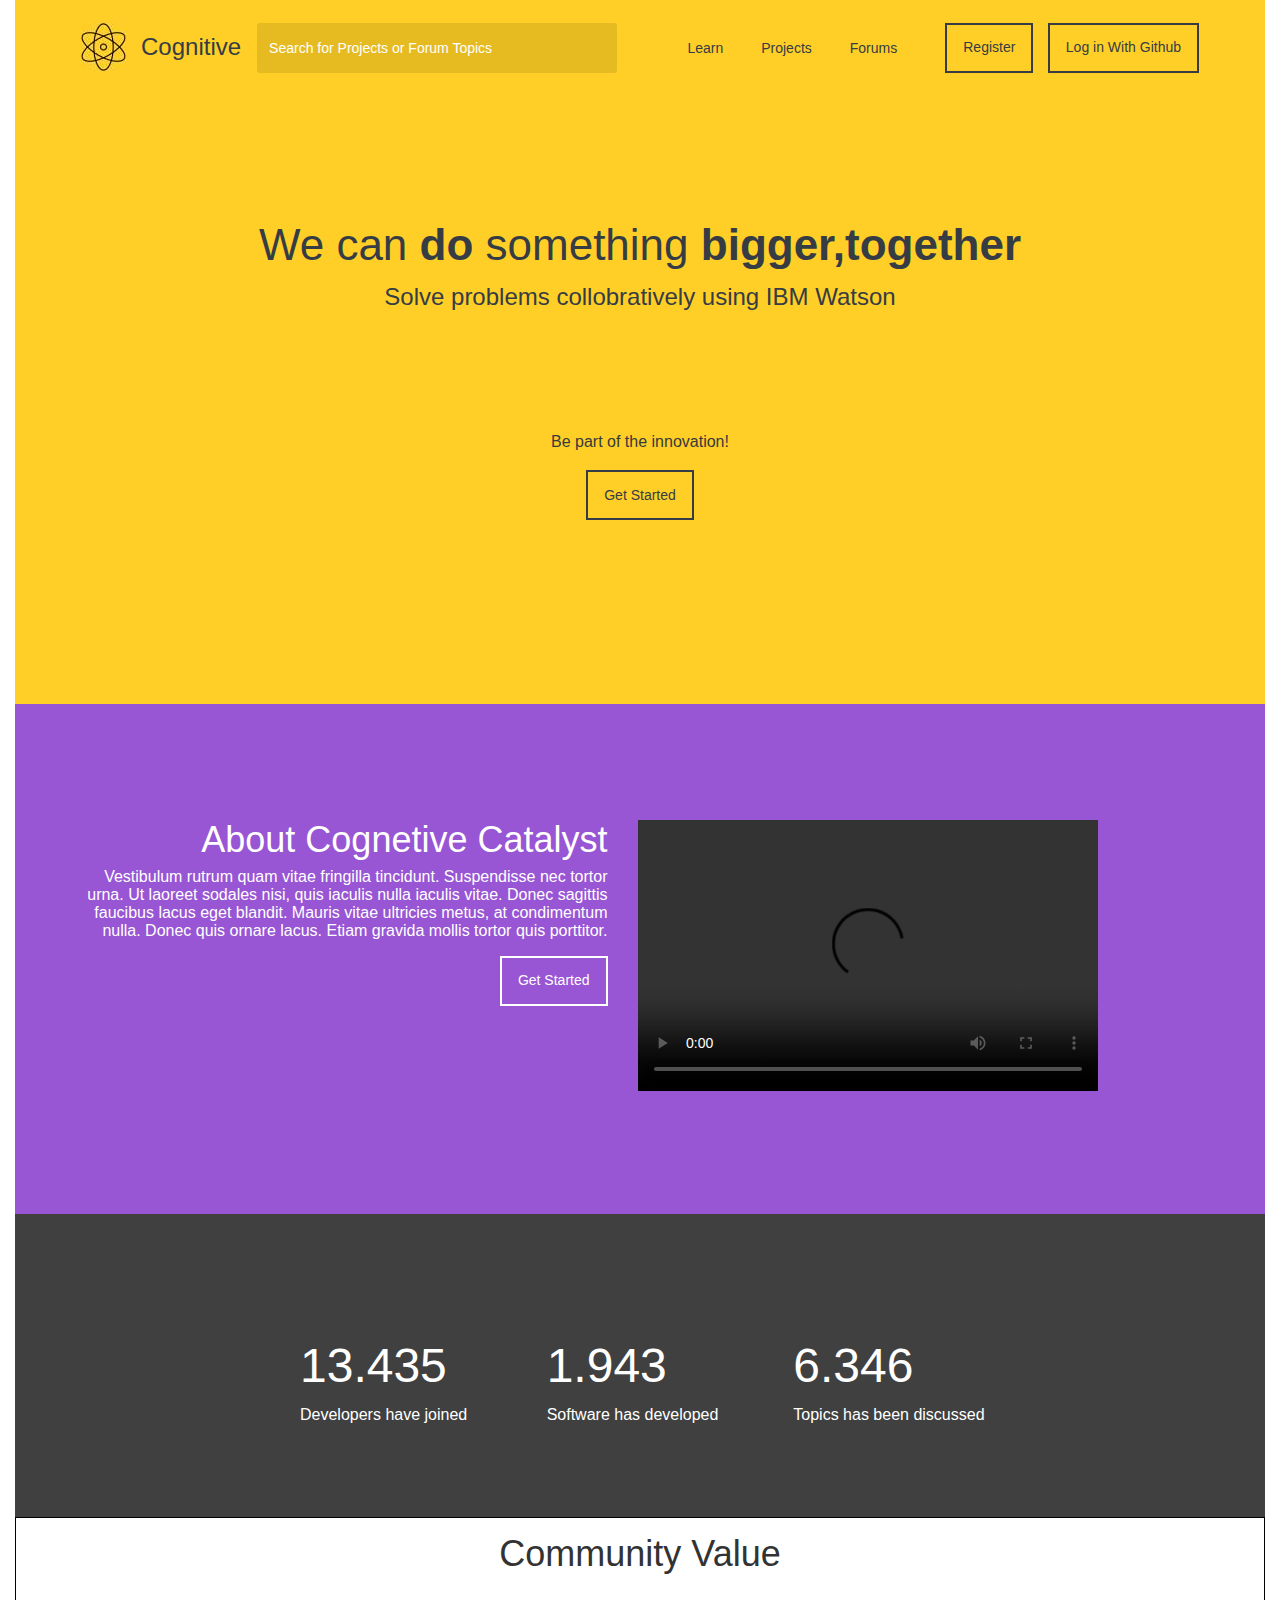
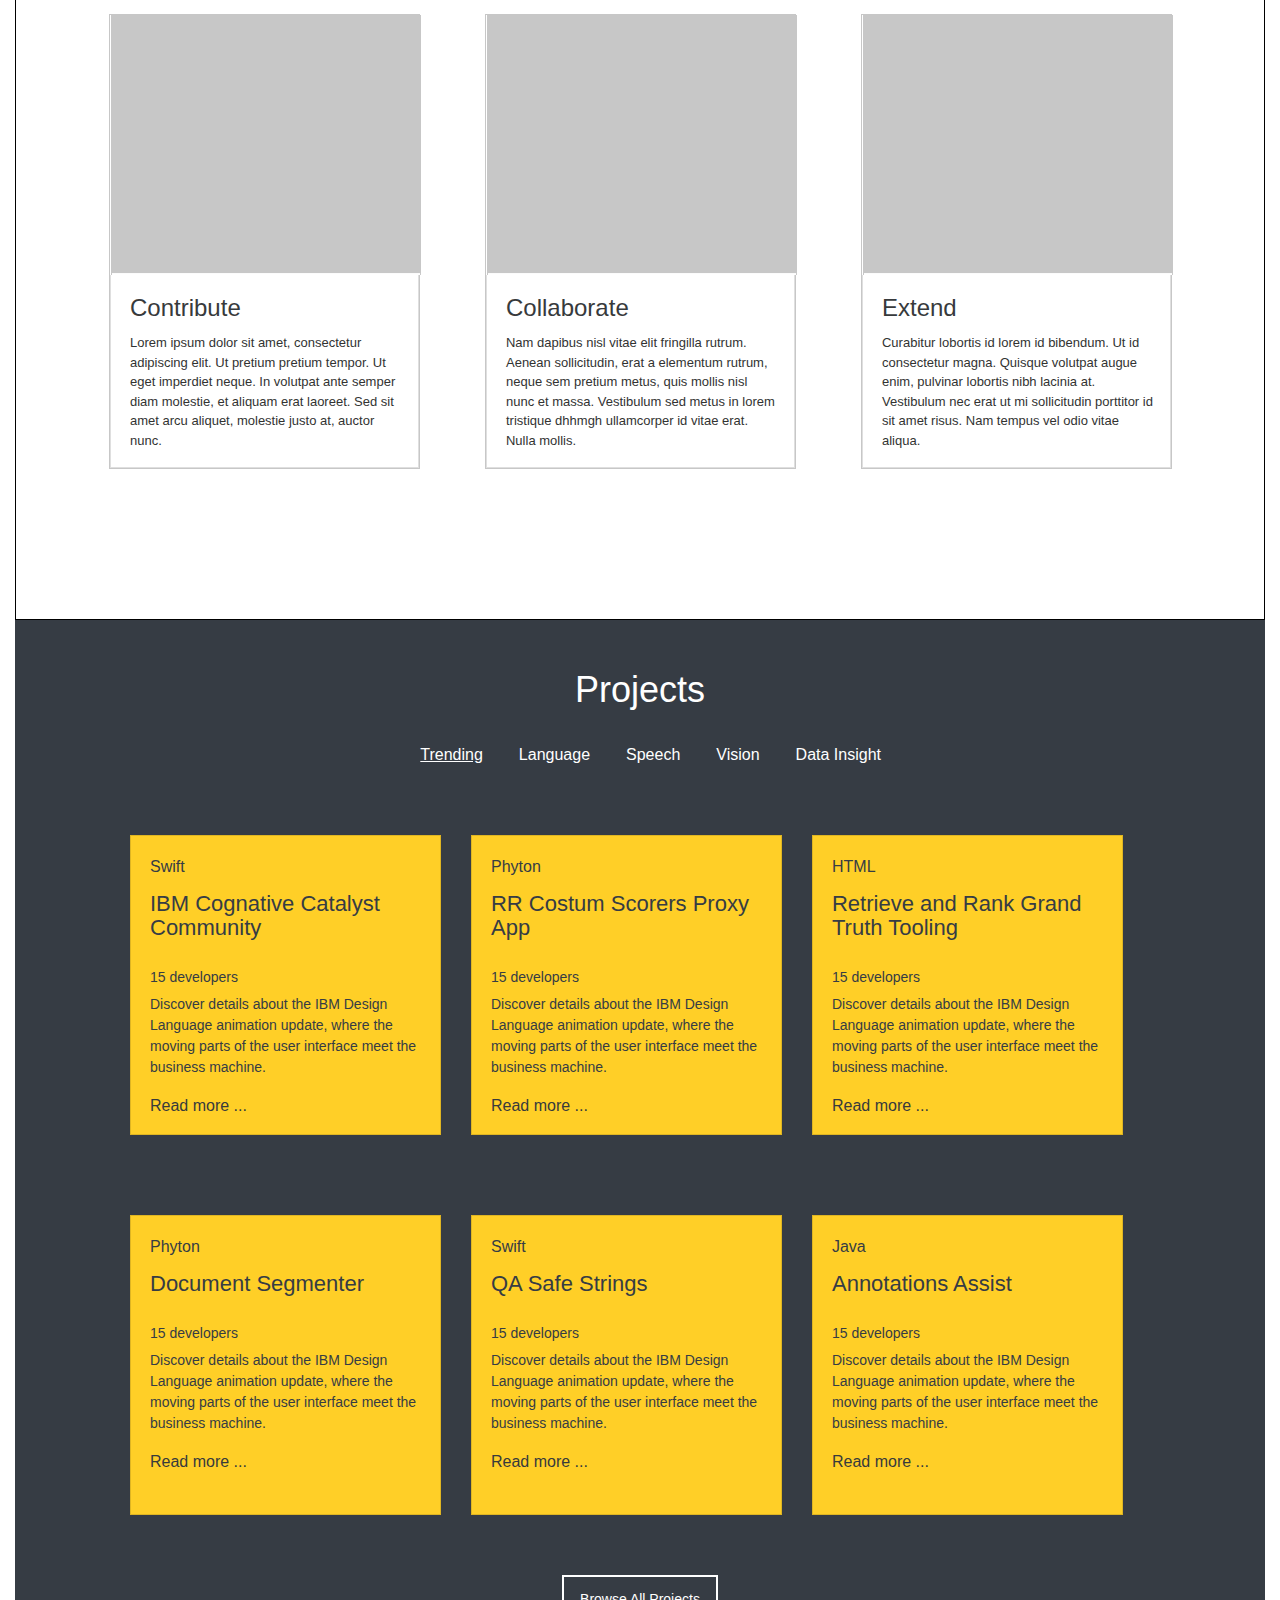
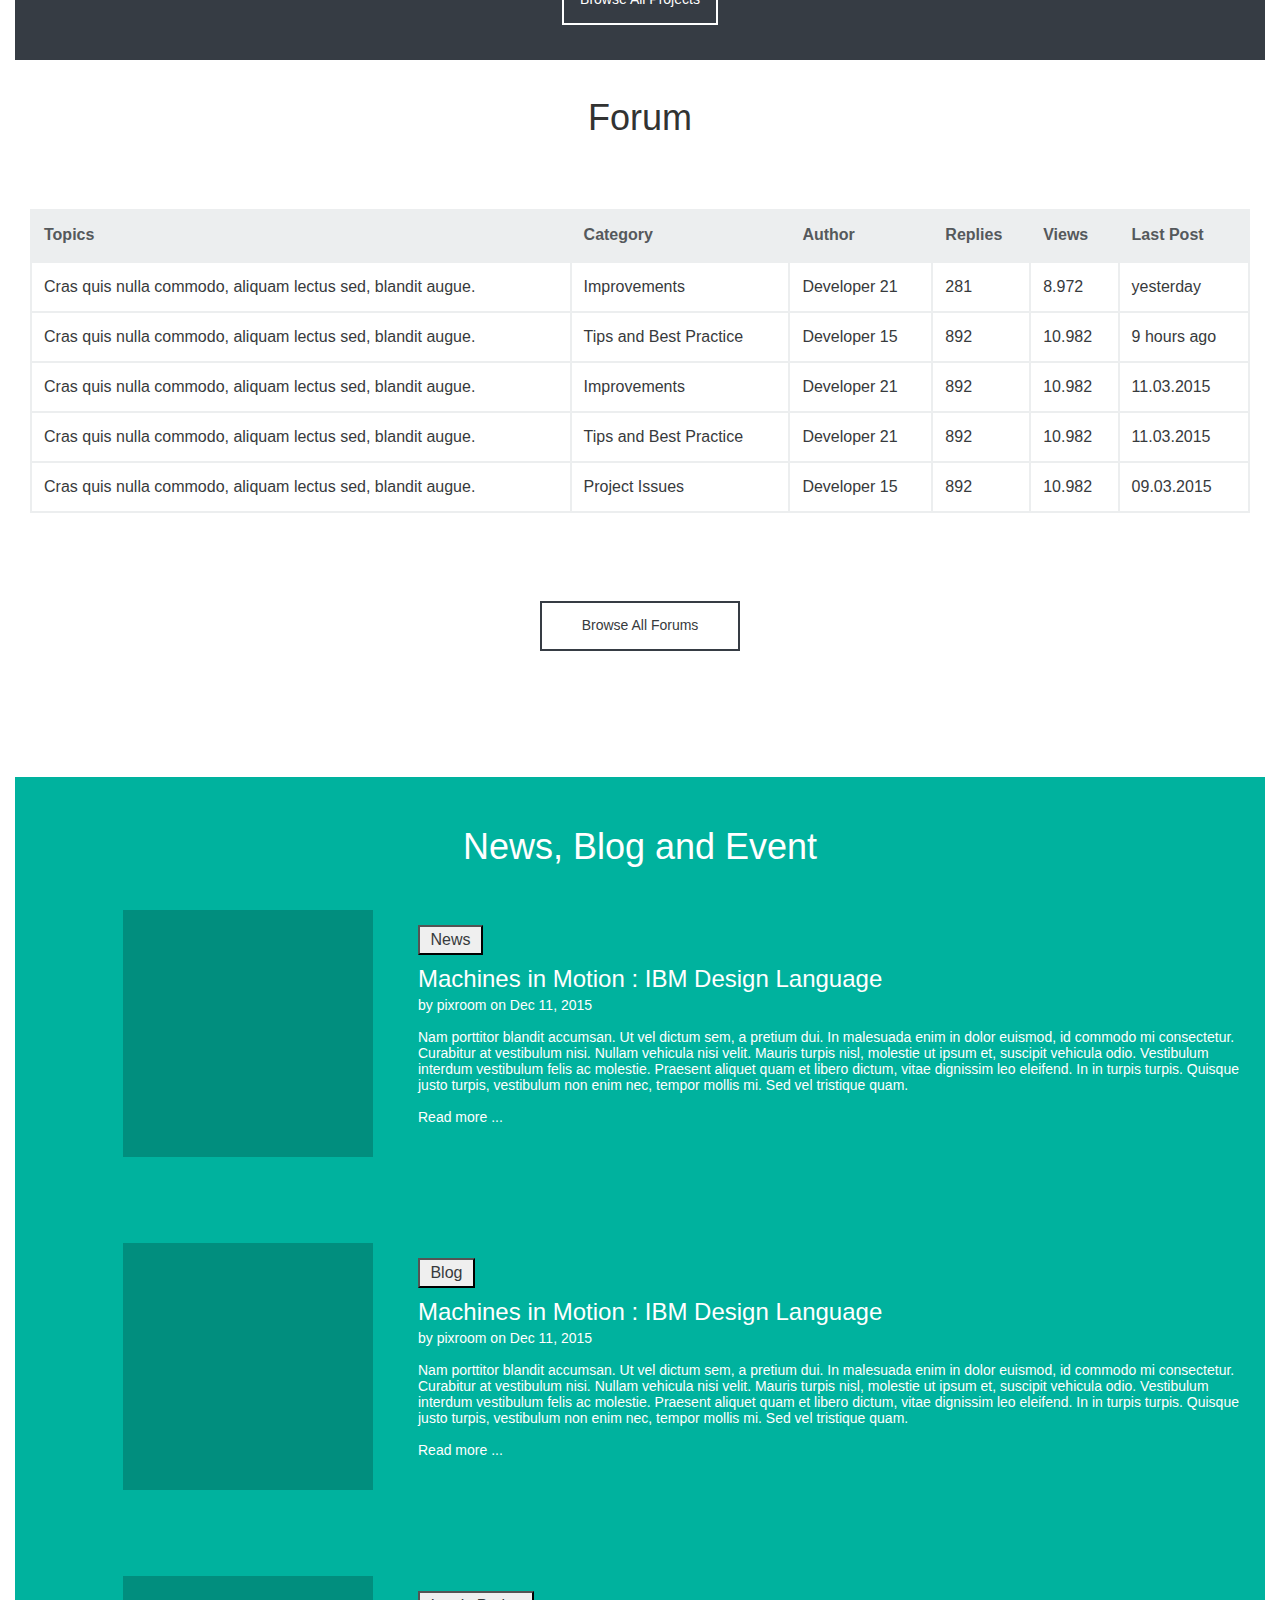
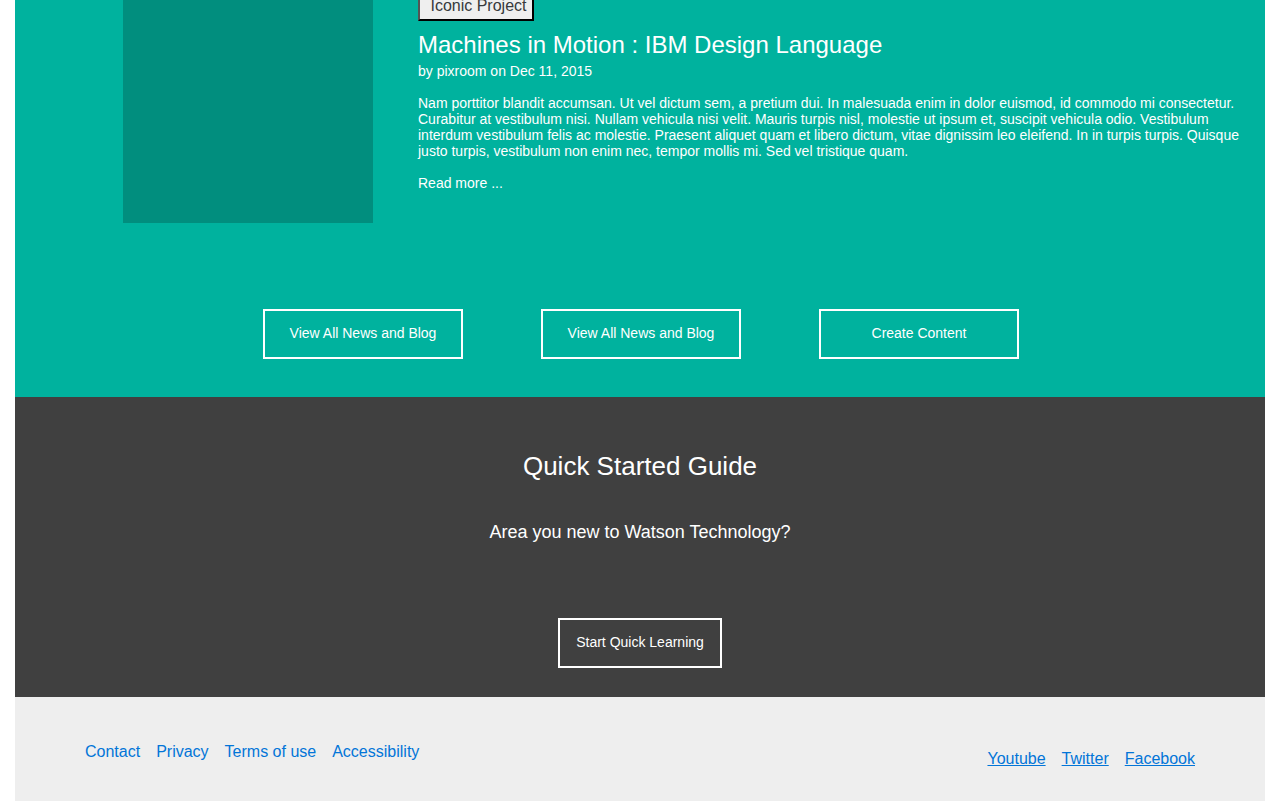
==== commit 98d33097: "commit changes" ====
--- a/cognitive.html
+++ b/cognitive.html
@@ -28,7 +28,7 @@
 				    	<button class="btn btn-primary">Register</button>
 				    	<button class="btn btn-primary">Log in With Github</button>
 				    </li>
-			  </ul>
+			  	</ul>
 			</nav>
 			<h1 class="text-md-center">We can <b>do </b> something<b> bigger,together</b></h1>
 			<p class="h1-sub text-md-center">
@@ -55,9 +55,8 @@
 
  <!--  page3 -->
 		 <section class="base">
-		 <div class="container">
-		 	<div class="row ">
-				
+		 	<div class="container">
+		 		<div class="row ">
 				 	<div class="col-md-4 ">
 				 		<p class="number">13.435</p>
 				 		<p class="sub_text">Developers have joined</p>
@@ -72,26 +71,22 @@
 				 	</div>
 				</div>
  			</div>
-		 
 		</section>
-
-		 
 <!-- page4-->
-	
- <section class="community">
-	<p class="text-md-right"><h3> Community Value</h3></p>
-	<div class="container ">
-	<div class="row">
-	<div class="col-md-4">
-		<div class="card ">
-		  	<img class="card-img-top " src="/img/cognitive/img1.png" width="311" height="260" alt="Card image cap">
-		  	<div class="card-block ">
-			    <h4 class="card-title">Contribute</h4>
-			    <p class="card-text ">Lorem ipsum dolor sit amet, consectetur adipiscing elit. Ut pretium pretium tempor. Ut eget imperdiet neque. In volutpat ante semper diam molestie, et aliquam erat laoreet. Sed sit amet arcu aliquet, molestie justo at, auctor nunc.</p>
- 		 	</div>
- 		</div>
-	</div>
-	<div class="col-md-4">
+ 	<section class="community">
+		<p class="text-md-right"><h3> Community Value</h3></p>
+		<div class="container ">
+			<div class="row">
+				<div class="col-md-4">
+					<div class="card ">
+				  		<img class="card-img-top " src="/img/cognitive/img1.png" width="311" height="260" alt="Card image cap">
+				  		<div class="card-block ">
+						    <h4 class="card-title">Contribute</h4>
+						    <p class="card-text ">Lorem ipsum dolor sit amet, consectetur adipiscing elit. Ut pretium pretium tempor. Ut eget imperdiet neque. In volutpat ante semper diam molestie, et aliquam erat laoreet. Sed sit amet arcu aliquet, molestie justo at, auctor nunc.</p>
+		 		 		</div>
+ 					</div>
+				</div>
+				<div class="col-md-4">
 		<div class="card ">
 		  	<img class="card-img-top " src="/img/cognitive/img1.png" width="311" height="260" alt="Card image cap">
 		  	<div class="card-block">
--- a/css/cognitive.css
+++ b/css/cognitive.css
@@ -4887,9 +4887,8 @@
   max-width: 1280px; }
 
 .hero-sec {
-  height: 703px;
   background-color: #ffcf27;
-  padding-top: 15px; }
+  padding: 15px 0 168px 0px; }
   .hero-sec .navbar-brand {
     margin-left: 50px;
     padding-left: 60px;
@@ -4929,9 +4928,8 @@
     margin-bottom: 115px; }
 
 .about {
-  height: 503px;
   background-color: #9855d4;
-  padding: 116px 70px; }
+  padding: 116px 105px 116px 70px; }
 
 .btn {
   font-size: 14px;
